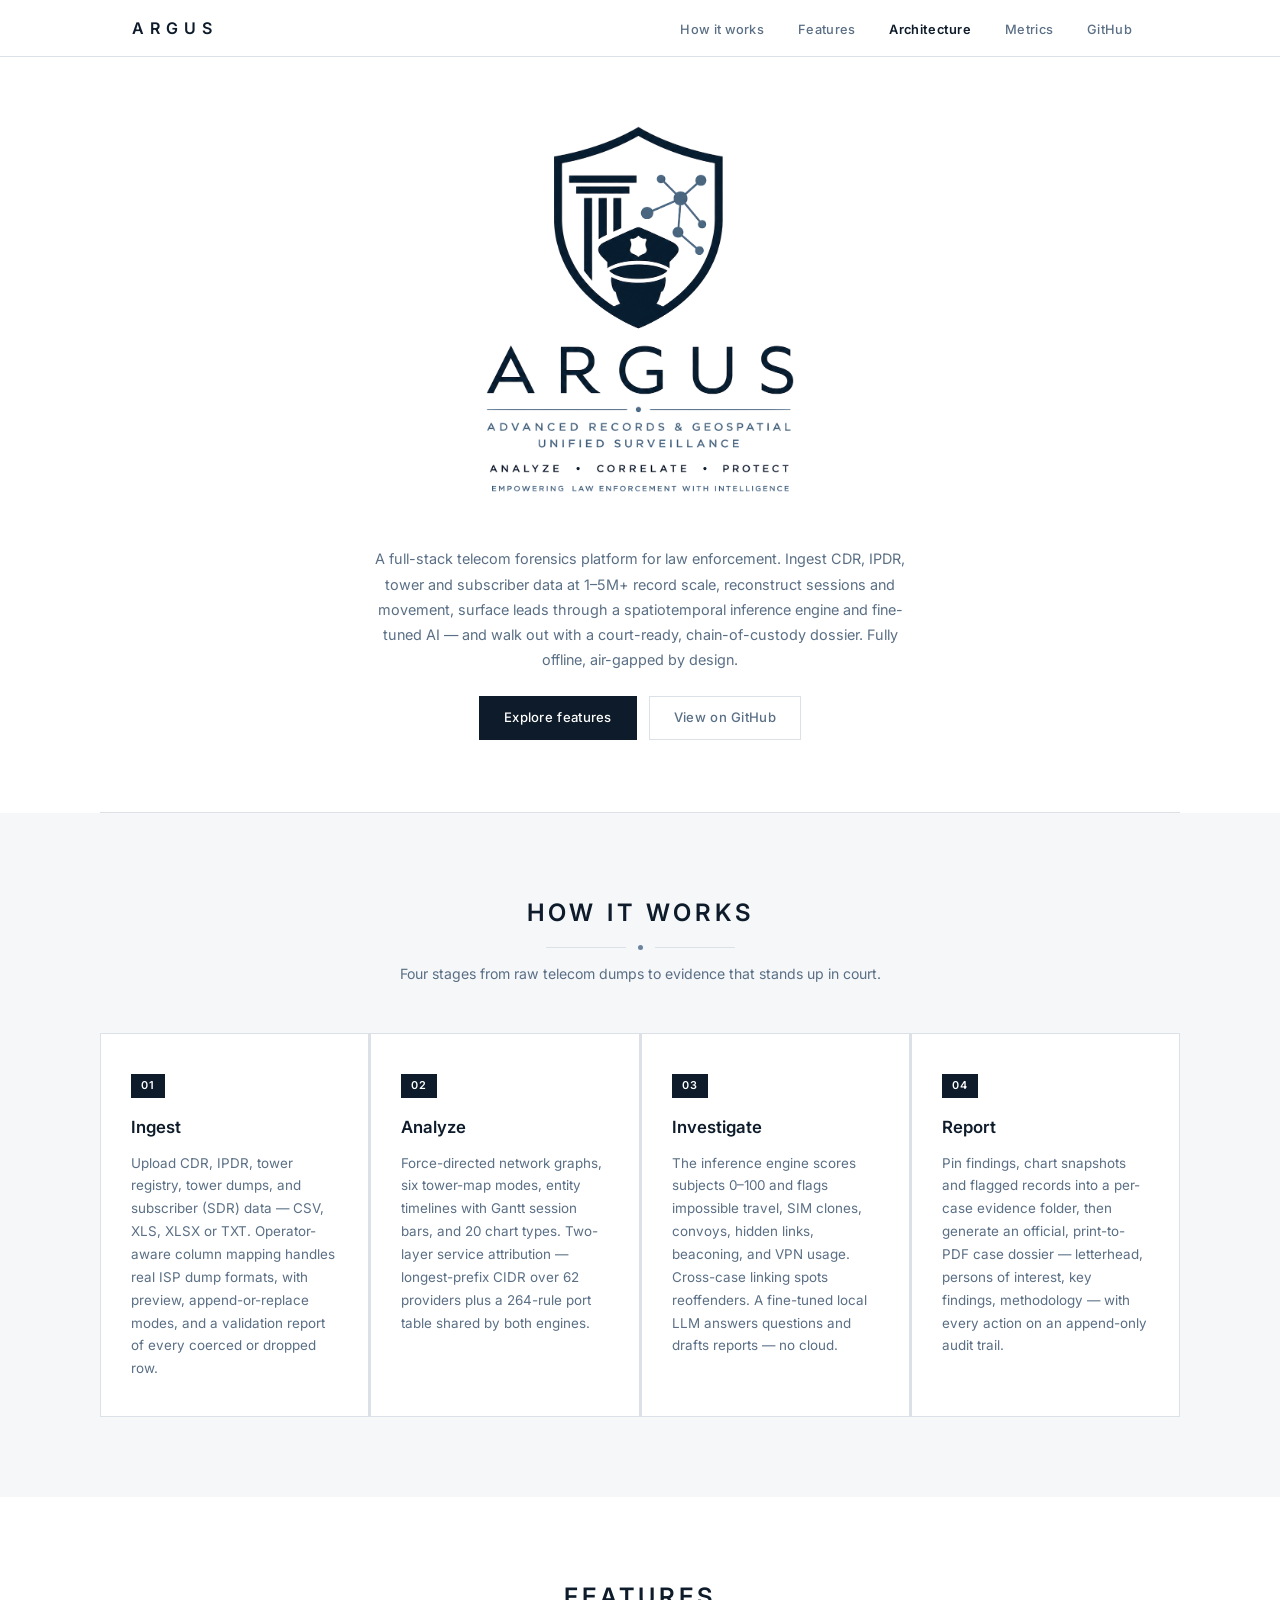
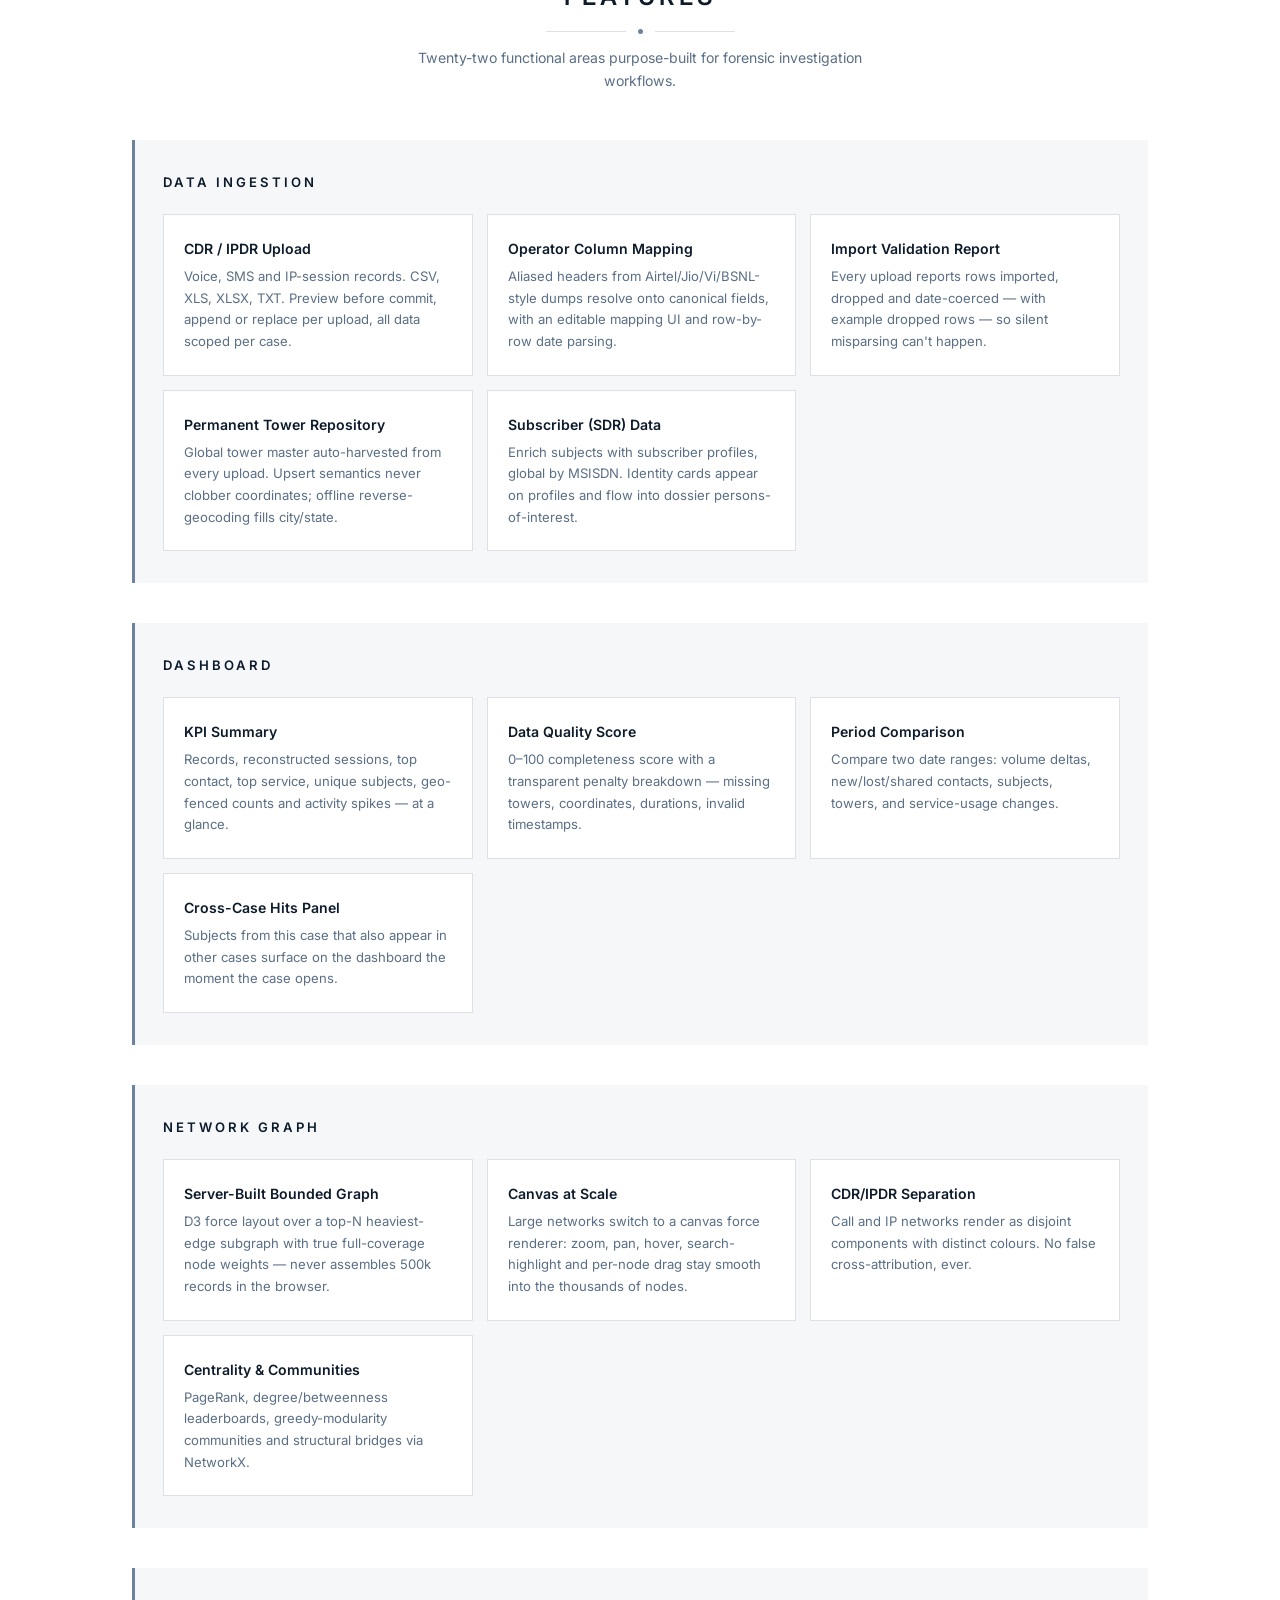
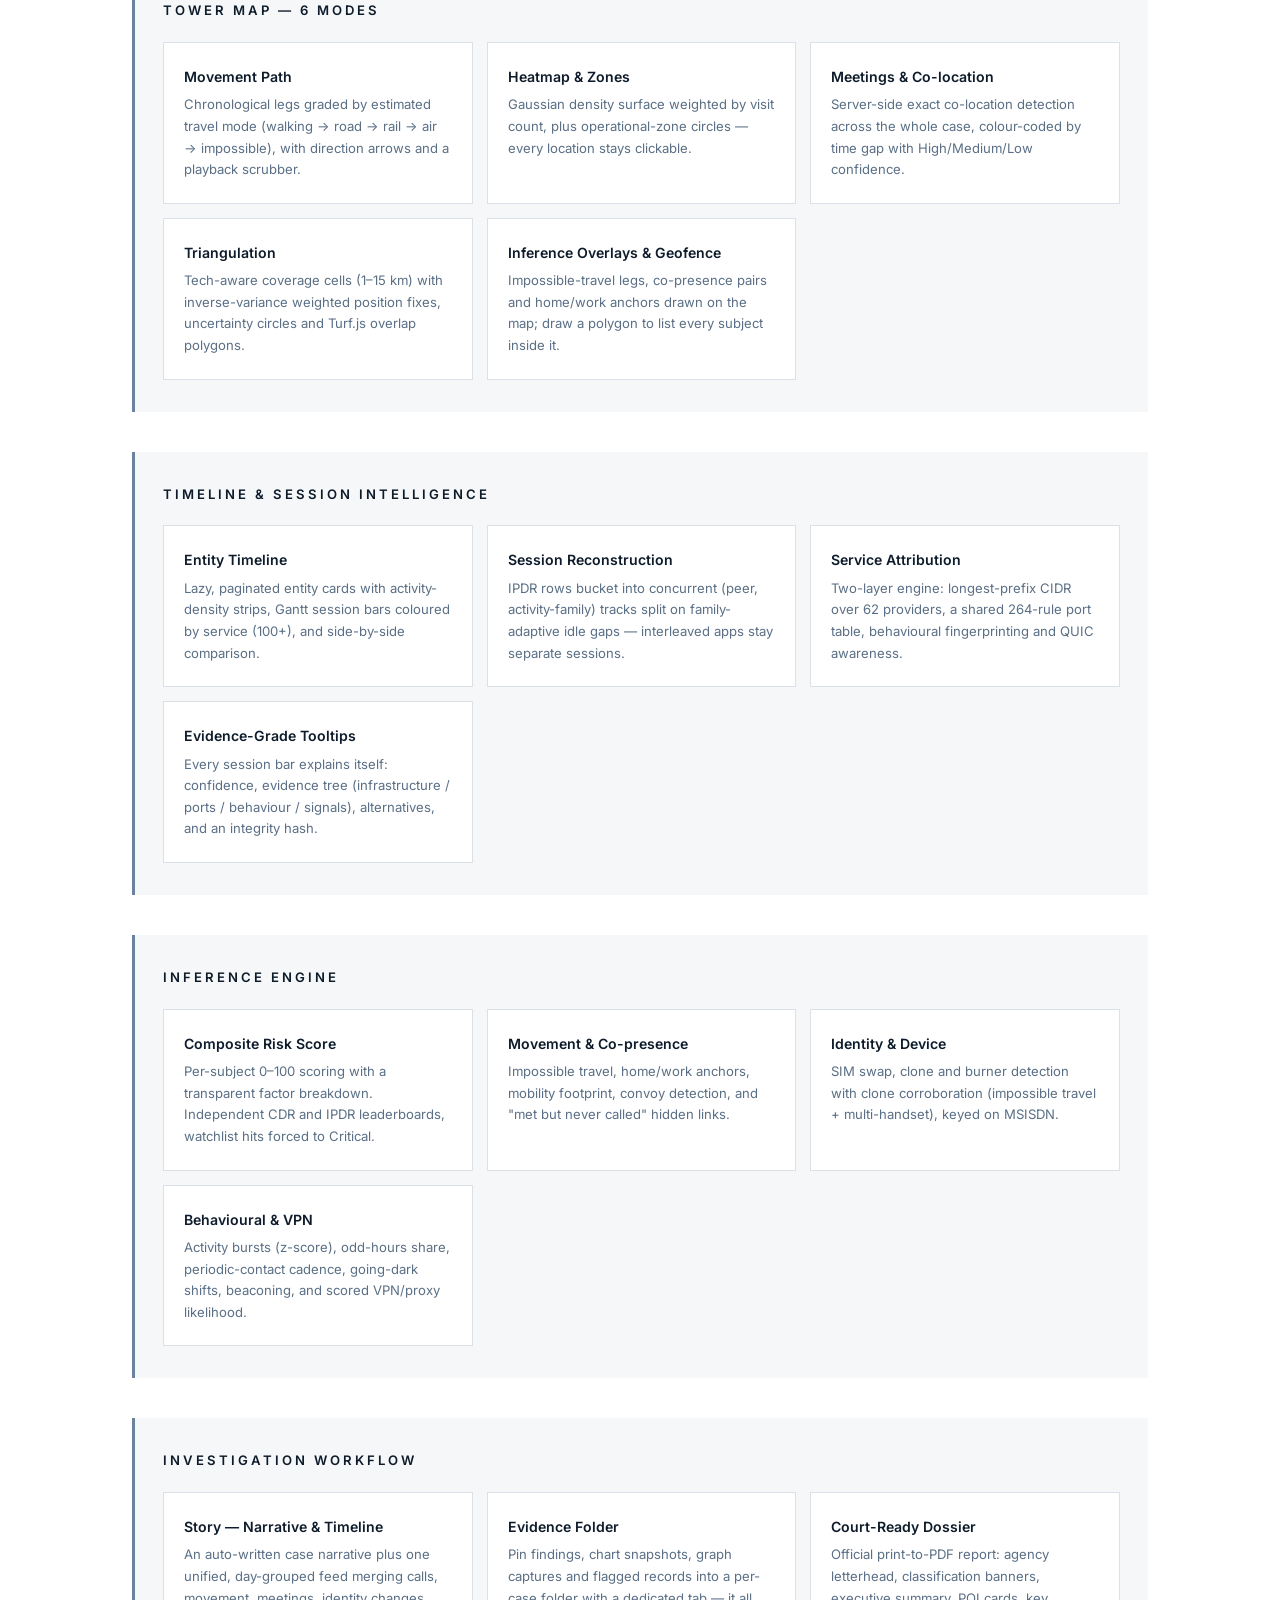
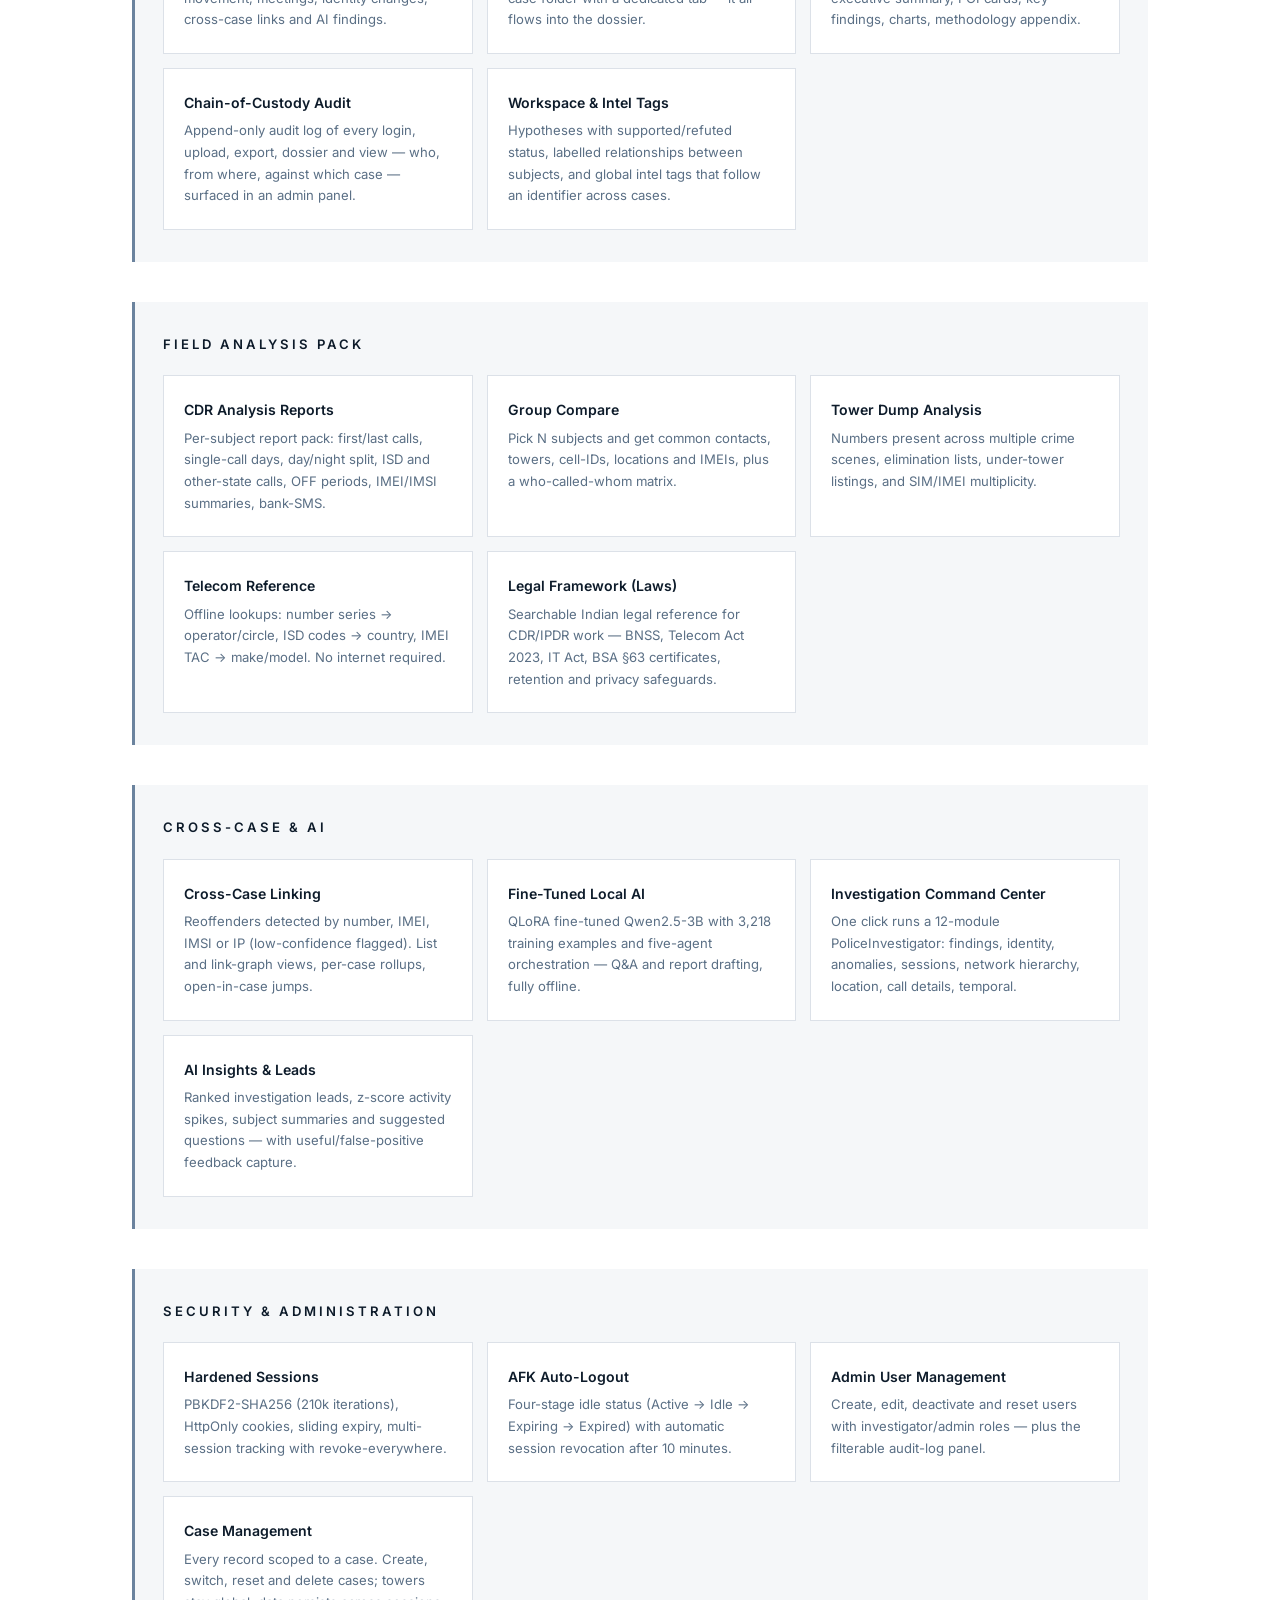
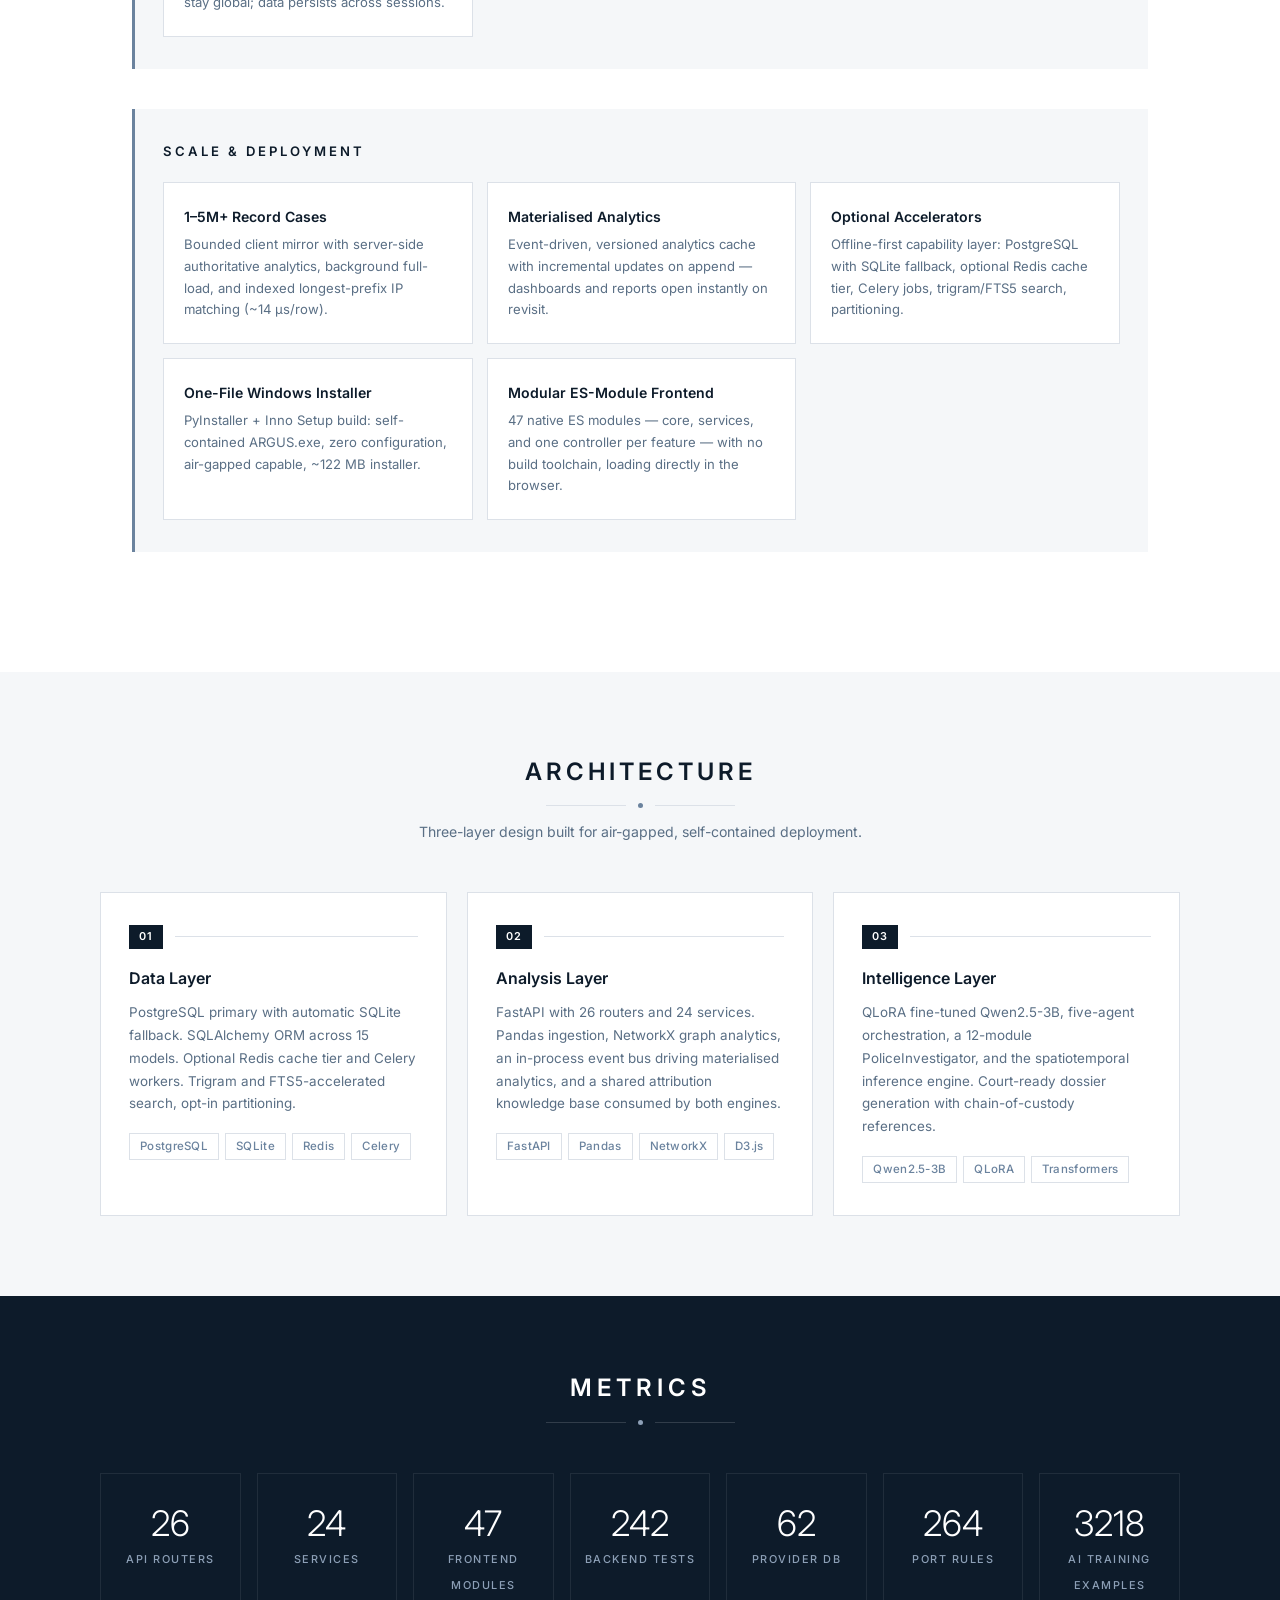
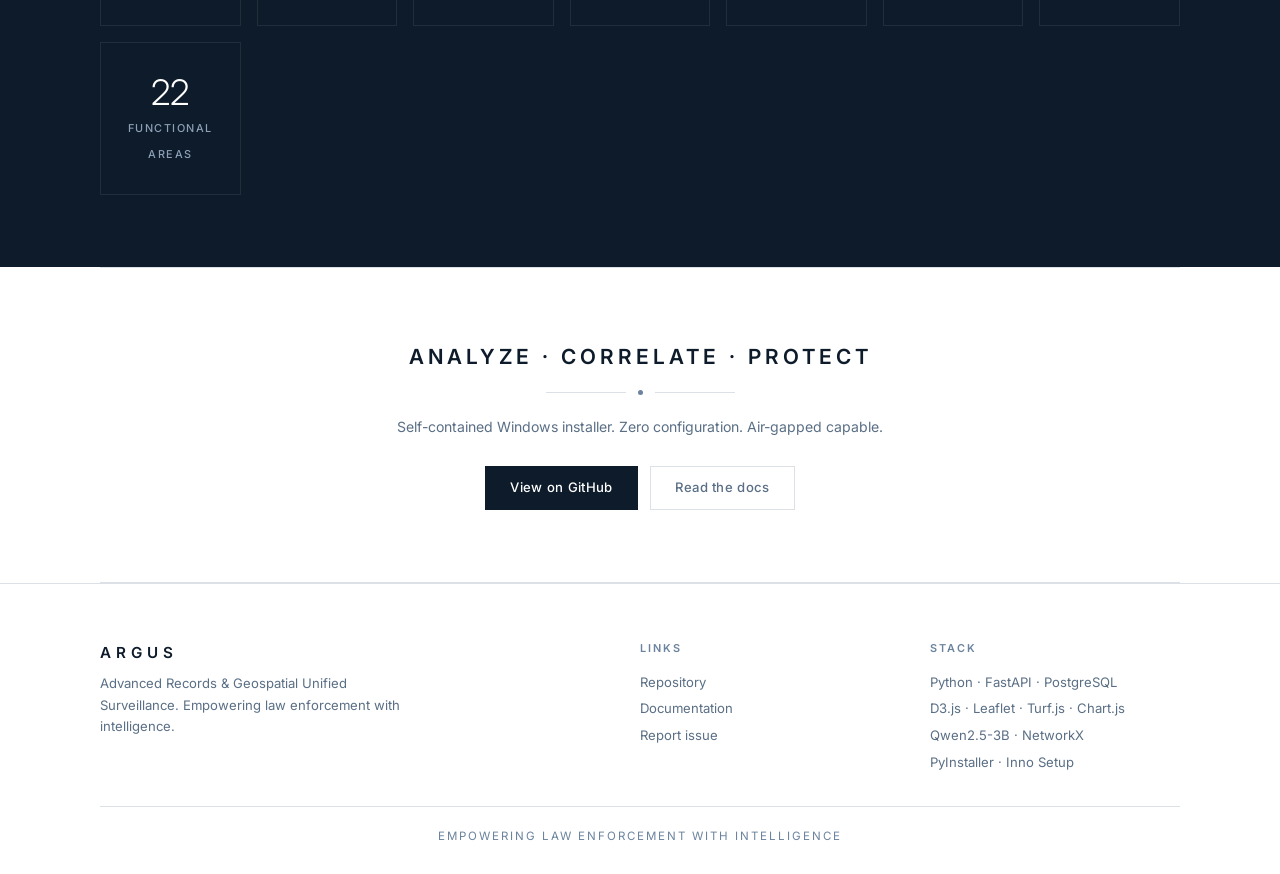
==== index.html @ e45e42bb "feat(site): upgrade the landing page to the full feature inventory Rebuilt the root landing site fro" ====
<!DOCTYPE html>
<html lang="en">
<head>
  <meta charset="UTF-8">
  <meta name="viewport" content="width=device-width, initial-scale=1.0">
  <title>ARGUS — Advanced Records &amp; Geospatial Unified Surveillance</title>
  <meta name="description" content="ARGUS is a full-stack, air-gapped telecom forensics platform for law enforcement: CDR/IPDR ingestion, session reconstruction, movement mapping, spatiotemporal inference, and court-ready reporting.">
  <link rel="preconnect" href="https://fonts.googleapis.com">
  <link href="https://fonts.googleapis.com/css2?family=Inter:wght@300;400;500;600;700&display=swap" rel="stylesheet">
  <link rel="stylesheet" href="styles.css">
  <link rel="icon" type="image/png" href="backend/static/logo-mark.png">
</head>
<body>

  <nav id="navbar">
    <div class="nav-inner">
      <a href="#" class="logo">ARGUS</a>
      <ul class="nav-links">
        <li><a href="#how">How it works</a></li>
        <li><a href="#features">Features</a></li>
        <li><a href="#architecture">Architecture</a></li>
        <li><a href="#stats">Metrics</a></li>
        <li><a href="https://github.com/Sid1125/TIFM-CDR-IPDR-Visualizer" target="_blank">GitHub</a></li>
      </ul>
      <button id="menu-toggle" aria-label="Menu">Menu</button>
    </div>
  </nav>

  <section id="hero">
    <div class="hero-inner">
      <div class="hero-logo">
        <img src="backend/static/logo-readme.png" alt="ARGUS" class="hero-img">
      </div>
      <div class="hero-desc">
        <p>A full-stack telecom forensics platform for law enforcement. Ingest CDR, IPDR, tower and subscriber data at 1–5M+ record scale, reconstruct sessions and movement, surface leads through a spatiotemporal inference engine and fine-tuned AI — and walk out with a court-ready, chain-of-custody dossier. Fully offline, air-gapped by design.</p>
      </div>
      <div class="hero-btns">
        <a href="#features" class="btn btn-primary">Explore features</a>
        <a href="https://github.com/Sid1125/TIFM-CDR-IPDR-Visualizer" target="_blank" class="btn btn-outline">View on GitHub</a>
      </div>
    </div>
  </section>

  <section id="how">
    <div class="section-header">
      <h2>How it works</h2>
      <div class="sep"><span></span><i></i><span></span></div>
      <p class="section-sub">Four stages from raw telecom dumps to evidence that stands up in court.</p>
    </div>
    <div class="steps">
      <div class="step">
        <div class="step-num">01</div>
        <h3>Ingest</h3>
        <p>Upload CDR, IPDR, tower registry, tower dumps, and subscriber (SDR) data — CSV, XLS, XLSX or TXT. Operator-aware column mapping handles real ISP dump formats, with preview, append-or-replace modes, and a validation report of every coerced or dropped row.</p>
      </div>
      <div class="step-line"></div>
      <div class="step">
        <div class="step-num">02</div>
        <h3>Analyze</h3>
        <p>Force-directed network graphs, six tower-map modes, entity timelines with Gantt session bars, and 20 chart types. Two-layer service attribution — longest-prefix CIDR over 62 providers plus a 264-rule port table shared by both engines.</p>
      </div>
      <div class="step-line"></div>
      <div class="step">
        <div class="step-num">03</div>
        <h3>Investigate</h3>
        <p>The inference engine scores subjects 0–100 and flags impossible travel, SIM clones, convoys, hidden links, beaconing, and VPN usage. Cross-case linking spots reoffenders. A fine-tuned local LLM answers questions and drafts reports — no cloud.</p>
      </div>
      <div class="step-line"></div>
      <div class="step">
        <div class="step-num">04</div>
        <h3>Report</h3>
        <p>Pin findings, chart snapshots and flagged records into a per-case evidence folder, then generate an official, print-to-PDF case dossier — letterhead, persons of interest, key findings, methodology — with every action on an append-only audit trail.</p>
      </div>
    </div>
  </section>

  <section id="features">
    <div class="section-header">
      <h2>Features</h2>
      <div class="sep"><span></span><i></i><span></span></div>
      <p class="section-sub">Twenty-two functional areas purpose-built for forensic investigation workflows.</p>
    </div>

    <div class="feature-group">
      <div class="fg-title">
        <span class="fg-line"></span>
        <h3>Data Ingestion</h3>
      </div>
      <div class="fg-grid">
        <div class="feat-card" data-delay="0">
          <div class="fc-accent"></div>
          <h4>CDR / IPDR Upload</h4>
          <p>Voice, SMS and IP-session records. CSV, XLS, XLSX, TXT. Preview before commit, append or replace per upload, all data scoped per case.</p>
        </div>
        <div class="feat-card" data-delay="1">
          <div class="fc-accent"></div>
          <h4>Operator Column Mapping</h4>
          <p>Aliased headers from Airtel/Jio/Vi/BSNL-style dumps resolve onto canonical fields, with an editable mapping UI and row-by-row date parsing.</p>
        </div>
        <div class="feat-card" data-delay="2">
          <div class="fc-accent"></div>
          <h4>Import Validation Report</h4>
          <p>Every upload reports rows imported, dropped and date-coerced — with example dropped rows — so silent misparsing can't happen.</p>
        </div>
        <div class="feat-card" data-delay="3">
          <div class="fc-accent"></div>
          <h4>Permanent Tower Repository</h4>
          <p>Global tower master auto-harvested from every upload. Upsert semantics never clobber coordinates; offline reverse-geocoding fills city/state.</p>
        </div>
        <div class="feat-card" data-delay="4">
          <div class="fc-accent"></div>
          <h4>Subscriber (SDR) Data</h4>
          <p>Enrich subjects with subscriber profiles, global by MSISDN. Identity cards appear on profiles and flow into dossier persons-of-interest.</p>
        </div>
      </div>
    </div>

    <div class="feature-group">
      <div class="fg-title">
        <span class="fg-line"></span>
        <h3>Dashboard</h3>
      </div>
      <div class="fg-grid">
        <div class="feat-card" data-delay="0">
          <div class="fc-accent"></div>
          <h4>KPI Summary</h4>
          <p>Records, reconstructed sessions, top contact, top service, unique subjects, geo-fenced counts and activity spikes — at a glance.</p>
        </div>
        <div class="feat-card" data-delay="1">
          <div class="fc-accent"></div>
          <h4>Data Quality Score</h4>
          <p>0–100 completeness score with a transparent penalty breakdown — missing towers, coordinates, durations, invalid timestamps.</p>
        </div>
        <div class="feat-card" data-delay="2">
          <div class="fc-accent"></div>
          <h4>Period Comparison</h4>
          <p>Compare two date ranges: volume deltas, new/lost/shared contacts, subjects, towers, and service-usage changes.</p>
        </div>
        <div class="feat-card" data-delay="3">
          <div class="fc-accent"></div>
          <h4>Cross-Case Hits Panel</h4>
          <p>Subjects from this case that also appear in other cases surface on the dashboard the moment the case opens.</p>
        </div>
      </div>
    </div>

    <div class="feature-group">
      <div class="fg-title">
        <span class="fg-line"></span>
        <h3>Network Graph</h3>
      </div>
      <div class="fg-grid">
        <div class="feat-card" data-delay="0">
          <div class="fc-accent"></div>
          <h4>Server-Built Bounded Graph</h4>
          <p>D3 force layout over a top-N heaviest-edge subgraph with true full-coverage node weights — never assembles 500k records in the browser.</p>
        </div>
        <div class="feat-card" data-delay="1">
          <div class="fc-accent"></div>
          <h4>Canvas at Scale</h4>
          <p>Large networks switch to a canvas force renderer: zoom, pan, hover, search-highlight and per-node drag stay smooth into the thousands of nodes.</p>
        </div>
        <div class="feat-card" data-delay="2">
          <div class="fc-accent"></div>
          <h4>CDR/IPDR Separation</h4>
          <p>Call and IP networks render as disjoint components with distinct colours. No false cross-attribution, ever.</p>
        </div>
        <div class="feat-card" data-delay="3">
          <div class="fc-accent"></div>
          <h4>Centrality &amp; Communities</h4>
          <p>PageRank, degree/betweenness leaderboards, greedy-modularity communities and structural bridges via NetworkX.</p>
        </div>
      </div>
    </div>

    <div class="feature-group">
      <div class="fg-title">
        <span class="fg-line"></span>
        <h3>Tower Map — 6 Modes</h3>
      </div>
      <div class="fg-grid">
        <div class="feat-card" data-delay="0">
          <div class="fc-accent"></div>
          <h4>Movement Path</h4>
          <p>Chronological legs graded by estimated travel mode (walking → road → rail → air → impossible), with direction arrows and a playback scrubber.</p>
        </div>
        <div class="feat-card" data-delay="1">
          <div class="fc-accent"></div>
          <h4>Heatmap &amp; Zones</h4>
          <p>Gaussian density surface weighted by visit count, plus operational-zone circles — every location stays clickable.</p>
        </div>
        <div class="feat-card" data-delay="2">
          <div class="fc-accent"></div>
          <h4>Meetings &amp; Co-location</h4>
          <p>Server-side exact co-location detection across the whole case, colour-coded by time gap with High/Medium/Low confidence.</p>
        </div>
        <div class="feat-card" data-delay="3">
          <div class="fc-accent"></div>
          <h4>Triangulation</h4>
          <p>Tech-aware coverage cells (1–15 km) with inverse-variance weighted position fixes, uncertainty circles and Turf.js overlap polygons.</p>
        </div>
        <div class="feat-card" data-delay="4">
          <div class="fc-accent"></div>
          <h4>Inference Overlays &amp; Geofence</h4>
          <p>Impossible-travel legs, co-presence pairs and home/work anchors drawn on the map; draw a polygon to list every subject inside it.</p>
        </div>
      </div>
    </div>

    <div class="feature-group">
      <div class="fg-title">
        <span class="fg-line"></span>
        <h3>Timeline &amp; Session Intelligence</h3>
      </div>
      <div class="fg-grid">
        <div class="feat-card" data-delay="0">
          <div class="fc-accent"></div>
          <h4>Entity Timeline</h4>
          <p>Lazy, paginated entity cards with activity-density strips, Gantt session bars coloured by service (100+), and side-by-side comparison.</p>
        </div>
        <div class="feat-card" data-delay="1">
          <div class="fc-accent"></div>
          <h4>Session Reconstruction</h4>
          <p>IPDR rows bucket into concurrent (peer, activity-family) tracks split on family-adaptive idle gaps — interleaved apps stay separate sessions.</p>
        </div>
        <div class="feat-card" data-delay="2">
          <div class="fc-accent"></div>
          <h4>Service Attribution</h4>
          <p>Two-layer engine: longest-prefix CIDR over 62 providers, a shared 264-rule port table, behavioural fingerprinting and QUIC awareness.</p>
        </div>
        <div class="feat-card" data-delay="3">
          <div class="fc-accent"></div>
          <h4>Evidence-Grade Tooltips</h4>
          <p>Every session bar explains itself: confidence, evidence tree (infrastructure / ports / behaviour / signals), alternatives, and an integrity hash.</p>
        </div>
      </div>
    </div>

    <div class="feature-group">
      <div class="fg-title">
        <span class="fg-line"></span>
        <h3>Inference Engine</h3>
      </div>
      <div class="fg-grid">
        <div class="feat-card" data-delay="0">
          <div class="fc-accent"></div>
          <h4>Composite Risk Score</h4>
          <p>Per-subject 0–100 scoring with a transparent factor breakdown. Independent CDR and IPDR leaderboards, watchlist hits forced to Critical.</p>
        </div>
        <div class="feat-card" data-delay="1">
          <div class="fc-accent"></div>
          <h4>Movement &amp; Co-presence</h4>
          <p>Impossible travel, home/work anchors, mobility footprint, convoy detection, and "met but never called" hidden links.</p>
        </div>
        <div class="feat-card" data-delay="2">
          <div class="fc-accent"></div>
          <h4>Identity &amp; Device</h4>
          <p>SIM swap, clone and burner detection with clone corroboration (impossible travel + multi-handset), keyed on MSISDN.</p>
        </div>
        <div class="feat-card" data-delay="3">
          <div class="fc-accent"></div>
          <h4>Behavioural &amp; VPN</h4>
          <p>Activity bursts (z-score), odd-hours share, periodic-contact cadence, going-dark shifts, beaconing, and scored VPN/proxy likelihood.</p>
        </div>
      </div>
    </div>

    <div class="feature-group">
      <div class="fg-title">
        <span class="fg-line"></span>
        <h3>Investigation Workflow</h3>
      </div>
      <div class="fg-grid">
        <div class="feat-card" data-delay="0">
          <div class="fc-accent"></div>
          <h4>Story — Narrative &amp; Timeline</h4>
          <p>An auto-written case narrative plus one unified, day-grouped feed merging calls, movement, meetings, identity changes, cross-case links and AI findings.</p>
        </div>
        <div class="feat-card" data-delay="1">
          <div class="fc-accent"></div>
          <h4>Evidence Folder</h4>
          <p>Pin findings, chart snapshots, graph captures and flagged records into a per-case folder with a dedicated tab — it all flows into the dossier.</p>
        </div>
        <div class="feat-card" data-delay="2">
          <div class="fc-accent"></div>
          <h4>Court-Ready Dossier</h4>
          <p>Official print-to-PDF report: agency letterhead, classification banners, executive summary, POI cards, key findings, charts, methodology appendix.</p>
        </div>
        <div class="feat-card" data-delay="3">
          <div class="fc-accent"></div>
          <h4>Chain-of-Custody Audit</h4>
          <p>Append-only audit log of every login, upload, export, dossier and view — who, from where, against which case — surfaced in an admin panel.</p>
        </div>
        <div class="feat-card" data-delay="4">
          <div class="fc-accent"></div>
          <h4>Workspace &amp; Intel Tags</h4>
          <p>Hypotheses with supported/refuted status, labelled relationships between subjects, and global intel tags that follow an identifier across cases.</p>
        </div>
      </div>
    </div>

    <div class="feature-group">
      <div class="fg-title">
        <span class="fg-line"></span>
        <h3>Field Analysis Pack</h3>
      </div>
      <div class="fg-grid">
        <div class="feat-card" data-delay="0">
          <div class="fc-accent"></div>
          <h4>CDR Analysis Reports</h4>
          <p>Per-subject report pack: first/last calls, single-call days, day/night split, ISD and other-state calls, OFF periods, IMEI/IMSI summaries, bank-SMS.</p>
        </div>
        <div class="feat-card" data-delay="1">
          <div class="fc-accent"></div>
          <h4>Group Compare</h4>
          <p>Pick N subjects and get common contacts, towers, cell-IDs, locations and IMEIs, plus a who-called-whom matrix.</p>
        </div>
        <div class="feat-card" data-delay="2">
          <div class="fc-accent"></div>
          <h4>Tower Dump Analysis</h4>
          <p>Numbers present across multiple crime scenes, elimination lists, under-tower listings, and SIM/IMEI multiplicity.</p>
        </div>
        <div class="feat-card" data-delay="3">
          <div class="fc-accent"></div>
          <h4>Telecom Reference</h4>
          <p>Offline lookups: number series → operator/circle, ISD codes → country, IMEI TAC → make/model. No internet required.</p>
        </div>
        <div class="feat-card" data-delay="4">
          <div class="fc-accent"></div>
          <h4>Legal Framework (Laws)</h4>
          <p>Searchable Indian legal reference for CDR/IPDR work — BNSS, Telecom Act 2023, IT Act, BSA §63 certificates, retention and privacy safeguards.</p>
        </div>
      </div>
    </div>

    <div class="feature-group">
      <div class="fg-title">
        <span class="fg-line"></span>
        <h3>Cross-Case &amp; AI</h3>
      </div>
      <div class="fg-grid">
        <div class="feat-card" data-delay="0">
          <div class="fc-accent"></div>
          <h4>Cross-Case Linking</h4>
          <p>Reoffenders detected by number, IMEI, IMSI or IP (low-confidence flagged). List and link-graph views, per-case rollups, open-in-case jumps.</p>
        </div>
        <div class="feat-card" data-delay="1">
          <div class="fc-accent"></div>
          <h4>Fine-Tuned Local AI</h4>
          <p>QLoRA fine-tuned Qwen2.5-3B with 3,218 training examples and five-agent orchestration — Q&amp;A and report drafting, fully offline.</p>
        </div>
        <div class="feat-card" data-delay="2">
          <div class="fc-accent"></div>
          <h4>Investigation Command Center</h4>
          <p>One click runs a 12-module PoliceInvestigator: findings, identity, anomalies, sessions, network hierarchy, location, call details, temporal.</p>
        </div>
        <div class="feat-card" data-delay="3">
          <div class="fc-accent"></div>
          <h4>AI Insights &amp; Leads</h4>
          <p>Ranked investigation leads, z-score activity spikes, subject summaries and suggested questions — with useful/false-positive feedback capture.</p>
        </div>
      </div>
    </div>

    <div class="feature-group">
      <div class="fg-title">
        <span class="fg-line"></span>
        <h3>Security &amp; Administration</h3>
      </div>
      <div class="fg-grid">
        <div class="feat-card" data-delay="0">
          <div class="fc-accent"></div>
          <h4>Hardened Sessions</h4>
          <p>PBKDF2-SHA256 (210k iterations), HttpOnly cookies, sliding expiry, multi-session tracking with revoke-everywhere.</p>
        </div>
        <div class="feat-card" data-delay="1">
          <div class="fc-accent"></div>
          <h4>AFK Auto-Logout</h4>
          <p>Four-stage idle status (Active → Idle → Expiring → Expired) with automatic session revocation after 10 minutes.</p>
        </div>
        <div class="feat-card" data-delay="2">
          <div class="fc-accent"></div>
          <h4>Admin User Management</h4>
          <p>Create, edit, deactivate and reset users with investigator/admin roles — plus the filterable audit-log panel.</p>
        </div>
        <div class="feat-card" data-delay="3">
          <div class="fc-accent"></div>
          <h4>Case Management</h4>
          <p>Every record scoped to a case. Create, switch, reset and delete cases; towers stay global; data persists across sessions.</p>
        </div>
      </div>
    </div>

    <div class="feature-group">
      <div class="fg-title">
        <span class="fg-line"></span>
        <h3>Scale &amp; Deployment</h3>
      </div>
      <div class="fg-grid">
        <div class="feat-card" data-delay="0">
          <div class="fc-accent"></div>
          <h4>1–5M+ Record Cases</h4>
          <p>Bounded client mirror with server-side authoritative analytics, background full-load, and indexed longest-prefix IP matching (~14 µs/row).</p>
        </div>
        <div class="feat-card" data-delay="1">
          <div class="fc-accent"></div>
          <h4>Materialised Analytics</h4>
          <p>Event-driven, versioned analytics cache with incremental updates on append — dashboards and reports open instantly on revisit.</p>
        </div>
        <div class="feat-card" data-delay="2">
          <div class="fc-accent"></div>
          <h4>Optional Accelerators</h4>
          <p>Offline-first capability layer: PostgreSQL with SQLite fallback, optional Redis cache tier, Celery jobs, trigram/FTS5 search, partitioning.</p>
        </div>
        <div class="feat-card" data-delay="3">
          <div class="fc-accent"></div>
          <h4>One-File Windows Installer</h4>
          <p>PyInstaller + Inno Setup build: self-contained ARGUS.exe, zero configuration, air-gapped capable, ~122 MB installer.</p>
        </div>
        <div class="feat-card" data-delay="4">
          <div class="fc-accent"></div>
          <h4>Modular ES-Module Frontend</h4>
          <p>47 native ES modules — core, services, and one controller per feature — with no build toolchain, loading directly in the browser.</p>
        </div>
      </div>
    </div>
  </section>

  <section id="architecture">
    <div class="section-header">
      <h2>Architecture</h2>
      <div class="sep"><span></span><i></i><span></span></div>
      <p class="section-sub">Three-layer design built for air-gapped, self-contained deployment.</p>
    </div>
    <div class="arch-grid">
      <div class="arch-card">
        <div class="arch-top">
          <span class="arch-num">01</span>
          <div class="arch-line"></div>
        </div>
        <h3>Data Layer</h3>
        <p>PostgreSQL primary with automatic SQLite fallback. SQLAlchemy ORM across 15 models. Optional Redis cache tier and Celery workers. Trigram and FTS5-accelerated search, opt-in partitioning.</p>
        <div class="arch-chips">
          <span>PostgreSQL</span><span>SQLite</span><span>Redis</span><span>Celery</span>
        </div>
      </div>
      <div class="arch-card">
        <div class="arch-top">
          <span class="arch-num">02</span>
          <div class="arch-line"></div>
        </div>
        <h3>Analysis Layer</h3>
        <p>FastAPI with 26 routers and 24 services. Pandas ingestion, NetworkX graph analytics, an in-process event bus driving materialised analytics, and a shared attribution knowledge base consumed by both engines.</p>
        <div class="arch-chips">
          <span>FastAPI</span><span>Pandas</span><span>NetworkX</span><span>D3.js</span>
        </div>
      </div>
      <div class="arch-card">
        <div class="arch-top">
          <span class="arch-num">03</span>
          <div class="arch-line"></div>
        </div>
        <h3>Intelligence Layer</h3>
        <p>QLoRA fine-tuned Qwen2.5-3B, five-agent orchestration, a 12-module PoliceInvestigator, and the spatiotemporal inference engine. Court-ready dossier generation with chain-of-custody references.</p>
        <div class="arch-chips">
          <span>Qwen2.5-3B</span><span>QLoRA</span><span>Transformers</span>
        </div>
      </div>
    </div>
  </section>

  <section id="stats">
    <div class="section-header">
      <h2>Metrics</h2>
      <div class="sep"><span></span><i></i><span></span></div>
    </div>
    <div class="stats-grid">
      <div class="stat-card"><span class="stat-num" data-target="26">0</span><span class="stat-label">API Routers</span></div>
      <div class="stat-card"><span class="stat-num" data-target="24">0</span><span class="stat-label">Services</span></div>
      <div class="stat-card"><span class="stat-num" data-target="47">0</span><span class="stat-label">Frontend Modules</span></div>
      <div class="stat-card"><span class="stat-num" data-target="242">0</span><span class="stat-label">Backend Tests</span></div>
      <div class="stat-card"><span class="stat-num" data-target="62">0</span><span class="stat-label">Provider DB</span></div>
      <div class="stat-card"><span class="stat-num" data-target="264">0</span><span class="stat-label">Port Rules</span></div>
      <div class="stat-card"><span class="stat-num" data-target="3218">0</span><span class="stat-label">AI Training Examples</span></div>
      <div class="stat-card"><span class="stat-num" data-target="22">0</span><span class="stat-label">Functional Areas</span></div>
    </div>
  </section>

  <section id="cta">
    <div class="cta-inner">
      <h2>Analyze · Correlate · Protect</h2>
      <div class="sep"><span></span><i></i><span></span></div>
      <p>Self-contained Windows installer. Zero configuration. Air-gapped capable.</p>
      <div class="cta-btns">
        <a href="https://github.com/Sid1125/TIFM-CDR-IPDR-Visualizer" target="_blank" class="btn btn-navy">View on GitHub</a>
        <a href="https://github.com/Sid1125/TIFM-CDR-IPDR-Visualizer#readme" target="_blank" class="btn btn-ghost">Read the docs</a>
      </div>
    </div>
  </section>

  <footer>
    <div class="footer-inner">
      <div class="footer-col">
        <div class="footer-brand">ARGUS</div>
        <p class="footer-desc">Advanced Records &amp; Geospatial Unified Surveillance. Empowering law enforcement with intelligence.</p>
      </div>
      <div class="footer-col">
        <h4>Links</h4>
        <a href="https://github.com/Sid1125/TIFM-CDR-IPDR-Visualizer" target="_blank">Repository</a>
        <a href="https://github.com/Sid1125/TIFM-CDR-IPDR-Visualizer#readme" target="_blank">Documentation</a>
        <a href="https://github.com/Sid1125/TIFM-CDR-IPDR-Visualizer/issues" target="_blank">Report issue</a>
      </div>
      <div class="footer-col">
        <h4>Stack</h4>
        <span>Python · FastAPI · PostgreSQL</span>
        <span>D3.js · Leaflet · Turf.js · Chart.js</span>
        <span>Qwen2.5-3B · NetworkX</span>
        <span>PyInstaller · Inno Setup</span>
      </div>
    </div>
    <div class="footer-bottom">Empowering Law Enforcement with Intelligence</div>
  </footer>

  <script src="app.js"></script>
</body>
</html>
---- styles.css ----
*,*::before,*::after{margin:0;padding:0;box-sizing:border-box}
:root{
  --navy:#0d1b2a;
  --navy-mid:#1a3050;
  --steel:#6b839e;
  --steel-light:#8da0b7;
  --bg:#ffffff;
  --surface:#f5f7f9;
  --surface2:#eef1f5;
  --border:#dce1e8;
  --text:#0d1b2a;
  --text-dim:#5a6f85;
  --font:'Inter',-apple-system,BlinkMacSystemFont,'Segoe UI',system-ui,sans-serif;
}
html{scroll-behavior:smooth}
body{
  background:var(--bg);color:var(--text);
  font-family:var(--font);line-height:1.65;
  -webkit-font-smoothing:antialiased;
}

/* ── Nav ── */
#navbar{
  position:fixed;top:0;left:0;right:0;z-index:100;
  background:rgba(255,255,255,.96);
  backdrop-filter:blur(8px);
  border-bottom:1px solid var(--border);
  transition:transform .25s;
}
#navbar.hidden{transform:translateY(-100%)}
.nav-inner{
  max-width:1080px;margin:0 auto;padding:0 32px;
  display:flex;align-items:center;justify-content:space-between;
  height:56px;
}
.logo{
  font-size:1rem;font-weight:600;color:var(--navy);text-decoration:none;
  letter-spacing:6px;text-transform:uppercase;
}
.nav-links{display:flex;gap:2px;list-style:none;align-items:center}
.nav-links a{
  text-decoration:none;color:var(--text-dim);font-size:.8rem;font-weight:500;
  padding:8px 16px;transition:color .15s;letter-spacing:.3px;
}
.nav-links a:hover{color:var(--navy)}
.nav-links a.active{color:var(--navy);font-weight:600}
#menu-toggle{display:none;background:none;border:1px solid var(--border);color:var(--text-dim);font-size:.78rem;padding:6px 14px;cursor:pointer;letter-spacing:.3px}

/* ── Separator ── */
.sep{display:flex;align-items:center;justify-content:center;margin:12px 0 0}
.sep span{flex:1;max-width:80px;height:1px;background:var(--border)}
.sep i{width:5px;height:5px;border-radius:50%;background:var(--steel);margin:0 12px;font-style:normal}

/* ── Hero ── */
#hero{
  padding:100px 32px 72px;text-align:center;
  border-bottom:1px solid var(--border);
}
.hero-inner{max-width:720px;margin:0 auto}
.hero-logo{margin-bottom:28px}
.hero-img{
  max-width:360px;width:100%;height:auto;
  margin:0 auto;display:block;
}
.hero-desc{max-width:560px;margin:0 auto 24px}
.hero-desc p{font-size:.9rem;color:var(--text-dim);line-height:1.75}
.hero-btns{display:flex;gap:12px;justify-content:center;flex-wrap:wrap}

/* ── Sections ── */
section{padding:80px 32px;max-width:1080px;margin:0 auto}
.section-header{text-align:center;margin-bottom:48px}
.section-header h2{
  font-size:1.5rem;font-weight:600;letter-spacing:4px;text-transform:uppercase;
  color:var(--navy);
}
.section-sub{color:var(--text-dim);font-size:.88rem;max-width:500px;margin:12px auto 0}

/* ── How — subtle background ── */
#how{background:var(--surface);max-width:none;padding:80px 32px}
#how .section-header,#how .steps{max-width:1080px;margin-left:auto;margin-right:auto}

/* ── Steps ── */
.steps{display:flex;gap:0;align-items:stretch}
.step{
  flex:1;padding:36px 30px;border:1px solid var(--border);
  background:var(--bg);position:relative;
  opacity:0;transform:translateY(14px);
  transition:opacity .4s,transform .4s,border-color .2s,box-shadow .2s;
}
.step.visible{opacity:1;transform:translateY(0)}
.step:hover{border-color:var(--steel-light);box-shadow:0 2px 12px rgba(13,27,42,.04)}
.step-num{
  display:inline-block;font-size:.68rem;font-weight:600;color:#fff;
  background:var(--navy);letter-spacing:1px;
  padding:3px 10px;margin-bottom:16px;
}
.step h3{font-size:1.05rem;font-weight:600;margin-bottom:10px;color:var(--navy)}
.step p{font-size:.84rem;color:var(--text-dim);line-height:1.7}
.step-line{width:1px;background:var(--border);flex-shrink:0}

/* ── Feature groups ── */
.feature-group{
  margin-bottom:40px;padding:32px 28px;
  border-left:3px solid var(--steel);
  background:var(--surface);
}
.fg-title{margin-bottom:20px}
.fg-title h3{
  font-size:.82rem;font-weight:600;color:var(--navy);
  letter-spacing:3px;text-transform:uppercase;
}
.fg-grid{display:grid;grid-template-columns:repeat(auto-fill,minmax(260px,1fr));gap:14px}
.feat-card{
  padding:22px 20px;border:1px solid var(--border);
  background:var(--bg);
  opacity:0;transform:translateY(14px);
  transition:opacity .4s,transform .4s,border-color .2s,box-shadow .2s;
  position:relative;overflow:hidden;
}
.feat-card.visible{opacity:1;transform:translateY(0)}
.feat-card:hover{border-color:var(--steel-light);box-shadow:0 2px 10px rgba(13,27,42,.04)}
.fc-accent{
  position:absolute;top:0;left:0;right:0;height:2px;
  background:var(--steel);opacity:0;transition:opacity .2s;
}
.feat-card:hover .fc-accent{opacity:1}
.feat-card h4{font-size:.88rem;font-weight:600;margin-bottom:6px;color:var(--navy)}
.feat-card p{font-size:.82rem;color:var(--text-dim);line-height:1.65}

/* ── Architecture ── */
#architecture{background:var(--surface);max-width:none;padding:80px 32px}
#architecture .section-header,#architecture .arch-grid{max-width:1080px;margin-left:auto;margin-right:auto}
.arch-grid{display:grid;grid-template-columns:repeat(3,1fr);gap:20px}
.arch-card{
  padding:32px 28px;border:1px solid var(--border);
  background:var(--bg);
  opacity:0;transform:translateY(14px);
  transition:opacity .4s,transform .4s,border-color .2s,box-shadow .2s;
}
.arch-card.visible{opacity:1;transform:translateY(0)}
.arch-card:hover{border-color:var(--steel-light);box-shadow:0 2px 12px rgba(13,27,42,.04)}
.arch-top{display:flex;align-items:center;gap:12px;margin-bottom:16px}
.arch-num{
  display:inline-block;font-size:.68rem;font-weight:600;color:#fff;
  background:var(--navy);padding:3px 10px;letter-spacing:1px;
}
.arch-line{flex:1;height:1px;background:var(--border)}
.arch-card h3{font-size:1rem;font-weight:600;color:var(--navy);margin-bottom:10px}
.arch-card p{font-size:.84rem;color:var(--text-dim);line-height:1.7;margin-bottom:18px}
.arch-chips{display:flex;flex-wrap:wrap;gap:6px}
.arch-chips span{
  font-size:.72rem;font-weight:500;color:var(--steel);
  padding:3px 10px;border:1px solid var(--border);letter-spacing:.3px;
}

/* ── Stats ── */
#stats{background:var(--navy);max-width:none;padding:72px 32px}
#stats .section-header,#stats .stats-grid{max-width:1080px;margin-left:auto;margin-right:auto}
#stats .section-header h2{color:#fff;letter-spacing:5px}
#stats .sep span{background:rgba(255,255,255,.15)}
#stats .sep i{background:var(--steel-light)}
.stats-grid{
  display:grid;grid-template-columns:repeat(auto-fill,minmax(140px,1fr));gap:16px;
}
.stat-card{
  text-align:center;padding:28px 12px;border:1px solid rgba(255,255,255,.08);
  transition:border-color .2s;
}
.stat-card:hover{border-color:rgba(255,255,255,.2)}
.stat-num{
  display:block;font-size:2.2rem;font-weight:300;
  color:#fff;line-height:1.2;
}
.stat-label{
  font-size:.68rem;font-weight:500;color:var(--steel-light);
  text-transform:uppercase;letter-spacing:1.5px;margin-top:6px;
}

/* ── CTA ── */
#cta{
  border-top:1px solid var(--border);
  border-bottom:1px solid var(--border);
  text-align:center;padding:72px 32px;
}
.cta-inner{max-width:560px;margin:0 auto}
.cta-inner h2{
  font-size:1.3rem;font-weight:600;color:var(--navy);
  letter-spacing:4px;text-transform:uppercase;
}
.cta-inner .sep{margin:16px auto 20px}
.cta-inner p{color:var(--text-dim);font-size:.88rem;margin-bottom:28px}
.cta-btns{display:flex;gap:12px;justify-content:center;flex-wrap:wrap}
.btn{
  display:inline-flex;align-items:center;gap:6px;
  font-size:.82rem;font-weight:500;text-decoration:none;
  padding:10px 24px;transition:all .15s;letter-spacing:.3px;
}
.btn-navy{background:var(--navy);color:#fff;border:1px solid var(--navy)}
.btn-navy:hover{background:#1a3050}
.btn-ghost{color:var(--text-dim);border:1px solid var(--border)}
.btn-ghost:hover{border-color:var(--steel);color:var(--navy)}
.btn-primary{background:var(--navy);color:#fff;border:1px solid var(--navy)}
.btn-primary:hover{background:#1a3050}
.btn-outline{color:var(--text-dim);border:1px solid var(--border)}
.btn-outline:hover{border-color:var(--steel);color:var(--navy)}

/* ── Footer ── */
footer{border-top:1px solid var(--border);padding:56px 32px 28px}
.footer-inner{max-width:1080px;margin:0 auto;display:grid;grid-template-columns:2fr 1fr 1fr;gap:40px}
.footer-brand{
  font-size:.95rem;font-weight:600;color:var(--navy);
  letter-spacing:5px;text-transform:uppercase;margin-bottom:8px;
}
.footer-desc{font-size:.82rem;color:var(--text-dim);line-height:1.65;max-width:320px}
.footer-col h4{
  font-size:.68rem;font-weight:600;color:var(--steel);
  letter-spacing:2px;text-transform:uppercase;margin-bottom:14px;
}
.footer-col a,.footer-col span{display:block;font-size:.82rem;color:var(--text-dim);text-decoration:none;margin-bottom:5px}
.footer-col a:hover{color:var(--navy)}
.footer-bottom{
  max-width:1080px;margin:28px auto 0;padding-top:20px;
  border-top:1px solid var(--border);
  font-size:.72rem;color:var(--steel);letter-spacing:2px;text-transform:uppercase;text-align:center;
}

/* ── Responsive ── */
@media(max-width:900px){
  .steps{flex-direction:column;gap:0}
  .step-line{width:100%;height:1px}
  .arch-grid{grid-template-columns:1fr}
}
@media(max-width:700px){
  .nav-links{
    display:none;position:absolute;top:56px;left:0;right:0;
    background:var(--bg);border-bottom:1px solid var(--border);
    flex-direction:column;padding:8px;gap:0;
  }
  .nav-links.open{display:flex}
  .nav-links a{display:block;padding:10px 14px}
  #menu-toggle{display:block}
  .hero-img{max-width:260px}
  section{padding:60px 20px}
  .feature-group{padding:24px 20px}
  .stats-grid{grid-template-columns:repeat(3,1fr)}
  .footer-inner{grid-template-columns:1fr;gap:28px}
}
@media(max-width:480px){
  .stats-grid{grid-template-columns:repeat(2,1fr)}
}
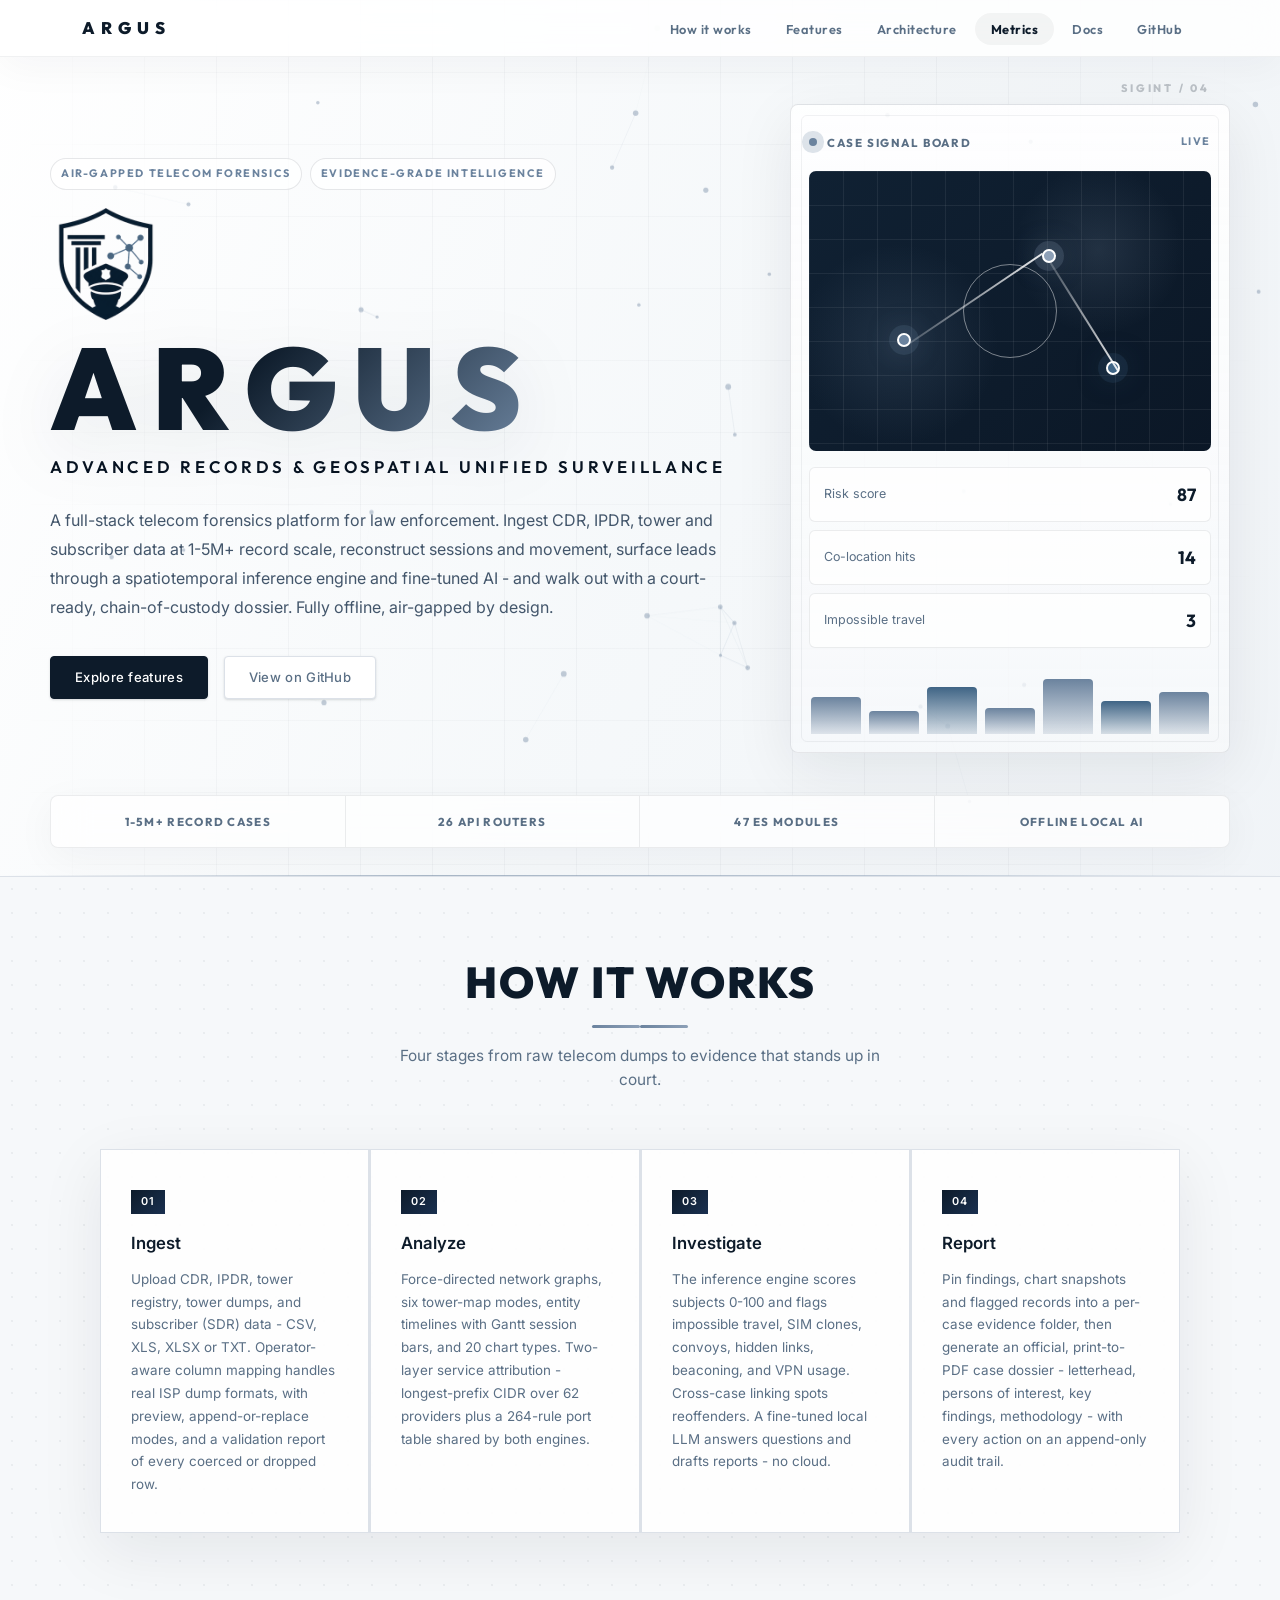
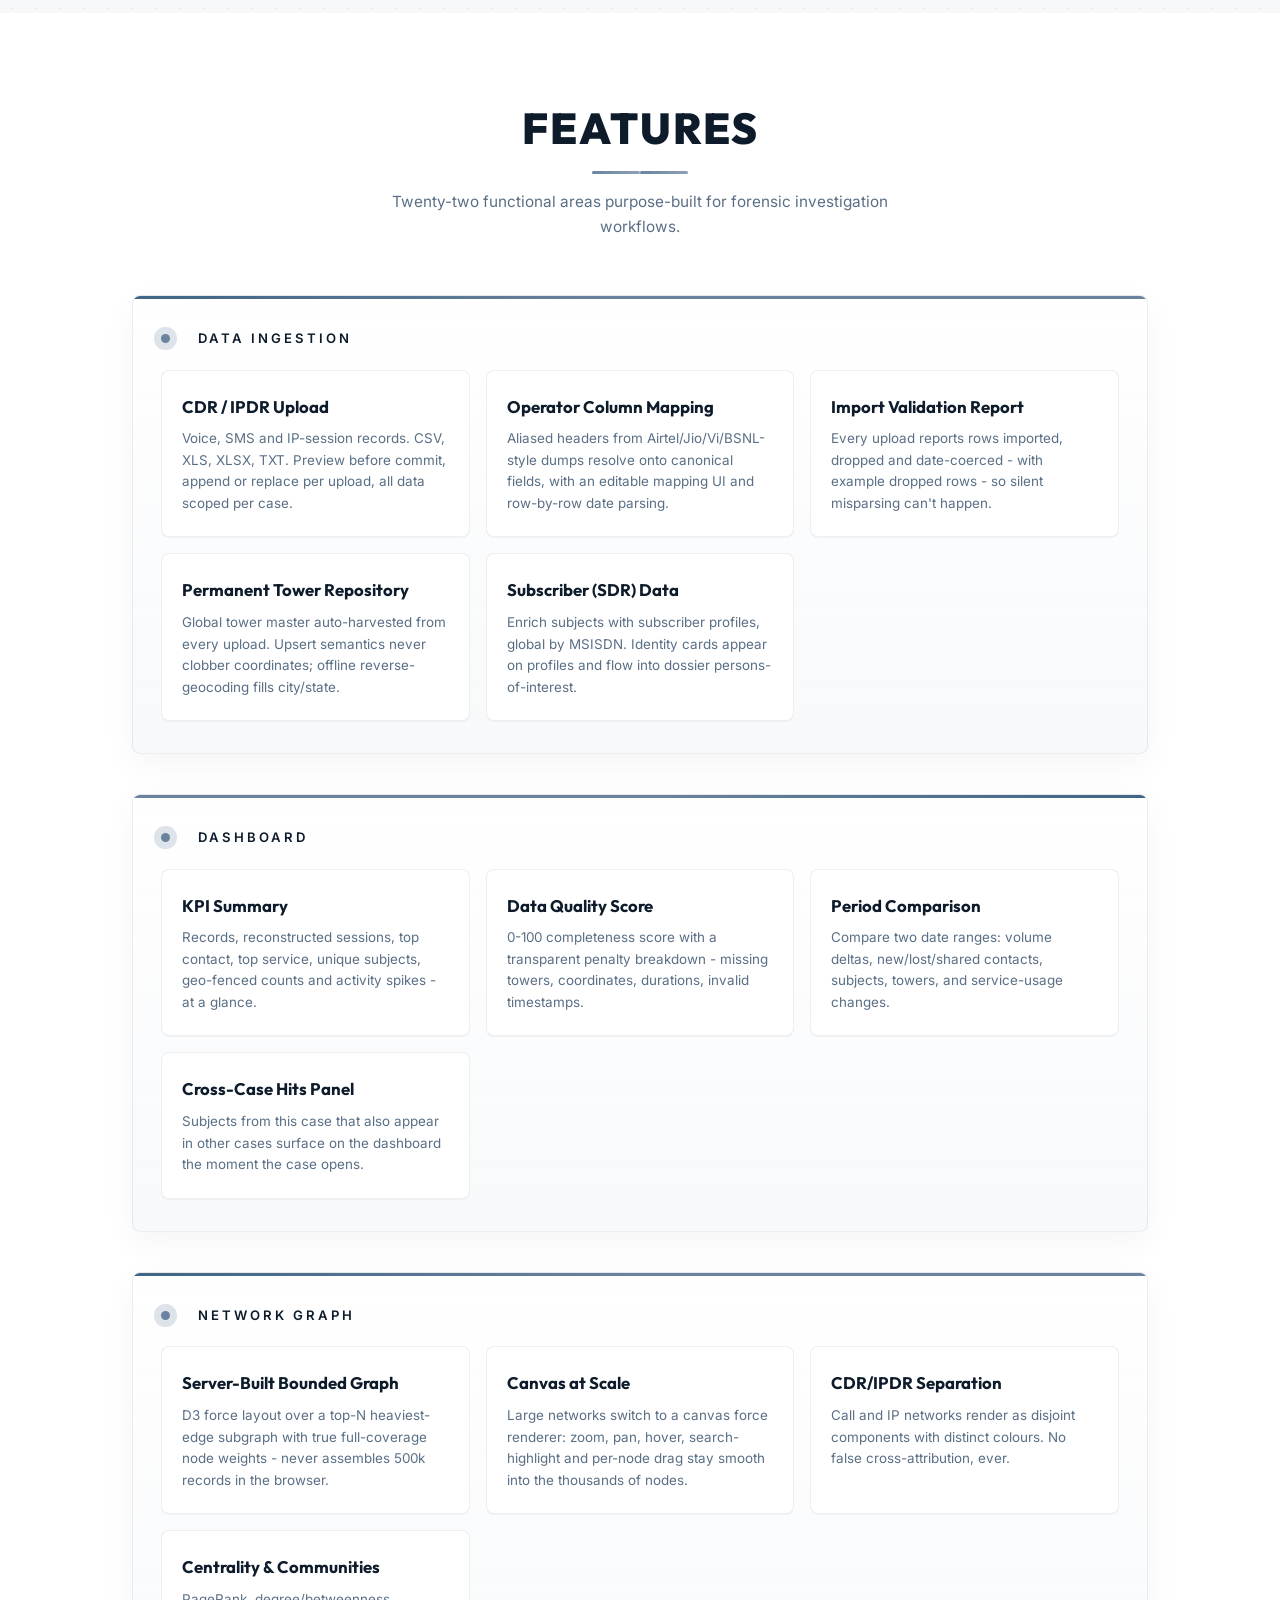
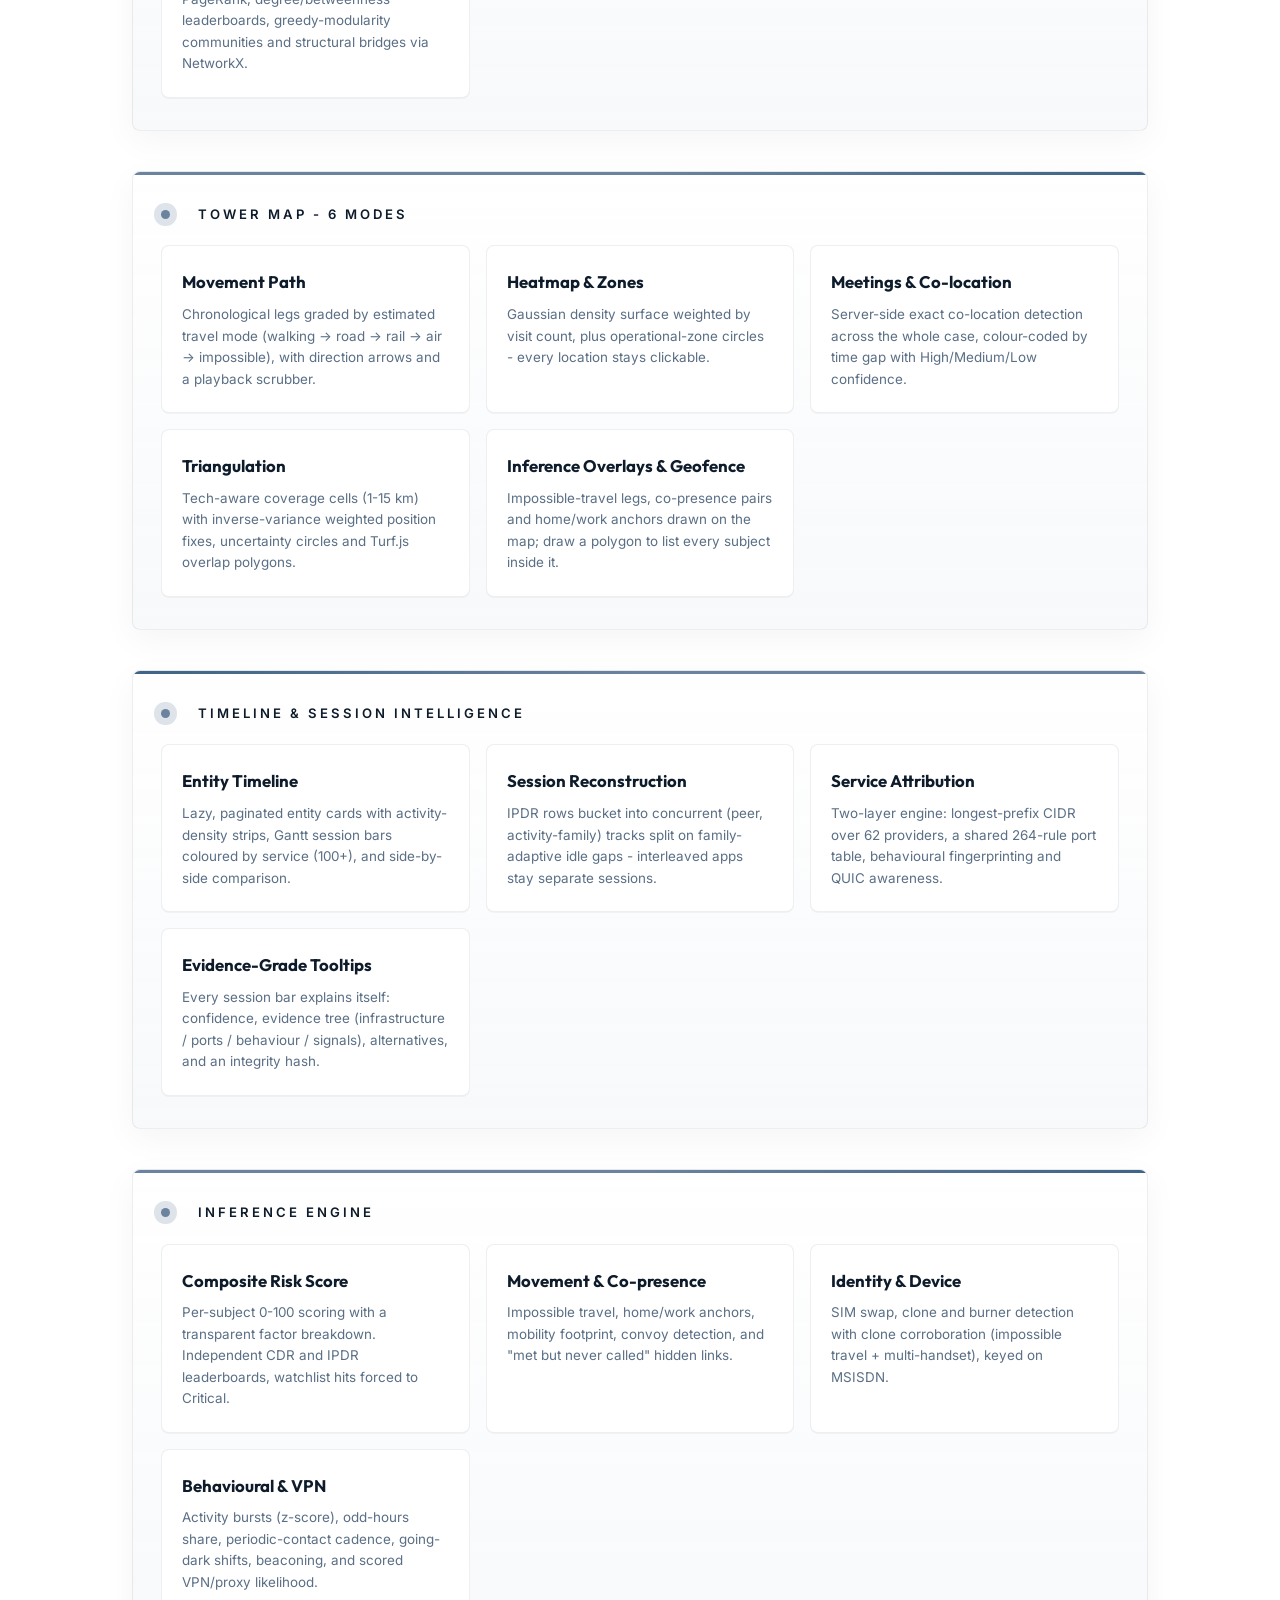
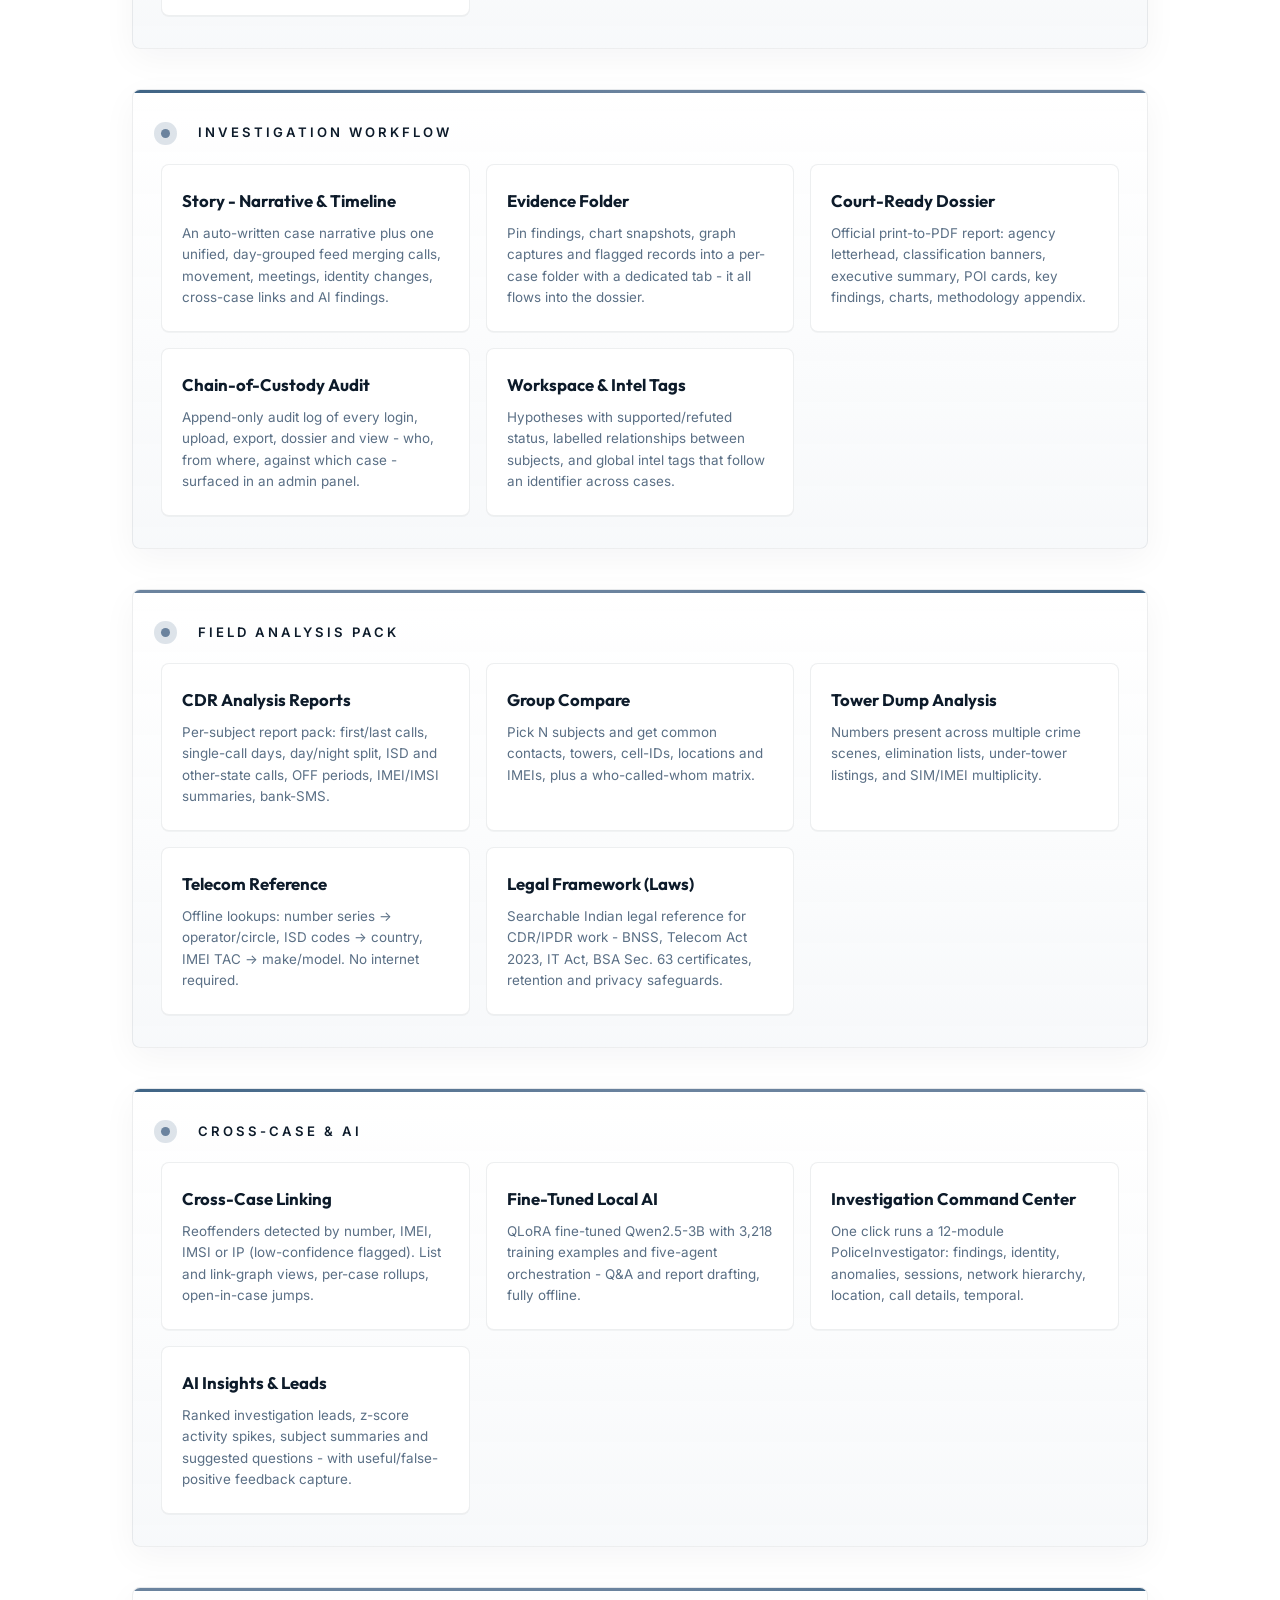
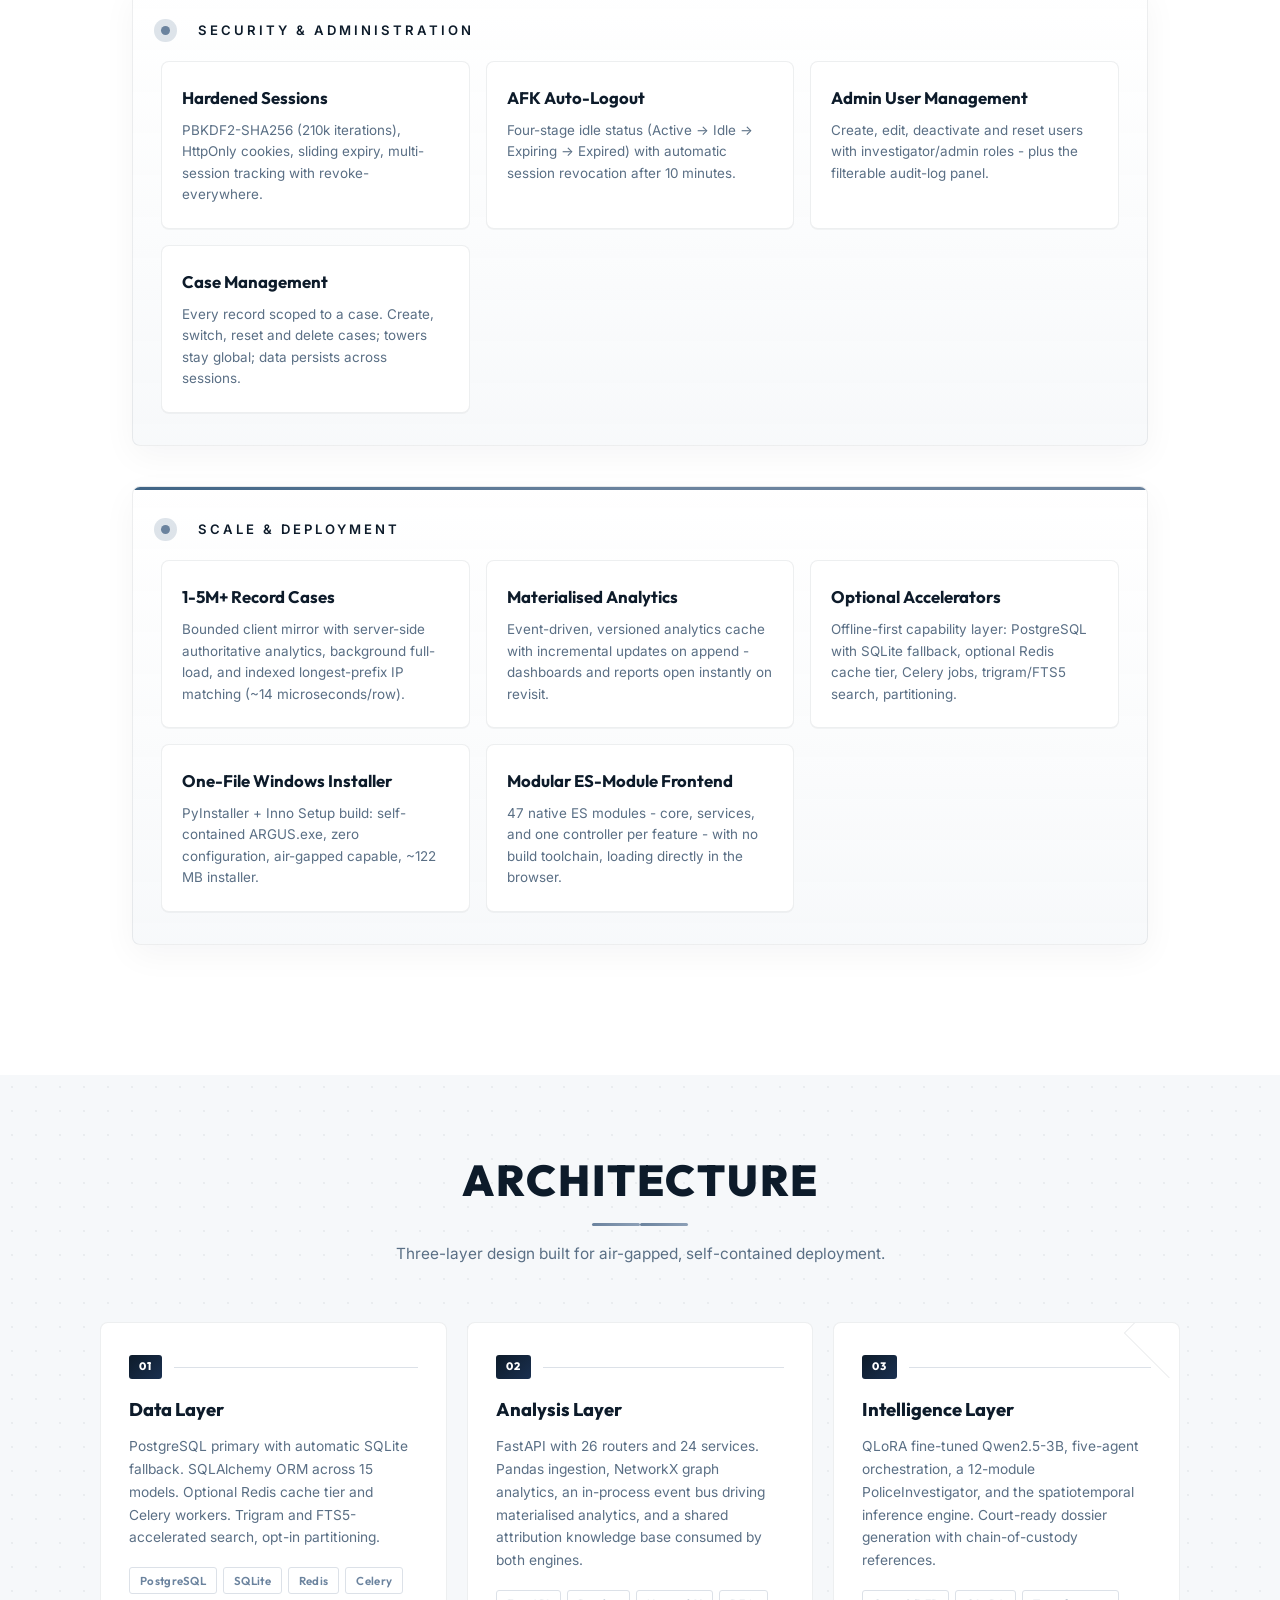
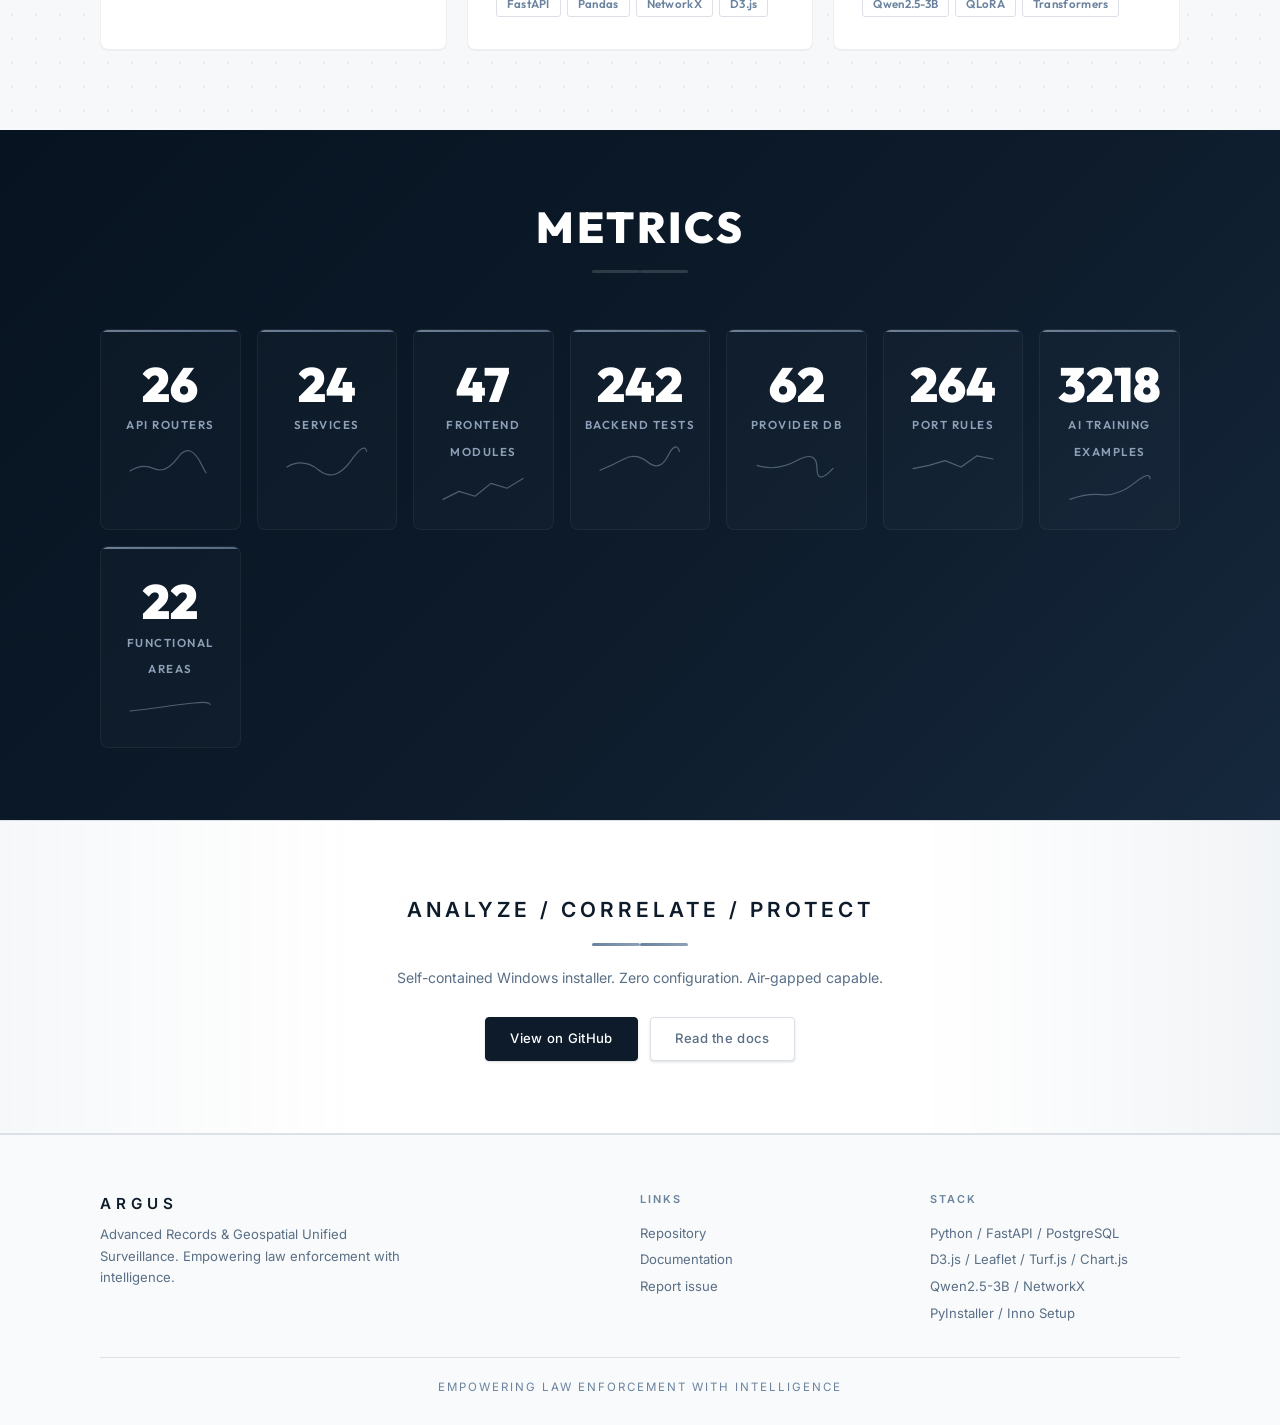
==== commit d1b28209: "feat(site): add a full documentation page + monochrome the accent palette New docs.html: 12-section " ====
--- a/index.html
+++ b/index.html
@@ -1,526 +1,641 @@
 <!DOCTYPE html>
 <html lang="en">
 <head>
-  <meta charset="UTF-8">
-  <meta name="viewport" content="width=device-width, initial-scale=1.0">
-  <title>ARGUS — Advanced Records &amp; Geospatial Unified Surveillance</title>
-  <meta name="description" content="ARGUS is a full-stack, air-gapped telecom forensics platform for law enforcement: CDR/IPDR ingestion, session reconstruction, movement mapping, spatiotemporal inference, and court-ready reporting.">
-  <link rel="preconnect" href="https://fonts.googleapis.com">
-  <link href="https://fonts.googleapis.com/css2?family=Inter:wght@300;400;500;600;700&display=swap" rel="stylesheet">
-  <link rel="stylesheet" href="styles.css">
-  <link rel="icon" type="image/png" href="backend/static/logo-mark.png">
+ <meta charset="UTF-8">
+ <meta name="viewport" content="width=device-width, initial-scale=1.0">
+ <title>ARGUS - Advanced Records &amp; Geospatial Unified Surveillance</title>
+ <meta name="description" content="ARGUS is a full-stack, air-gapped telecom forensics platform for law enforcement: CDR/IPDR ingestion, session reconstruction, movement mapping, spatiotemporal inference, and court-ready reporting.">
+ <link rel="preconnect" href="https://fonts.googleapis.com">
+ <link rel="preconnect" href="https://fonts.gstatic.com" crossorigin>
+ <link href="https://fonts.googleapis.com/css2?family=Inter:wght@300;400;500;600&family=Outfit:wght@400;500;600;700;800;900&display=swap" rel="stylesheet">
+ <link rel="stylesheet" href="styles.css">
+ <link rel="icon" type="image/png" href="backend/static/logo-mark.png">
 </head>
 <body>
-
-  <nav id="navbar">
-    <div class="nav-inner">
-      <a href="#" class="logo">ARGUS</a>
-      <ul class="nav-links">
-        <li><a href="#how">How it works</a></li>
-        <li><a href="#features">Features</a></li>
-        <li><a href="#architecture">Architecture</a></li>
-        <li><a href="#stats">Metrics</a></li>
-        <li><a href="https://github.com/Sid1125/TIFM-CDR-IPDR-Visualizer" target="_blank">GitHub</a></li>
-      </ul>
-      <button id="menu-toggle" aria-label="Menu">Menu</button>
-    </div>
-  </nav>
-
-  <section id="hero">
-    <div class="hero-inner">
-      <div class="hero-logo">
-        <img src="backend/static/logo-readme.png" alt="ARGUS" class="hero-img">
-      </div>
-      <div class="hero-desc">
-        <p>A full-stack telecom forensics platform for law enforcement. Ingest CDR, IPDR, tower and subscriber data at 1–5M+ record scale, reconstruct sessions and movement, surface leads through a spatiotemporal inference engine and fine-tuned AI — and walk out with a court-ready, chain-of-custody dossier. Fully offline, air-gapped by design.</p>
-      </div>
-      <div class="hero-btns">
-        <a href="#features" class="btn btn-primary">Explore features</a>
-        <a href="https://github.com/Sid1125/TIFM-CDR-IPDR-Visualizer" target="_blank" class="btn btn-outline">View on GitHub</a>
-      </div>
-    </div>
-  </section>
-
-  <section id="how">
-    <div class="section-header">
-      <h2>How it works</h2>
-      <div class="sep"><span></span><i></i><span></span></div>
-      <p class="section-sub">Four stages from raw telecom dumps to evidence that stands up in court.</p>
-    </div>
-    <div class="steps">
-      <div class="step">
-        <div class="step-num">01</div>
-        <h3>Ingest</h3>
-        <p>Upload CDR, IPDR, tower registry, tower dumps, and subscriber (SDR) data — CSV, XLS, XLSX or TXT. Operator-aware column mapping handles real ISP dump formats, with preview, append-or-replace modes, and a validation report of every coerced or dropped row.</p>
-      </div>
-      <div class="step-line"></div>
-      <div class="step">
-        <div class="step-num">02</div>
-        <h3>Analyze</h3>
-        <p>Force-directed network graphs, six tower-map modes, entity timelines with Gantt session bars, and 20 chart types. Two-layer service attribution — longest-prefix CIDR over 62 providers plus a 264-rule port table shared by both engines.</p>
-      </div>
-      <div class="step-line"></div>
-      <div class="step">
-        <div class="step-num">03</div>
-        <h3>Investigate</h3>
-        <p>The inference engine scores subjects 0–100 and flags impossible travel, SIM clones, convoys, hidden links, beaconing, and VPN usage. Cross-case linking spots reoffenders. A fine-tuned local LLM answers questions and drafts reports — no cloud.</p>
-      </div>
-      <div class="step-line"></div>
-      <div class="step">
-        <div class="step-num">04</div>
-        <h3>Report</h3>
-        <p>Pin findings, chart snapshots and flagged records into a per-case evidence folder, then generate an official, print-to-PDF case dossier — letterhead, persons of interest, key findings, methodology — with every action on an append-only audit trail.</p>
-      </div>
-    </div>
-  </section>
-
-  <section id="features">
-    <div class="section-header">
-      <h2>Features</h2>
-      <div class="sep"><span></span><i></i><span></span></div>
-      <p class="section-sub">Twenty-two functional areas purpose-built for forensic investigation workflows.</p>
-    </div>
-
-    <div class="feature-group">
-      <div class="fg-title">
-        <span class="fg-line"></span>
-        <h3>Data Ingestion</h3>
-      </div>
-      <div class="fg-grid">
-        <div class="feat-card" data-delay="0">
-          <div class="fc-accent"></div>
-          <h4>CDR / IPDR Upload</h4>
-          <p>Voice, SMS and IP-session records. CSV, XLS, XLSX, TXT. Preview before commit, append or replace per upload, all data scoped per case.</p>
-        </div>
-        <div class="feat-card" data-delay="1">
-          <div class="fc-accent"></div>
-          <h4>Operator Column Mapping</h4>
-          <p>Aliased headers from Airtel/Jio/Vi/BSNL-style dumps resolve onto canonical fields, with an editable mapping UI and row-by-row date parsing.</p>
-        </div>
-        <div class="feat-card" data-delay="2">
-          <div class="fc-accent"></div>
-          <h4>Import Validation Report</h4>
-          <p>Every upload reports rows imported, dropped and date-coerced — with example dropped rows — so silent misparsing can't happen.</p>
-        </div>
-        <div class="feat-card" data-delay="3">
-          <div class="fc-accent"></div>
-          <h4>Permanent Tower Repository</h4>
-          <p>Global tower master auto-harvested from every upload. Upsert semantics never clobber coordinates; offline reverse-geocoding fills city/state.</p>
-        </div>
-        <div class="feat-card" data-delay="4">
-          <div class="fc-accent"></div>
-          <h4>Subscriber (SDR) Data</h4>
-          <p>Enrich subjects with subscriber profiles, global by MSISDN. Identity cards appear on profiles and flow into dossier persons-of-interest.</p>
-        </div>
-      </div>
-    </div>
-
-    <div class="feature-group">
-      <div class="fg-title">
-        <span class="fg-line"></span>
-        <h3>Dashboard</h3>
-      </div>
-      <div class="fg-grid">
-        <div class="feat-card" data-delay="0">
-          <div class="fc-accent"></div>
-          <h4>KPI Summary</h4>
-          <p>Records, reconstructed sessions, top contact, top service, unique subjects, geo-fenced counts and activity spikes — at a glance.</p>
-        </div>
-        <div class="feat-card" data-delay="1">
-          <div class="fc-accent"></div>
-          <h4>Data Quality Score</h4>
-          <p>0–100 completeness score with a transparent penalty breakdown — missing towers, coordinates, durations, invalid timestamps.</p>
-        </div>
-        <div class="feat-card" data-delay="2">
-          <div class="fc-accent"></div>
-          <h4>Period Comparison</h4>
-          <p>Compare two date ranges: volume deltas, new/lost/shared contacts, subjects, towers, and service-usage changes.</p>
-        </div>
-        <div class="feat-card" data-delay="3">
-          <div class="fc-accent"></div>
-          <h4>Cross-Case Hits Panel</h4>
-          <p>Subjects from this case that also appear in other cases surface on the dashboard the moment the case opens.</p>
-        </div>
-      </div>
-    </div>
-
-    <div class="feature-group">
-      <div class="fg-title">
-        <span class="fg-line"></span>
-        <h3>Network Graph</h3>
-      </div>
-      <div class="fg-grid">
-        <div class="feat-card" data-delay="0">
-          <div class="fc-accent"></div>
-          <h4>Server-Built Bounded Graph</h4>
-          <p>D3 force layout over a top-N heaviest-edge subgraph with true full-coverage node weights — never assembles 500k records in the browser.</p>
-        </div>
-        <div class="feat-card" data-delay="1">
-          <div class="fc-accent"></div>
-          <h4>Canvas at Scale</h4>
-          <p>Large networks switch to a canvas force renderer: zoom, pan, hover, search-highlight and per-node drag stay smooth into the thousands of nodes.</p>
-        </div>
-        <div class="feat-card" data-delay="2">
-          <div class="fc-accent"></div>
-          <h4>CDR/IPDR Separation</h4>
-          <p>Call and IP networks render as disjoint components with distinct colours. No false cross-attribution, ever.</p>
-        </div>
-        <div class="feat-card" data-delay="3">
-          <div class="fc-accent"></div>
-          <h4>Centrality &amp; Communities</h4>
-          <p>PageRank, degree/betweenness leaderboards, greedy-modularity communities and structural bridges via NetworkX.</p>
-        </div>
-      </div>
-    </div>
-
-    <div class="feature-group">
-      <div class="fg-title">
-        <span class="fg-line"></span>
-        <h3>Tower Map — 6 Modes</h3>
-      </div>
-      <div class="fg-grid">
-        <div class="feat-card" data-delay="0">
-          <div class="fc-accent"></div>
-          <h4>Movement Path</h4>
-          <p>Chronological legs graded by estimated travel mode (walking → road → rail → air → impossible), with direction arrows and a playback scrubber.</p>
-        </div>
-        <div class="feat-card" data-delay="1">
-          <div class="fc-accent"></div>
-          <h4>Heatmap &amp; Zones</h4>
-          <p>Gaussian density surface weighted by visit count, plus operational-zone circles — every location stays clickable.</p>
-        </div>
-        <div class="feat-card" data-delay="2">
-          <div class="fc-accent"></div>
-          <h4>Meetings &amp; Co-location</h4>
-          <p>Server-side exact co-location detection across the whole case, colour-coded by time gap with High/Medium/Low confidence.</p>
-        </div>
-        <div class="feat-card" data-delay="3">
-          <div class="fc-accent"></div>
-          <h4>Triangulation</h4>
-          <p>Tech-aware coverage cells (1–15 km) with inverse-variance weighted position fixes, uncertainty circles and Turf.js overlap polygons.</p>
-        </div>
-        <div class="feat-card" data-delay="4">
-          <div class="fc-accent"></div>
-          <h4>Inference Overlays &amp; Geofence</h4>
-          <p>Impossible-travel legs, co-presence pairs and home/work anchors drawn on the map; draw a polygon to list every subject inside it.</p>
-        </div>
-      </div>
-    </div>
-
-    <div class="feature-group">
-      <div class="fg-title">
-        <span class="fg-line"></span>
-        <h3>Timeline &amp; Session Intelligence</h3>
-      </div>
-      <div class="fg-grid">
-        <div class="feat-card" data-delay="0">
-          <div class="fc-accent"></div>
-          <h4>Entity Timeline</h4>
-          <p>Lazy, paginated entity cards with activity-density strips, Gantt session bars coloured by service (100+), and side-by-side comparison.</p>
-        </div>
-        <div class="feat-card" data-delay="1">
-          <div class="fc-accent"></div>
-          <h4>Session Reconstruction</h4>
-          <p>IPDR rows bucket into concurrent (peer, activity-family) tracks split on family-adaptive idle gaps — interleaved apps stay separate sessions.</p>
-        </div>
-        <div class="feat-card" data-delay="2">
-          <div class="fc-accent"></div>
-          <h4>Service Attribution</h4>
-          <p>Two-layer engine: longest-prefix CIDR over 62 providers, a shared 264-rule port table, behavioural fingerprinting and QUIC awareness.</p>
-        </div>
-        <div class="feat-card" data-delay="3">
-          <div class="fc-accent"></div>
-          <h4>Evidence-Grade Tooltips</h4>
-          <p>Every session bar explains itself: confidence, evidence tree (infrastructure / ports / behaviour / signals), alternatives, and an integrity hash.</p>
-        </div>
-      </div>
-    </div>
-
-    <div class="feature-group">
-      <div class="fg-title">
-        <span class="fg-line"></span>
-        <h3>Inference Engine</h3>
-      </div>
-      <div class="fg-grid">
-        <div class="feat-card" data-delay="0">
-          <div class="fc-accent"></div>
-          <h4>Composite Risk Score</h4>
-          <p>Per-subject 0–100 scoring with a transparent factor breakdown. Independent CDR and IPDR leaderboards, watchlist hits forced to Critical.</p>
-        </div>
-        <div class="feat-card" data-delay="1">
-          <div class="fc-accent"></div>
-          <h4>Movement &amp; Co-presence</h4>
-          <p>Impossible travel, home/work anchors, mobility footprint, convoy detection, and "met but never called" hidden links.</p>
-        </div>
-        <div class="feat-card" data-delay="2">
-          <div class="fc-accent"></div>
-          <h4>Identity &amp; Device</h4>
-          <p>SIM swap, clone and burner detection with clone corroboration (impossible travel + multi-handset), keyed on MSISDN.</p>
-        </div>
-        <div class="feat-card" data-delay="3">
-          <div class="fc-accent"></div>
-          <h4>Behavioural &amp; VPN</h4>
-          <p>Activity bursts (z-score), odd-hours share, periodic-contact cadence, going-dark shifts, beaconing, and scored VPN/proxy likelihood.</p>
-        </div>
-      </div>
-    </div>
-
-    <div class="feature-group">
-      <div class="fg-title">
-        <span class="fg-line"></span>
-        <h3>Investigation Workflow</h3>
-      </div>
-      <div class="fg-grid">
-        <div class="feat-card" data-delay="0">
-          <div class="fc-accent"></div>
-          <h4>Story — Narrative &amp; Timeline</h4>
-          <p>An auto-written case narrative plus one unified, day-grouped feed merging calls, movement, meetings, identity changes, cross-case links and AI findings.</p>
-        </div>
-        <div class="feat-card" data-delay="1">
-          <div class="fc-accent"></div>
-          <h4>Evidence Folder</h4>
-          <p>Pin findings, chart snapshots, graph captures and flagged records into a per-case folder with a dedicated tab — it all flows into the dossier.</p>
-        </div>
-        <div class="feat-card" data-delay="2">
-          <div class="fc-accent"></div>
-          <h4>Court-Ready Dossier</h4>
-          <p>Official print-to-PDF report: agency letterhead, classification banners, executive summary, POI cards, key findings, charts, methodology appendix.</p>
-        </div>
-        <div class="feat-card" data-delay="3">
-          <div class="fc-accent"></div>
-          <h4>Chain-of-Custody Audit</h4>
-          <p>Append-only audit log of every login, upload, export, dossier and view — who, from where, against which case — surfaced in an admin panel.</p>
-        </div>
-        <div class="feat-card" data-delay="4">
-          <div class="fc-accent"></div>
-          <h4>Workspace &amp; Intel Tags</h4>
-          <p>Hypotheses with supported/refuted status, labelled relationships between subjects, and global intel tags that follow an identifier across cases.</p>
-        </div>
-      </div>
-    </div>
-
-    <div class="feature-group">
-      <div class="fg-title">
-        <span class="fg-line"></span>
-        <h3>Field Analysis Pack</h3>
-      </div>
-      <div class="fg-grid">
-        <div class="feat-card" data-delay="0">
-          <div class="fc-accent"></div>
-          <h4>CDR Analysis Reports</h4>
-          <p>Per-subject report pack: first/last calls, single-call days, day/night split, ISD and other-state calls, OFF periods, IMEI/IMSI summaries, bank-SMS.</p>
-        </div>
-        <div class="feat-card" data-delay="1">
-          <div class="fc-accent"></div>
-          <h4>Group Compare</h4>
-          <p>Pick N subjects and get common contacts, towers, cell-IDs, locations and IMEIs, plus a who-called-whom matrix.</p>
-        </div>
-        <div class="feat-card" data-delay="2">
-          <div class="fc-accent"></div>
-          <h4>Tower Dump Analysis</h4>
-          <p>Numbers present across multiple crime scenes, elimination lists, under-tower listings, and SIM/IMEI multiplicity.</p>
-        </div>
-        <div class="feat-card" data-delay="3">
-          <div class="fc-accent"></div>
-          <h4>Telecom Reference</h4>
-          <p>Offline lookups: number series → operator/circle, ISD codes → country, IMEI TAC → make/model. No internet required.</p>
-        </div>
-        <div class="feat-card" data-delay="4">
-          <div class="fc-accent"></div>
-          <h4>Legal Framework (Laws)</h4>
-          <p>Searchable Indian legal reference for CDR/IPDR work — BNSS, Telecom Act 2023, IT Act, BSA §63 certificates, retention and privacy safeguards.</p>
-        </div>
-      </div>
-    </div>
-
-    <div class="feature-group">
-      <div class="fg-title">
-        <span class="fg-line"></span>
-        <h3>Cross-Case &amp; AI</h3>
-      </div>
-      <div class="fg-grid">
-        <div class="feat-card" data-delay="0">
-          <div class="fc-accent"></div>
-          <h4>Cross-Case Linking</h4>
-          <p>Reoffenders detected by number, IMEI, IMSI or IP (low-confidence flagged). List and link-graph views, per-case rollups, open-in-case jumps.</p>
-        </div>
-        <div class="feat-card" data-delay="1">
-          <div class="fc-accent"></div>
-          <h4>Fine-Tuned Local AI</h4>
-          <p>QLoRA fine-tuned Qwen2.5-3B with 3,218 training examples and five-agent orchestration — Q&amp;A and report drafting, fully offline.</p>
-        </div>
-        <div class="feat-card" data-delay="2">
-          <div class="fc-accent"></div>
-          <h4>Investigation Command Center</h4>
-          <p>One click runs a 12-module PoliceInvestigator: findings, identity, anomalies, sessions, network hierarchy, location, call details, temporal.</p>
-        </div>
-        <div class="feat-card" data-delay="3">
-          <div class="fc-accent"></div>
-          <h4>AI Insights &amp; Leads</h4>
-          <p>Ranked investigation leads, z-score activity spikes, subject summaries and suggested questions — with useful/false-positive feedback capture.</p>
-        </div>
-      </div>
-    </div>
-
-    <div class="feature-group">
-      <div class="fg-title">
-        <span class="fg-line"></span>
-        <h3>Security &amp; Administration</h3>
-      </div>
-      <div class="fg-grid">
-        <div class="feat-card" data-delay="0">
-          <div class="fc-accent"></div>
-          <h4>Hardened Sessions</h4>
-          <p>PBKDF2-SHA256 (210k iterations), HttpOnly cookies, sliding expiry, multi-session tracking with revoke-everywhere.</p>
-        </div>
-        <div class="feat-card" data-delay="1">
-          <div class="fc-accent"></div>
-          <h4>AFK Auto-Logout</h4>
-          <p>Four-stage idle status (Active → Idle → Expiring → Expired) with automatic session revocation after 10 minutes.</p>
-        </div>
-        <div class="feat-card" data-delay="2">
-          <div class="fc-accent"></div>
-          <h4>Admin User Management</h4>
-          <p>Create, edit, deactivate and reset users with investigator/admin roles — plus the filterable audit-log panel.</p>
-        </div>
-        <div class="feat-card" data-delay="3">
-          <div class="fc-accent"></div>
-          <h4>Case Management</h4>
-          <p>Every record scoped to a case. Create, switch, reset and delete cases; towers stay global; data persists across sessions.</p>
-        </div>
-      </div>
-    </div>
-
-    <div class="feature-group">
-      <div class="fg-title">
-        <span class="fg-line"></span>
-        <h3>Scale &amp; Deployment</h3>
-      </div>
-      <div class="fg-grid">
-        <div class="feat-card" data-delay="0">
-          <div class="fc-accent"></div>
-          <h4>1–5M+ Record Cases</h4>
-          <p>Bounded client mirror with server-side authoritative analytics, background full-load, and indexed longest-prefix IP matching (~14 µs/row).</p>
-        </div>
-        <div class="feat-card" data-delay="1">
-          <div class="fc-accent"></div>
-          <h4>Materialised Analytics</h4>
-          <p>Event-driven, versioned analytics cache with incremental updates on append — dashboards and reports open instantly on revisit.</p>
-        </div>
-        <div class="feat-card" data-delay="2">
-          <div class="fc-accent"></div>
-          <h4>Optional Accelerators</h4>
-          <p>Offline-first capability layer: PostgreSQL with SQLite fallback, optional Redis cache tier, Celery jobs, trigram/FTS5 search, partitioning.</p>
-        </div>
-        <div class="feat-card" data-delay="3">
-          <div class="fc-accent"></div>
-          <h4>One-File Windows Installer</h4>
-          <p>PyInstaller + Inno Setup build: self-contained ARGUS.exe, zero configuration, air-gapped capable, ~122 MB installer.</p>
-        </div>
-        <div class="feat-card" data-delay="4">
-          <div class="fc-accent"></div>
-          <h4>Modular ES-Module Frontend</h4>
-          <p>47 native ES modules — core, services, and one controller per feature — with no build toolchain, loading directly in the browser.</p>
-        </div>
-      </div>
-    </div>
-  </section>
-
-  <section id="architecture">
-    <div class="section-header">
-      <h2>Architecture</h2>
-      <div class="sep"><span></span><i></i><span></span></div>
-      <p class="section-sub">Three-layer design built for air-gapped, self-contained deployment.</p>
-    </div>
-    <div class="arch-grid">
-      <div class="arch-card">
-        <div class="arch-top">
-          <span class="arch-num">01</span>
-          <div class="arch-line"></div>
-        </div>
-        <h3>Data Layer</h3>
-        <p>PostgreSQL primary with automatic SQLite fallback. SQLAlchemy ORM across 15 models. Optional Redis cache tier and Celery workers. Trigram and FTS5-accelerated search, opt-in partitioning.</p>
-        <div class="arch-chips">
-          <span>PostgreSQL</span><span>SQLite</span><span>Redis</span><span>Celery</span>
-        </div>
-      </div>
-      <div class="arch-card">
-        <div class="arch-top">
-          <span class="arch-num">02</span>
-          <div class="arch-line"></div>
-        </div>
-        <h3>Analysis Layer</h3>
-        <p>FastAPI with 26 routers and 24 services. Pandas ingestion, NetworkX graph analytics, an in-process event bus driving materialised analytics, and a shared attribution knowledge base consumed by both engines.</p>
-        <div class="arch-chips">
-          <span>FastAPI</span><span>Pandas</span><span>NetworkX</span><span>D3.js</span>
-        </div>
-      </div>
-      <div class="arch-card">
-        <div class="arch-top">
-          <span class="arch-num">03</span>
-          <div class="arch-line"></div>
-        </div>
-        <h3>Intelligence Layer</h3>
-        <p>QLoRA fine-tuned Qwen2.5-3B, five-agent orchestration, a 12-module PoliceInvestigator, and the spatiotemporal inference engine. Court-ready dossier generation with chain-of-custody references.</p>
-        <div class="arch-chips">
-          <span>Qwen2.5-3B</span><span>QLoRA</span><span>Transformers</span>
-        </div>
-      </div>
-    </div>
-  </section>
-
-  <section id="stats">
-    <div class="section-header">
-      <h2>Metrics</h2>
-      <div class="sep"><span></span><i></i><span></span></div>
-    </div>
-    <div class="stats-grid">
-      <div class="stat-card"><span class="stat-num" data-target="26">0</span><span class="stat-label">API Routers</span></div>
-      <div class="stat-card"><span class="stat-num" data-target="24">0</span><span class="stat-label">Services</span></div>
-      <div class="stat-card"><span class="stat-num" data-target="47">0</span><span class="stat-label">Frontend Modules</span></div>
-      <div class="stat-card"><span class="stat-num" data-target="242">0</span><span class="stat-label">Backend Tests</span></div>
-      <div class="stat-card"><span class="stat-num" data-target="62">0</span><span class="stat-label">Provider DB</span></div>
-      <div class="stat-card"><span class="stat-num" data-target="264">0</span><span class="stat-label">Port Rules</span></div>
-      <div class="stat-card"><span class="stat-num" data-target="3218">0</span><span class="stat-label">AI Training Examples</span></div>
-      <div class="stat-card"><span class="stat-num" data-target="22">0</span><span class="stat-label">Functional Areas</span></div>
-    </div>
-  </section>
-
-  <section id="cta">
-    <div class="cta-inner">
-      <h2>Analyze · Correlate · Protect</h2>
-      <div class="sep"><span></span><i></i><span></span></div>
-      <p>Self-contained Windows installer. Zero configuration. Air-gapped capable.</p>
-      <div class="cta-btns">
-        <a href="https://github.com/Sid1125/TIFM-CDR-IPDR-Visualizer" target="_blank" class="btn btn-navy">View on GitHub</a>
-        <a href="https://github.com/Sid1125/TIFM-CDR-IPDR-Visualizer#readme" target="_blank" class="btn btn-ghost">Read the docs</a>
-      </div>
-    </div>
-  </section>
-
-  <footer>
-    <div class="footer-inner">
-      <div class="footer-col">
-        <div class="footer-brand">ARGUS</div>
-        <p class="footer-desc">Advanced Records &amp; Geospatial Unified Surveillance. Empowering law enforcement with intelligence.</p>
-      </div>
-      <div class="footer-col">
-        <h4>Links</h4>
-        <a href="https://github.com/Sid1125/TIFM-CDR-IPDR-Visualizer" target="_blank">Repository</a>
-        <a href="https://github.com/Sid1125/TIFM-CDR-IPDR-Visualizer#readme" target="_blank">Documentation</a>
-        <a href="https://github.com/Sid1125/TIFM-CDR-IPDR-Visualizer/issues" target="_blank">Report issue</a>
-      </div>
-      <div class="footer-col">
-        <h4>Stack</h4>
-        <span>Python · FastAPI · PostgreSQL</span>
-        <span>D3.js · Leaflet · Turf.js · Chart.js</span>
-        <span>Qwen2.5-3B · NetworkX</span>
-        <span>PyInstaller · Inno Setup</span>
-      </div>
-    </div>
-    <div class="footer-bottom">Empowering Law Enforcement with Intelligence</div>
-  </footer>
-
-  <script src="app.js"></script>
+ <div id="scroll-progress"></div>
+
+ <nav id="navbar">
+ <div class="nav-inner">
+ <a href="#" class="logo">ARGUS</a>
+ <ul class="nav-links">
+ <li><a href="#how">How it works</a></li>
+ <li><a href="#features">Features</a></li>
+ <li><a href="#architecture">Architecture</a></li>
+ <li><a href="#stats">Metrics</a></li>
+ <li><a href="docs.html">Docs</a></li>
+ <li><a href="https://github.com/Sid1125/TIFM-CDR-IPDR-Visualizer" target="_blank">GitHub</a></li>
+ </ul>
+ <button id="menu-toggle" aria-label="Menu">Menu</button>
+ </div>
+ </nav>
+
+ <section id="hero">
+ <canvas id="hero-canvas" aria-hidden="true"></canvas>
+ <div class="hero-inner">
+ <div class="hero-copy">
+ <div class="hero-kicker">
+ <span>Air-gapped telecom forensics</span>
+ <span>Evidence-grade intelligence</span>
+ </div>
+ <div class="hero-logo">
+ <img src="backend/static/logo-mark.png" alt="ARGUS Logo" class="hero-img">
+ </div>
+ <h1 class="hero-title">ARGUS</h1>
+ <div class="hero-tagline">Advanced Records &amp; Geospatial Unified Surveillance</div>
+ <div class="hero-desc">
+ <p>A full-stack telecom forensics platform for law enforcement. Ingest CDR, IPDR, tower and subscriber data at 1-5M+ record scale, reconstruct sessions and movement, surface leads through a spatiotemporal inference engine and fine-tuned AI - and walk out with a court-ready, chain-of-custody dossier. Fully offline, air-gapped by design.</p>
+ </div>
+ <div class="hero-btns">
+ <a href="#features" class="btn btn-primary">Explore features</a>
+ <a href="https://github.com/Sid1125/TIFM-CDR-IPDR-Visualizer" target="_blank" class="btn btn-outline">View on GitHub</a>
+ </div>
+ </div>
+
+ <div class="hero-visual" aria-hidden="true">
+ <div class="intel-panel">
+ <div class="panel-top">
+ <span class="panel-dot"></span>
+ <span>Case Signal Board</span>
+ <strong>LIVE</strong>
+ </div>
+ <div class="map-frame">
+ <div class="map-grid"></div>
+ <span class="tower tower-a"></span>
+ <span class="tower tower-b"></span>
+ <span class="tower tower-c"></span>
+ <span class="route route-one"></span>
+ <span class="route route-two"></span>
+ <span class="scan-ring"></span>
+ </div>
+ <div class="intel-list">
+ <div><span>Risk score</span><strong>87</strong></div>
+ <div><span>Co-location hits</span><strong>14</strong></div>
+ <div><span>Impossible travel</span><strong>3</strong></div>
+ </div>
+ <div class="trace-bars">
+ <span style="--h:62%"></span>
+ <span style="--h:38%"></span>
+ <span style="--h:78%"></span>
+ <span style="--h:44%"></span>
+ <span style="--h:91%"></span>
+ <span style="--h:55%"></span>
+ <span style="--h:70%"></span>
+ </div>
+ </div>
+ </div>
+ </div>
+ <div class="hero-metrics">
+ <span>1-5M+ record cases</span>
+ <span>26 API routers</span>
+ <span>47 ES modules</span>
+ <span>Offline local AI</span>
+ </div>
+ </section>
+
+ <section id="how">
+ <div class="section-header">
+ <h2>How it works</h2>
+ <div class="sep"><span></span><i></i><span></span></div>
+ <p class="section-sub">Four stages from raw telecom dumps to evidence that stands up in court.</p>
+ </div>
+ <div class="steps">
+ <div class="step">
+ <div class="step-num">01</div>
+ <h3>Ingest</h3>
+ <p>Upload CDR, IPDR, tower registry, tower dumps, and subscriber (SDR) data - CSV, XLS, XLSX or TXT. Operator-aware column mapping handles real ISP dump formats, with preview, append-or-replace modes, and a validation report of every coerced or dropped row.</p>
+ </div>
+ <div class="step-line"></div>
+ <div class="step">
+ <div class="step-num">02</div>
+ <h3>Analyze</h3>
+ <p>Force-directed network graphs, six tower-map modes, entity timelines with Gantt session bars, and 20 chart types. Two-layer service attribution - longest-prefix CIDR over 62 providers plus a 264-rule port table shared by both engines.</p>
+ </div>
+ <div class="step-line"></div>
+ <div class="step">
+ <div class="step-num">03</div>
+ <h3>Investigate</h3>
+ <p>The inference engine scores subjects 0-100 and flags impossible travel, SIM clones, convoys, hidden links, beaconing, and VPN usage. Cross-case linking spots reoffenders. A fine-tuned local LLM answers questions and drafts reports - no cloud.</p>
+ </div>
+ <div class="step-line"></div>
+ <div class="step">
+ <div class="step-num">04</div>
+ <h3>Report</h3>
+ <p>Pin findings, chart snapshots and flagged records into a per-case evidence folder, then generate an official, print-to-PDF case dossier - letterhead, persons of interest, key findings, methodology - with every action on an append-only audit trail.</p>
+ </div>
+ </div>
+ </section>
+
+ <section id="features">
+ <div class="section-header">
+ <h2>Features</h2>
+ <div class="sep"><span></span><i></i><span></span></div>
+ <p class="section-sub">Twenty-two functional areas purpose-built for forensic investigation workflows.</p>
+ </div>
+
+ <div class="feature-group">
+ <div class="fg-title">
+ <span class="fg-line"></span>
+ <h3>Data Ingestion</h3>
+ </div>
+ <div class="fg-grid">
+ <div class="feat-card" data-delay="0">
+ <div class="fc-accent"></div>
+ <h4>CDR / IPDR Upload</h4>
+ <p>Voice, SMS and IP-session records. CSV, XLS, XLSX, TXT. Preview before commit, append or replace per upload, all data scoped per case.</p>
+ </div>
+ <div class="feat-card" data-delay="1">
+ <div class="fc-accent"></div>
+ <h4>Operator Column Mapping</h4>
+ <p>Aliased headers from Airtel/Jio/Vi/BSNL-style dumps resolve onto canonical fields, with an editable mapping UI and row-by-row date parsing.</p>
+ </div>
+ <div class="feat-card" data-delay="2">
+ <div class="fc-accent"></div>
+ <h4>Import Validation Report</h4>
+ <p>Every upload reports rows imported, dropped and date-coerced - with example dropped rows - so silent misparsing can't happen.</p>
+ </div>
+ <div class="feat-card" data-delay="3">
+ <div class="fc-accent"></div>
+ <h4>Permanent Tower Repository</h4>
+ <p>Global tower master auto-harvested from every upload. Upsert semantics never clobber coordinates; offline reverse-geocoding fills city/state.</p>
+ </div>
+ <div class="feat-card" data-delay="4">
+ <div class="fc-accent"></div>
+ <h4>Subscriber (SDR) Data</h4>
+ <p>Enrich subjects with subscriber profiles, global by MSISDN. Identity cards appear on profiles and flow into dossier persons-of-interest.</p>
+ </div>
+ </div>
+ </div>
+
+ <div class="feature-group">
+ <div class="fg-title">
+ <span class="fg-line"></span>
+ <h3>Dashboard</h3>
+ </div>
+ <div class="fg-grid">
+ <div class="feat-card" data-delay="0">
+ <div class="fc-accent"></div>
+ <h4>KPI Summary</h4>
+ <p>Records, reconstructed sessions, top contact, top service, unique subjects, geo-fenced counts and activity spikes - at a glance.</p>
+ </div>
+ <div class="feat-card" data-delay="1">
+ <div class="fc-accent"></div>
+ <h4>Data Quality Score</h4>
+ <p>0-100 completeness score with a transparent penalty breakdown - missing towers, coordinates, durations, invalid timestamps.</p>
+ </div>
+ <div class="feat-card" data-delay="2">
+ <div class="fc-accent"></div>
+ <h4>Period Comparison</h4>
+ <p>Compare two date ranges: volume deltas, new/lost/shared contacts, subjects, towers, and service-usage changes.</p>
+ </div>
+ <div class="feat-card" data-delay="3">
+ <div class="fc-accent"></div>
+ <h4>Cross-Case Hits Panel</h4>
+ <p>Subjects from this case that also appear in other cases surface on the dashboard the moment the case opens.</p>
+ </div>
+ </div>
+ </div>
+
+ <div class="feature-group">
+ <div class="fg-title">
+ <span class="fg-line"></span>
+ <h3>Network Graph</h3>
+ </div>
+ <div class="fg-grid">
+ <div class="feat-card" data-delay="0">
+ <div class="fc-accent"></div>
+ <h4>Server-Built Bounded Graph</h4>
+ <p>D3 force layout over a top-N heaviest-edge subgraph with true full-coverage node weights - never assembles 500k records in the browser.</p>
+ </div>
+ <div class="feat-card" data-delay="1">
+ <div class="fc-accent"></div>
+ <h4>Canvas at Scale</h4>
+ <p>Large networks switch to a canvas force renderer: zoom, pan, hover, search-highlight and per-node drag stay smooth into the thousands of nodes.</p>
+ </div>
+ <div class="feat-card" data-delay="2">
+ <div class="fc-accent"></div>
+ <h4>CDR/IPDR Separation</h4>
+ <p>Call and IP networks render as disjoint components with distinct colours. No false cross-attribution, ever.</p>
+ </div>
+ <div class="feat-card" data-delay="3">
+ <div class="fc-accent"></div>
+ <h4>Centrality &amp; Communities</h4>
+ <p>PageRank, degree/betweenness leaderboards, greedy-modularity communities and structural bridges via NetworkX.</p>
+ </div>
+ </div>
+ </div>
+
+ <div class="feature-group">
+ <div class="fg-title">
+ <span class="fg-line"></span>
+ <h3>Tower Map - 6 Modes</h3>
+ </div>
+ <div class="fg-grid">
+ <div class="feat-card" data-delay="0">
+ <div class="fc-accent"></div>
+ <h4>Movement Path</h4>
+ <p>Chronological legs graded by estimated travel mode (walking -> road -> rail -> air -> impossible), with direction arrows and a playback scrubber.</p>
+ </div>
+ <div class="feat-card" data-delay="1">
+ <div class="fc-accent"></div>
+ <h4>Heatmap &amp; Zones</h4>
+ <p>Gaussian density surface weighted by visit count, plus operational-zone circles - every location stays clickable.</p>
+ </div>
+ <div class="feat-card" data-delay="2">
+ <div class="fc-accent"></div>
+ <h4>Meetings &amp; Co-location</h4>
+ <p>Server-side exact co-location detection across the whole case, colour-coded by time gap with High/Medium/Low confidence.</p>
+ </div>
+ <div class="feat-card" data-delay="3">
+ <div class="fc-accent"></div>
+ <h4>Triangulation</h4>
+ <p>Tech-aware coverage cells (1-15 km) with inverse-variance weighted position fixes, uncertainty circles and Turf.js overlap polygons.</p>
+ </div>
+ <div class="feat-card" data-delay="4">
+ <div class="fc-accent"></div>
+ <h4>Inference Overlays &amp; Geofence</h4>
+ <p>Impossible-travel legs, co-presence pairs and home/work anchors drawn on the map; draw a polygon to list every subject inside it.</p>
+ </div>
+ </div>
+ </div>
+
+ <div class="feature-group">
+ <div class="fg-title">
+ <span class="fg-line"></span>
+ <h3>Timeline &amp; Session Intelligence</h3>
+ </div>
+ <div class="fg-grid">
+ <div class="feat-card" data-delay="0">
+ <div class="fc-accent"></div>
+ <h4>Entity Timeline</h4>
+ <p>Lazy, paginated entity cards with activity-density strips, Gantt session bars coloured by service (100+), and side-by-side comparison.</p>
+ </div>
+ <div class="feat-card" data-delay="1">
+ <div class="fc-accent"></div>
+ <h4>Session Reconstruction</h4>
+ <p>IPDR rows bucket into concurrent (peer, activity-family) tracks split on family-adaptive idle gaps - interleaved apps stay separate sessions.</p>
+ </div>
+ <div class="feat-card" data-delay="2">
+ <div class="fc-accent"></div>
+ <h4>Service Attribution</h4>
+ <p>Two-layer engine: longest-prefix CIDR over 62 providers, a shared 264-rule port table, behavioural fingerprinting and QUIC awareness.</p>
+ </div>
+ <div class="feat-card" data-delay="3">
+ <div class="fc-accent"></div>
+ <h4>Evidence-Grade Tooltips</h4>
+ <p>Every session bar explains itself: confidence, evidence tree (infrastructure / ports / behaviour / signals), alternatives, and an integrity hash.</p>
+ </div>
+ </div>
+ </div>
+
+ <div class="feature-group">
+ <div class="fg-title">
+ <span class="fg-line"></span>
+ <h3>Inference Engine</h3>
+ </div>
+ <div class="fg-grid">
+ <div class="feat-card" data-delay="0">
+ <div class="fc-accent"></div>
+ <h4>Composite Risk Score</h4>
+ <p>Per-subject 0-100 scoring with a transparent factor breakdown. Independent CDR and IPDR leaderboards, watchlist hits forced to Critical.</p>
+ </div>
+ <div class="feat-card" data-delay="1">
+ <div class="fc-accent"></div>
+ <h4>Movement &amp; Co-presence</h4>
+ <p>Impossible travel, home/work anchors, mobility footprint, convoy detection, and "met but never called" hidden links.</p>
+ </div>
+ <div class="feat-card" data-delay="2">
+ <div class="fc-accent"></div>
+ <h4>Identity &amp; Device</h4>
+ <p>SIM swap, clone and burner detection with clone corroboration (impossible travel + multi-handset), keyed on MSISDN.</p>
+ </div>
+ <div class="feat-card" data-delay="3">
+ <div class="fc-accent"></div>
+ <h4>Behavioural &amp; VPN</h4>
+ <p>Activity bursts (z-score), odd-hours share, periodic-contact cadence, going-dark shifts, beaconing, and scored VPN/proxy likelihood.</p>
+ </div>
+ </div>
+ </div>
+
+ <div class="feature-group">
+ <div class="fg-title">
+ <span class="fg-line"></span>
+ <h3>Investigation Workflow</h3>
+ </div>
+ <div class="fg-grid">
+ <div class="feat-card" data-delay="0">
+ <div class="fc-accent"></div>
+ <h4>Story - Narrative &amp; Timeline</h4>
+ <p>An auto-written case narrative plus one unified, day-grouped feed merging calls, movement, meetings, identity changes, cross-case links and AI findings.</p>
+ </div>
+ <div class="feat-card" data-delay="1">
+ <div class="fc-accent"></div>
+ <h4>Evidence Folder</h4>
+ <p>Pin findings, chart snapshots, graph captures and flagged records into a per-case folder with a dedicated tab - it all flows into the dossier.</p>
+ </div>
+ <div class="feat-card" data-delay="2">
+ <div class="fc-accent"></div>
+ <h4>Court-Ready Dossier</h4>
+ <p>Official print-to-PDF report: agency letterhead, classification banners, executive summary, POI cards, key findings, charts, methodology appendix.</p>
+ </div>
+ <div class="feat-card" data-delay="3">
+ <div class="fc-accent"></div>
+ <h4>Chain-of-Custody Audit</h4>
+ <p>Append-only audit log of every login, upload, export, dossier and view - who, from where, against which case - surfaced in an admin panel.</p>
+ </div>
+ <div class="feat-card" data-delay="4">
+ <div class="fc-accent"></div>
+ <h4>Workspace &amp; Intel Tags</h4>
+ <p>Hypotheses with supported/refuted status, labelled relationships between subjects, and global intel tags that follow an identifier across cases.</p>
+ </div>
+ </div>
+ </div>
+
+ <div class="feature-group">
+ <div class="fg-title">
+ <span class="fg-line"></span>
+ <h3>Field Analysis Pack</h3>
+ </div>
+ <div class="fg-grid">
+ <div class="feat-card" data-delay="0">
+ <div class="fc-accent"></div>
+ <h4>CDR Analysis Reports</h4>
+ <p>Per-subject report pack: first/last calls, single-call days, day/night split, ISD and other-state calls, OFF periods, IMEI/IMSI summaries, bank-SMS.</p>
+ </div>
+ <div class="feat-card" data-delay="1">
+ <div class="fc-accent"></div>
+ <h4>Group Compare</h4>
+ <p>Pick N subjects and get common contacts, towers, cell-IDs, locations and IMEIs, plus a who-called-whom matrix.</p>
+ </div>
+ <div class="feat-card" data-delay="2">
+ <div class="fc-accent"></div>
+ <h4>Tower Dump Analysis</h4>
+ <p>Numbers present across multiple crime scenes, elimination lists, under-tower listings, and SIM/IMEI multiplicity.</p>
+ </div>
+ <div class="feat-card" data-delay="3">
+ <div class="fc-accent"></div>
+ <h4>Telecom Reference</h4>
+ <p>Offline lookups: number series -> operator/circle, ISD codes -> country, IMEI TAC -> make/model. No internet required.</p>
+ </div>
+ <div class="feat-card" data-delay="4">
+ <div class="fc-accent"></div>
+ <h4>Legal Framework (Laws)</h4>
+ <p>Searchable Indian legal reference for CDR/IPDR work - BNSS, Telecom Act 2023, IT Act, BSA Sec. 63 certificates, retention and privacy safeguards.</p>
+ </div>
+ </div>
+ </div>
+
+ <div class="feature-group">
+ <div class="fg-title">
+ <span class="fg-line"></span>
+ <h3>Cross-Case &amp; AI</h3>
+ </div>
+ <div class="fg-grid">
+ <div class="feat-card" data-delay="0">
+ <div class="fc-accent"></div>
+ <h4>Cross-Case Linking</h4>
+ <p>Reoffenders detected by number, IMEI, IMSI or IP (low-confidence flagged). List and link-graph views, per-case rollups, open-in-case jumps.</p>
+ </div>
+ <div class="feat-card" data-delay="1">
+ <div class="fc-accent"></div>
+ <h4>Fine-Tuned Local AI</h4>
+ <p>QLoRA fine-tuned Qwen2.5-3B with 3,218 training examples and five-agent orchestration - Q&amp;A and report drafting, fully offline.</p>
+ </div>
+ <div class="feat-card" data-delay="2">
+ <div class="fc-accent"></div>
+ <h4>Investigation Command Center</h4>
+ <p>One click runs a 12-module PoliceInvestigator: findings, identity, anomalies, sessions, network hierarchy, location, call details, temporal.</p>
+ </div>
+ <div class="feat-card" data-delay="3">
+ <div class="fc-accent"></div>
+ <h4>AI Insights &amp; Leads</h4>
+ <p>Ranked investigation leads, z-score activity spikes, subject summaries and suggested questions - with useful/false-positive feedback capture.</p>
+ </div>
+ </div>
+ </div>
+
+ <div class="feature-group">
+ <div class="fg-title">
+ <span class="fg-line"></span>
+ <h3>Security &amp; Administration</h3>
+ </div>
+ <div class="fg-grid">
+ <div class="feat-card" data-delay="0">
+ <div class="fc-accent"></div>
+ <h4>Hardened Sessions</h4>
+ <p>PBKDF2-SHA256 (210k iterations), HttpOnly cookies, sliding expiry, multi-session tracking with revoke-everywhere.</p>
+ </div>
+ <div class="feat-card" data-delay="1">
+ <div class="fc-accent"></div>
+ <h4>AFK Auto-Logout</h4>
+ <p>Four-stage idle status (Active -> Idle -> Expiring -> Expired) with automatic session revocation after 10 minutes.</p>
+ </div>
+ <div class="feat-card" data-delay="2">
+ <div class="fc-accent"></div>
+ <h4>Admin User Management</h4>
+ <p>Create, edit, deactivate and reset users with investigator/admin roles - plus the filterable audit-log panel.</p>
+ </div>
+ <div class="feat-card" data-delay="3">
+ <div class="fc-accent"></div>
+ <h4>Case Management</h4>
+ <p>Every record scoped to a case. Create, switch, reset and delete cases; towers stay global; data persists across sessions.</p>
+ </div>
+ </div>
+ </div>
+
+ <div class="feature-group">
+ <div class="fg-title">
+ <span class="fg-line"></span>
+ <h3>Scale &amp; Deployment</h3>
+ </div>
+ <div class="fg-grid">
+ <div class="feat-card" data-delay="0">
+ <div class="fc-accent"></div>
+ <h4>1-5M+ Record Cases</h4>
+ <p>Bounded client mirror with server-side authoritative analytics, background full-load, and indexed longest-prefix IP matching (~14 microseconds/row).</p>
+ </div>
+ <div class="feat-card" data-delay="1">
+ <div class="fc-accent"></div>
+ <h4>Materialised Analytics</h4>
+ <p>Event-driven, versioned analytics cache with incremental updates on append - dashboards and reports open instantly on revisit.</p>
+ </div>
+ <div class="feat-card" data-delay="2">
+ <div class="fc-accent"></div>
+ <h4>Optional Accelerators</h4>
+ <p>Offline-first capability layer: PostgreSQL with SQLite fallback, optional Redis cache tier, Celery jobs, trigram/FTS5 search, partitioning.</p>
+ </div>
+ <div class="feat-card" data-delay="3">
+ <div class="fc-accent"></div>
+ <h4>One-File Windows Installer</h4>
+ <p>PyInstaller + Inno Setup build: self-contained ARGUS.exe, zero configuration, air-gapped capable, ~122 MB installer.</p>
+ </div>
+ <div class="feat-card" data-delay="4">
+ <div class="fc-accent"></div>
+ <h4>Modular ES-Module Frontend</h4>
+ <p>47 native ES modules - core, services, and one controller per feature - with no build toolchain, loading directly in the browser.</p>
+ </div>
+ </div>
+ </div>
+ </section>
+
+ <section id="architecture">
+ <div class="section-header">
+ <h2>Architecture</h2>
+ <div class="sep"><span></span><i></i><span></span></div>
+ <p class="section-sub">Three-layer design built for air-gapped, self-contained deployment.</p>
+ </div>
+ <div class="arch-grid">
+ <div class="arch-card">
+ <div class="arch-top">
+ <span class="arch-num">01</span>
+ <div class="arch-line"></div>
+ </div>
+ <h3>Data Layer</h3>
+ <p>PostgreSQL primary with automatic SQLite fallback. SQLAlchemy ORM across 15 models. Optional Redis cache tier and Celery workers. Trigram and FTS5-accelerated search, opt-in partitioning.</p>
+ <div class="arch-chips">
+ <span>PostgreSQL</span><span>SQLite</span><span>Redis</span><span>Celery</span>
+ </div>
+ </div>
+ <div class="arch-card">
+ <div class="arch-top">
+ <span class="arch-num">02</span>
+ <div class="arch-line"></div>
+ </div>
+ <h3>Analysis Layer</h3>
+ <p>FastAPI with 26 routers and 24 services. Pandas ingestion, NetworkX graph analytics, an in-process event bus driving materialised analytics, and a shared attribution knowledge base consumed by both engines.</p>
+ <div class="arch-chips">
+ <span>FastAPI</span><span>Pandas</span><span>NetworkX</span><span>D3.js</span>
+ </div>
+ </div>
+ <div class="arch-card">
+ <div class="arch-top">
+ <span class="arch-num">03</span>
+ <div class="arch-line"></div>
+ </div>
+ <h3>Intelligence Layer</h3>
+ <p>QLoRA fine-tuned Qwen2.5-3B, five-agent orchestration, a 12-module PoliceInvestigator, and the spatiotemporal inference engine. Court-ready dossier generation with chain-of-custody references.</p>
+ <div class="arch-chips">
+ <span>Qwen2.5-3B</span><span>QLoRA</span><span>Transformers</span>
+ </div>
+ </div>
+ </div>
+ </section>
+
+ <section id="stats">
+ <div class="section-header">
+ <h2>Metrics</h2>
+ <div class="sep"><span></span><i></i><span></span></div>
+ </div>
+ <div class="stats-grid">
+ <div class="stat-card">
+ <span class="stat-num" data-target="26">0</span>
+ <span class="stat-label">API Routers</span>
+ <div class="stat-sparkline">
+ <svg viewBox="0 0 100 30" class="sparkline">
+ <path d="M 0 25 Q 15 15, 30 22 T 60 8 T 90 18 T 100 12"></path>
+ </svg>
+ </div>
+ </div>
+ <div class="stat-card">
+ <span class="stat-num" data-target="24">0</span>
+ <span class="stat-label">Services</span>
+ <div class="stat-sparkline">
+ <svg viewBox="0 0 100 30" class="sparkline">
+ <path d="M 0 20 Q 20 8, 40 24 T 80 12 T 100 6"></path>
+ </svg>
+ </div>
+ </div>
+ <div class="stat-card">
+ <span class="stat-num" data-target="47">0</span>
+ <span class="stat-label">Frontend Modules</span>
+ <div class="stat-sparkline">
+ <svg viewBox="0 0 100 30" class="sparkline">
+ <path d="M 0 28 L 20 18 L 40 24 L 60 8 L 80 14 L 100 2"></path>
+ </svg>
+ </div>
+ </div>
+ <div class="stat-card">
+ <span class="stat-num" data-target="242">0</span>
+ <span class="stat-label">Backend Tests</span>
+ <div class="stat-sparkline">
+ <svg viewBox="0 0 100 30" class="sparkline">
+ <path d="M 0 24 Q 15 18, 30 10 T 60 14 T 85 6 T 100 2"></path>
+ </svg>
+ </div>
+ </div>
+ <div class="stat-card">
+ <span class="stat-num" data-target="62">0</span>
+ <span class="stat-label">Provider DB</span>
+ <div class="stat-sparkline">
+ <svg viewBox="0 0 100 30" class="sparkline">
+ <path d="M 0 18 Q 25 26, 50 12 T 75 22 T 100 16"></path>
+ </svg>
+ </div>
+ </div>
+ <div class="stat-card">
+ <span class="stat-num" data-target="264">0</span>
+ <span class="stat-label">Port Rules</span>
+ <div class="stat-sparkline">
+ <svg viewBox="0 0 100 30" class="sparkline">
+ <path d="M 0 22 L 20 18 L 40 12 L 60 20 L 80 6 L 100 10"></path>
+ </svg>
+ </div>
+ </div>
+ <div class="stat-card">
+ <span class="stat-num" data-target="3218">0</span>
+ <span class="stat-label">AI Training Examples</span>
+ <div class="stat-sparkline">
+ <svg viewBox="0 0 100 30" class="sparkline">
+ <path d="M 0 28 Q 20 20, 40 22 T 80 8 T 100 2"></path>
+ </svg>
+ </div>
+ </div>
+ <div class="stat-card">
+ <span class="stat-num" data-target="22">0</span>
+ <span class="stat-label">Functional Areas</span>
+ <div class="stat-sparkline">
+ <svg viewBox="0 0 100 30" class="sparkline">
+ <path d="M 0 20 Q 20 18, 40 15 T 80 10 T 100 12"></path>
+ </svg>
+ </div>
+ </div>
+ </div>
+ </section>
+
+ <section id="cta">
+ <div class="cta-inner">
+ <h2>Analyze / Correlate / Protect</h2>
+ <div class="sep"><span></span><i></i><span></span></div>
+ <p>Self-contained Windows installer. Zero configuration. Air-gapped capable.</p>
+ <div class="cta-btns">
+ <a href="https://github.com/Sid1125/TIFM-CDR-IPDR-Visualizer" target="_blank" class="btn btn-navy">View on GitHub</a>
+ <a href="https://github.com/Sid1125/TIFM-CDR-IPDR-Visualizer#readme" target="_blank" class="btn btn-ghost">Read the docs</a>
+ </div>
+ </div>
+ </section>
+
+ <footer>
+ <div class="footer-inner">
+ <div class="footer-col">
+ <div class="footer-brand">ARGUS</div>
+ <p class="footer-desc">Advanced Records &amp; Geospatial Unified Surveillance. Empowering law enforcement with intelligence.</p>
+ </div>
+ <div class="footer-col">
+ <h4>Links</h4>
+ <a href="https://github.com/Sid1125/TIFM-CDR-IPDR-Visualizer" target="_blank">Repository</a>
+ <a href="https://github.com/Sid1125/TIFM-CDR-IPDR-Visualizer#readme" target="_blank">Documentation</a>
+ <a href="https://github.com/Sid1125/TIFM-CDR-IPDR-Visualizer/issues" target="_blank">Report issue</a>
+ </div>
+ <div class="footer-col">
+ <h4>Stack</h4>
+ <span>Python / FastAPI / PostgreSQL</span>
+ <span>D3.js / Leaflet / Turf.js / Chart.js</span>
+ <span>Qwen2.5-3B / NetworkX</span>
+ <span>PyInstaller / Inno Setup</span>
+ </div>
+ </div>
+ <div class="footer-bottom">Empowering Law Enforcement with Intelligence</div>
+ </footer>
+
+ <script src="app.js"></script>
 </body>
 </html>
--- a/styles.css
+++ b/styles.css
@@ -1,250 +1,886 @@
 *,*::before,*::after{margin:0;padding:0;box-sizing:border-box}
 :root{
-  --navy:#0d1b2a;
-  --navy-mid:#1a3050;
-  --steel:#6b839e;
-  --steel-light:#8da0b7;
-  --bg:#ffffff;
-  --surface:#f5f7f9;
-  --surface2:#eef1f5;
-  --border:#dce1e8;
-  --text:#0d1b2a;
-  --text-dim:#5a6f85;
-  --font:'Inter',-apple-system,BlinkMacSystemFont,'Segoe UI',system-ui,sans-serif;
+ --navy:#0d1b2a;
+ --navy-mid:#1a3050;
+ --steel:#6b839e;
+ --steel-light:#8da0b7;
+ --bg:#ffffff;
+ --surface:#f5f7f9;
+ --surface2:#eef1f5;
+ --border:#dce1e8;
+ --text:#0d1b2a;
+ --text-dim:#5a6f85;
+ --font-title:'Outfit', -apple-system, BlinkMacSystemFont, 'Segoe UI', Roboto, sans-serif;
+ --font-body:'Inter', -apple-system, BlinkMacSystemFont, 'Segoe UI', Roboto, sans-serif;
+}
+#scroll-progress{
+ position:fixed;top:0;left:0;height:3px;
+ background:linear-gradient(90deg, var(--steel) 0%, var(--steel-light) 100%);
+ width:0%;z-index:102;
+ transition:width 0.1s ease-out;
+}
+.dot-grid{
+ background-image:radial-gradient(rgba(13,27,42,0.05) 1.2px, transparent 1.2px);
+ background-size:24px 24px;
 }
 html{scroll-behavior:smooth}
 body{
-  background:var(--bg);color:var(--text);
-  font-family:var(--font);line-height:1.65;
-  -webkit-font-smoothing:antialiased;
-}
-
-/* ── Nav ── */
+ background:var(--bg);color:var(--text);
+ font-family:var(--font-body);line-height:1.65;
+ -webkit-font-smoothing:antialiased;
+}
+
+/* Nav */
 #navbar{
-  position:fixed;top:0;left:0;right:0;z-index:100;
-  background:rgba(255,255,255,.96);
-  backdrop-filter:blur(8px);
-  border-bottom:1px solid var(--border);
-  transition:transform .25s;
+ position:fixed;top:0;left:0;right:0;z-index:100;
+ background:rgba(255,255,255,.82);
+ backdrop-filter:blur(20px);
+ -webkit-backdrop-filter:blur(20px);
+ border-bottom:1px solid rgba(13,27,42,0.06);
+ transition:transform .25s;
 }
 #navbar.hidden{transform:translateY(-100%)}
 .nav-inner{
-  max-width:1080px;margin:0 auto;padding:0 32px;
-  display:flex;align-items:center;justify-content:space-between;
-  height:56px;
+ max-width:1080px;margin:0 auto;padding:0 32px;
+ display:flex;align-items:center;justify-content:space-between;
+ height:56px;
 }
 .logo{
-  font-size:1rem;font-weight:600;color:var(--navy);text-decoration:none;
-  letter-spacing:6px;text-transform:uppercase;
+ font-family:var(--font-title);
+ font-size:1.05rem;font-weight:850;color:var(--navy);text-decoration:none;
+ letter-spacing:6px;text-transform:uppercase;
 }
 .nav-links{display:flex;gap:2px;list-style:none;align-items:center}
 .nav-links a{
-  text-decoration:none;color:var(--text-dim);font-size:.8rem;font-weight:500;
-  padding:8px 16px;transition:color .15s;letter-spacing:.3px;
+ font-family:var(--font-title);
+ text-decoration:none;color:var(--text-dim);font-size:.8rem;font-weight:600;
+ padding:8px 16px;transition:color .15s;letter-spacing:.5px;
 }
 .nav-links a:hover{color:var(--navy)}
-.nav-links a.active{color:var(--navy);font-weight:600}
+.nav-links a.active{color:var(--navy);font-weight:700}
 #menu-toggle{display:none;background:none;border:1px solid var(--border);color:var(--text-dim);font-size:.78rem;padding:6px 14px;cursor:pointer;letter-spacing:.3px}
 
-/* ── Separator ── */
-.sep{display:flex;align-items:center;justify-content:center;margin:12px 0 0}
-.sep span{flex:1;max-width:80px;height:1px;background:var(--border)}
-.sep i{width:5px;height:5px;border-radius:50%;background:var(--steel);margin:0 12px;font-style:normal}
-
-/* ── Hero ── */
+/* Separator */
+.sep{display:flex;align-items:center;justify-content:center;margin:16px 0}
+.sep span{width:48px;height:4px;background:var(--steel);border-radius:2px}
+.sep i{display:none}
+
+/* Hero */
 #hero{
-  padding:100px 32px 72px;text-align:center;
-  border-bottom:1px solid var(--border);
-}
-.hero-inner{max-width:720px;margin:0 auto}
-.hero-logo{margin-bottom:28px}
+ position:relative;
+ overflow:hidden;
+ padding:120px 32px 80px;text-align:center;
+ border-bottom:1px solid var(--border);
+}
+#hero-canvas{
+ position:absolute;top:0;left:0;width:100%;height:100%;
+ z-index:1;pointer-events:none;
+}
+.hero-inner{position:relative;z-index:2;max-width:720px;margin:0 auto}
+.hero-logo{margin-bottom:18px}
 .hero-img{
-  max-width:360px;width:100%;height:auto;
-  margin:0 auto;display:block;
-}
-.hero-desc{max-width:560px;margin:0 auto 24px}
-.hero-desc p{font-size:.9rem;color:var(--text-dim);line-height:1.75}
-.hero-btns{display:flex;gap:12px;justify-content:center;flex-wrap:wrap}
-
-/* ── Sections ── */
-section{padding:80px 32px;max-width:1080px;margin:0 auto}
-.section-header{text-align:center;margin-bottom:48px}
+ max-width:200px;width:100%;height:auto;
+ margin:0 auto;display:block;
+}
+.hero-title{
+ font-family:var(--font-title);
+ font-size:5.5rem;font-weight:900;letter-spacing:0.18em;text-transform:uppercase;
+ line-height:1;margin-bottom:12px;
+ background:linear-gradient(135deg, var(--navy) 40%, var(--steel) 100%);
+ -webkit-background-clip:text;
+ -webkit-text-fill-color:transparent;
+ display:inline-block;
+ padding-left:0.18em;
+}
+.hero-tagline{
+ font-family:var(--font-title);
+ font-size:1.05rem;font-weight:600;letter-spacing:0.25em;text-transform:uppercase;
+ color:var(--steel);margin-bottom:28px;line-height:1.4;
+}
+.hero-desc{max-width:560px;margin:0 auto 32px}
+.hero-desc p{font-size:.92rem;color:var(--text-dim);line-height:1.8}
+.hero-btns{display:flex;gap:16px;justify-content:center;flex-wrap:wrap}
+
+/* Sections */
+section{padding:90px 32px;max-width:1080px;margin:0 auto}
+.section-header{text-align:center;margin-bottom:56px}
 .section-header h2{
-  font-size:1.5rem;font-weight:600;letter-spacing:4px;text-transform:uppercase;
-  color:var(--navy);
-}
-.section-sub{color:var(--text-dim);font-size:.88rem;max-width:500px;margin:12px auto 0}
-
-/* ── How — subtle background ── */
-#how{background:var(--surface);max-width:none;padding:80px 32px}
+ font-family:var(--font-title);
+ font-size:2.2rem;font-weight:850;letter-spacing:3px;text-transform:uppercase;
+ color:var(--navy);
+ line-height:1.2;
+}
+.section-sub{color:var(--text-dim);font-family:var(--font-body);font-size:.9rem;max-width:500px;margin:12px auto 0;line-height:1.6}
+
+/* How subtle background */
+#how{
+ background:var(--surface);
+ background-image:radial-gradient(rgba(13,27,42,0.05) 1.2px, transparent 1.2px);
+ background-size:24px 24px;
+ max-width:none;padding:80px 32px;
+}
 #how .section-header,#how .steps{max-width:1080px;margin-left:auto;margin-right:auto}
 
-/* ── Steps ── */
+/* Steps */
 .steps{display:flex;gap:0;align-items:stretch}
 .step{
-  flex:1;padding:36px 30px;border:1px solid var(--border);
-  background:var(--bg);position:relative;
-  opacity:0;transform:translateY(14px);
-  transition:opacity .4s,transform .4s,border-color .2s,box-shadow .2s;
+ flex:1;padding:36px 30px;border:1px solid var(--border);
+ background:var(--bg);position:relative;
+ opacity:0;transform:translateY(14px);
+ transition:opacity .4s,transform .4s,border-color .2s,box-shadow .2s;
 }
 .step.visible{opacity:1;transform:translateY(0)}
 .step:hover{border-color:var(--steel-light);box-shadow:0 2px 12px rgba(13,27,42,.04)}
 .step-num{
-  display:inline-block;font-size:.68rem;font-weight:600;color:#fff;
-  background:var(--navy);letter-spacing:1px;
-  padding:3px 10px;margin-bottom:16px;
+ display:inline-block;font-size:.68rem;font-weight:600;color:#fff;
+ background:var(--navy);letter-spacing:1px;
+ padding:3px 10px;margin-bottom:16px;
 }
 .step h3{font-size:1.05rem;font-weight:600;margin-bottom:10px;color:var(--navy)}
 .step p{font-size:.84rem;color:var(--text-dim);line-height:1.7}
 .step-line{width:1px;background:var(--border);flex-shrink:0}
 
-/* ── Feature groups ── */
+/* Feature groups */
 .feature-group{
-  margin-bottom:40px;padding:32px 28px;
-  border-left:3px solid var(--steel);
-  background:var(--surface);
+ margin-bottom:40px;padding:32px 28px;
+ border-left:3px solid var(--steel);
+ background:var(--surface);
 }
 .fg-title{margin-bottom:20px}
 .fg-title h3{
-  font-size:.82rem;font-weight:600;color:var(--navy);
-  letter-spacing:3px;text-transform:uppercase;
+ font-size:.82rem;font-weight:600;color:var(--navy);
+ letter-spacing:3px;text-transform:uppercase;
 }
 .fg-grid{display:grid;grid-template-columns:repeat(auto-fill,minmax(260px,1fr));gap:14px}
 .feat-card{
-  padding:22px 20px;border:1px solid var(--border);
-  background:var(--bg);
-  opacity:0;transform:translateY(14px);
-  transition:opacity .4s,transform .4s,border-color .2s,box-shadow .2s;
-  position:relative;overflow:hidden;
+ padding:22px 20px;border:1px solid rgba(13, 27, 42, 0.07);
+ border-radius:8px;
+ background:var(--bg);
+ opacity:0;transform:translateY(14px);
+ transition:opacity .4s, transform .35s cubic-bezier(0.16, 1, 0.3, 1), border-color .3s, box-shadow .3s;
+ position:relative;overflow:hidden;
 }
 .feat-card.visible{opacity:1;transform:translateY(0)}
-.feat-card:hover{border-color:var(--steel-light);box-shadow:0 2px 10px rgba(13,27,42,.04)}
+.feat-card.visible:hover{
+ transform:translateY(-8px);
+ border-color:rgba(13, 27, 42, 0.15);
+ box-shadow:0 16px 36px rgba(13, 27, 42, 0.06);
+}
 .fc-accent{
-  position:absolute;top:0;left:0;right:0;height:2px;
-  background:var(--steel);opacity:0;transition:opacity .2s;
-}
-.feat-card:hover .fc-accent{opacity:1}
-.feat-card h4{font-size:.88rem;font-weight:600;margin-bottom:6px;color:var(--navy)}
-.feat-card p{font-size:.82rem;color:var(--text-dim);line-height:1.65}
-
-/* ── Architecture ── */
-#architecture{background:var(--surface);max-width:none;padding:80px 32px}
+ position:absolute;top:0;left:0;bottom:0;width:3px;
+ background:var(--steel);
+ transform:scaleY(0);
+ transform-origin:bottom;
+ transition:transform 0.3s cubic-bezier(0.16, 1, 0.3, 1);
+}
+.feat-card:hover .fc-accent{transform:scaleY(1)}
+.feat-card h4{font-family:var(--font-title);font-size:1.05rem;font-weight:700;margin-bottom:8px;color:var(--navy)}
+.feat-card p{font-family:var(--font-body);font-size:.84rem;color:var(--text-dim);line-height:1.6}
+
+/* Architecture */
+#architecture{
+ background:var(--surface);
+ background-image:radial-gradient(rgba(13,27,42,0.05) 1.2px, transparent 1.2px);
+ background-size:24px 24px;
+ max-width:none;padding:80px 32px;
+}
 #architecture .section-header,#architecture .arch-grid{max-width:1080px;margin-left:auto;margin-right:auto}
 .arch-grid{display:grid;grid-template-columns:repeat(3,1fr);gap:20px}
 .arch-card{
-  padding:32px 28px;border:1px solid var(--border);
-  background:var(--bg);
-  opacity:0;transform:translateY(14px);
-  transition:opacity .4s,transform .4s,border-color .2s,box-shadow .2s;
+ padding:32px 28px;border:1px solid rgba(13, 27, 42, 0.07);
+ border-radius:8px;
+ background:var(--bg);
+ opacity:0;transform:translateY(14px);
+ transition:opacity .4s, transform .35s cubic-bezier(0.16, 1, 0.3, 1), border-color .3s, box-shadow .3s;
 }
 .arch-card.visible{opacity:1;transform:translateY(0)}
-.arch-card:hover{border-color:var(--steel-light);box-shadow:0 2px 12px rgba(13,27,42,.04)}
+.arch-card.visible:hover{
+ transform:translateY(-8px);
+ border-color:rgba(13, 27, 42, 0.15);
+ box-shadow:0 16px 36px rgba(13, 27, 42, 0.06);
+}
+@media(min-width: 901px){
+ .arch-card{position:relative}
+ .arch-card:not(:last-child)::after{
+ content:'';
+ position:absolute;
+ top:41px;
+ right:-20px;
+ width:20px;
+ height:1px;
+ background:var(--border);
+ z-index:10;
+ transition:background-color .3s;
+ }
+ .arch-card:not(:last-child)::before{
+ content:'';
+ position:absolute;
+ top:41px;
+ right:-10px;
+ width:6px;
+ height:6px;
+ border-top:1px solid var(--border);
+ border-right:1px solid var(--border);
+ transform:translateY(-50%) rotate(45deg);
+ z-index:10;
+ transition:border-color .3s;
+ }
+ .arch-card:hover:not(:last-child)::after{
+ background:var(--steel-light);
+ }
+ .arch-card:hover:not(:last-child)::before{
+ border-color:var(--steel-light);
+ }
+}
 .arch-top{display:flex;align-items:center;gap:12px;margin-bottom:16px}
 .arch-num{
-  display:inline-block;font-size:.68rem;font-weight:600;color:#fff;
-  background:var(--navy);padding:3px 10px;letter-spacing:1px;
+ display:inline-block;font-family:var(--font-title);font-size:.68rem;font-weight:800;color:#fff;
+ background:var(--navy);padding:3px 10px;letter-spacing:1px;
+ border-radius:3px;
 }
 .arch-line{flex:1;height:1px;background:var(--border)}
-.arch-card h3{font-size:1rem;font-weight:600;color:var(--navy);margin-bottom:10px}
-.arch-card p{font-size:.84rem;color:var(--text-dim);line-height:1.7;margin-bottom:18px}
+.arch-card h3{font-family:var(--font-title);font-size:1.15rem;font-weight:750;color:var(--navy);margin-bottom:10px}
+.arch-card p{font-family:var(--font-body);font-size:.86rem;color:var(--text-dim);line-height:1.65;margin-bottom:18px}
 .arch-chips{display:flex;flex-wrap:wrap;gap:6px}
 .arch-chips span{
-  font-size:.72rem;font-weight:500;color:var(--steel);
-  padding:3px 10px;border:1px solid var(--border);letter-spacing:.3px;
-}
-
-/* ── Stats ── */
+ font-family:var(--font-title);font-size:.72rem;font-weight:600;color:var(--steel);
+ padding:3px 10px;border:1px solid var(--border);letter-spacing:.3px;
+ border-radius:3px;
+}
+
+/* Stats */
 #stats{background:var(--navy);max-width:none;padding:72px 32px}
 #stats .section-header,#stats .stats-grid{max-width:1080px;margin-left:auto;margin-right:auto}
 #stats .section-header h2{color:#fff;letter-spacing:5px}
 #stats .sep span{background:rgba(255,255,255,.15)}
 #stats .sep i{background:var(--steel-light)}
 .stats-grid{
-  display:grid;grid-template-columns:repeat(auto-fill,minmax(140px,1fr));gap:16px;
+ display:grid;grid-template-columns:repeat(auto-fill,minmax(140px,1fr));gap:16px;
 }
 .stat-card{
-  text-align:center;padding:28px 12px;border:1px solid rgba(255,255,255,.08);
-  transition:border-color .2s;
-}
-.stat-card:hover{border-color:rgba(255,255,255,.2)}
+ text-align:center;padding:28px 12px;
+ background:rgba(255, 255, 255, 0.02);
+ border:1px solid rgba(255, 255, 255, 0.05);
+ border-radius:8px;
+ transition:all 0.3s cubic-bezier(0.16, 1, 0.3, 1);
+}
+.stat-card:hover{
+ background:rgba(255, 255, 255, 0.04);
+ border-color:rgba(255, 255, 255, 0.18);
+ transform:translateY(-4px);
+}
 .stat-num{
-  display:block;font-size:2.2rem;font-weight:300;
-  color:#fff;line-height:1.2;
+ display:block;font-family:var(--font-title);
+ font-size:3rem;font-weight:900;
+ color:#fff;line-height:1.1;
+ letter-spacing:0;
 }
 .stat-label{
-  font-size:.68rem;font-weight:500;color:var(--steel-light);
-  text-transform:uppercase;letter-spacing:1.5px;margin-top:6px;
-}
-
-/* ── CTA ── */
+ font-family:var(--font-title);
+ font-size:.72rem;font-weight:600;color:var(--steel-light);
+ text-transform:uppercase;letter-spacing:1.5px;margin-top:8px;
+}
+
+/* CTA */
 #cta{
-  border-top:1px solid var(--border);
-  border-bottom:1px solid var(--border);
-  text-align:center;padding:72px 32px;
+ border-top:1px solid var(--border);
+ border-bottom:1px solid var(--border);
+ text-align:center;padding:72px 32px;
 }
 .cta-inner{max-width:560px;margin:0 auto}
 .cta-inner h2{
-  font-size:1.3rem;font-weight:600;color:var(--navy);
-  letter-spacing:4px;text-transform:uppercase;
+ font-size:1.3rem;font-weight:600;color:var(--navy);
+ letter-spacing:4px;text-transform:uppercase;
 }
 .cta-inner .sep{margin:16px auto 20px}
 .cta-inner p{color:var(--text-dim);font-size:.88rem;margin-bottom:28px}
 .cta-btns{display:flex;gap:12px;justify-content:center;flex-wrap:wrap}
 .btn{
-  display:inline-flex;align-items:center;gap:6px;
-  font-size:.82rem;font-weight:500;text-decoration:none;
-  padding:10px 24px;transition:all .15s;letter-spacing:.3px;
+ display:inline-flex;align-items:center;gap:6px;
+ font-size:.82rem;font-weight:500;text-decoration:none;
+ padding:10px 24px;
+ letter-spacing:.3px;
+ border-radius:4px;
+ box-shadow:0 1px 3px rgba(13,27,42,0.1), 0 1px 2px rgba(13,27,42,0.06);
+ transition:transform .2s cubic-bezier(0.16, 1, 0.3, 1), box-shadow .2s cubic-bezier(0.16, 1, 0.3, 1), background-color .15s, border-color .15s, color .15s;
+}
+.btn:hover{
+ transform:translateY(-2px);
+ box-shadow:0 4px 12px rgba(13,27,42,0.15);
+}
+.btn:active{
+ transform:translateY(0);
+ box-shadow:0 2px 4px rgba(13,27,42,0.08);
 }
 .btn-navy{background:var(--navy);color:#fff;border:1px solid var(--navy)}
 .btn-navy:hover{background:#1a3050}
-.btn-ghost{color:var(--text-dim);border:1px solid var(--border)}
+.btn-ghost{color:var(--text-dim);border:1px solid var(--border);background:#fff}
 .btn-ghost:hover{border-color:var(--steel);color:var(--navy)}
 .btn-primary{background:var(--navy);color:#fff;border:1px solid var(--navy)}
 .btn-primary:hover{background:#1a3050}
-.btn-outline{color:var(--text-dim);border:1px solid var(--border)}
+.btn-outline{color:var(--text-dim);border:1px solid var(--border);background:#fff}
 .btn-outline:hover{border-color:var(--steel);color:var(--navy)}
 
-/* ── Footer ── */
+/* Footer */
 footer{border-top:1px solid var(--border);padding:56px 32px 28px}
 .footer-inner{max-width:1080px;margin:0 auto;display:grid;grid-template-columns:2fr 1fr 1fr;gap:40px}
 .footer-brand{
-  font-size:.95rem;font-weight:600;color:var(--navy);
-  letter-spacing:5px;text-transform:uppercase;margin-bottom:8px;
+ font-size:.95rem;font-weight:600;color:var(--navy);
+ letter-spacing:5px;text-transform:uppercase;margin-bottom:8px;
 }
 .footer-desc{font-size:.82rem;color:var(--text-dim);line-height:1.65;max-width:320px}
 .footer-col h4{
-  font-size:.68rem;font-weight:600;color:var(--steel);
-  letter-spacing:2px;text-transform:uppercase;margin-bottom:14px;
+ font-size:.68rem;font-weight:600;color:var(--steel);
+ letter-spacing:2px;text-transform:uppercase;margin-bottom:14px;
 }
 .footer-col a,.footer-col span{display:block;font-size:.82rem;color:var(--text-dim);text-decoration:none;margin-bottom:5px}
 .footer-col a:hover{color:var(--navy)}
 .footer-bottom{
-  max-width:1080px;margin:28px auto 0;padding-top:20px;
-  border-top:1px solid var(--border);
-  font-size:.72rem;color:var(--steel);letter-spacing:2px;text-transform:uppercase;text-align:center;
-}
-
-/* ── Responsive ── */
+ max-width:1080px;margin:28px auto 0;padding-top:20px;
+ border-top:1px solid var(--border);
+ font-size:.72rem;color:var(--steel);letter-spacing:2px;text-transform:uppercase;text-align:center;
+}
+
+/* Responsive */
 @media(max-width:900px){
-  .steps{flex-direction:column;gap:0}
-  .step-line{width:100%;height:1px}
-  .arch-grid{grid-template-columns:1fr}
+ .steps{flex-direction:column;gap:0}
+ .step-line{width:100%;height:1px}
+ .arch-grid{grid-template-columns:1fr}
+ 
+ .arch-card{position:relative}
+ .arch-card:not(:last-child)::after{
+ content:'';
+ position:absolute;
+ bottom:-20px;
+ left:45px;
+ width:1px;
+ height:20px;
+ background:var(--border);
+ z-index:10;
+ transition:background-color .3s;
+ }
+ .arch-card:not(:last-child)::before{
+ content:'';
+ position:absolute;
+ bottom:-10px;
+ left:45px;
+ width:6px;
+ height:6px;
+ border-bottom:1px solid var(--border);
+ border-right:1px solid var(--border);
+ transform:translateX(-50%) rotate(45deg);
+ z-index:10;
+ transition:border-color .3s;
+ }
+ .arch-card:hover:not(:last-child)::after{
+ background:var(--steel-light);
+ }
+ .arch-card:hover:not(:last-child)::before{
+ border-color:var(--steel-light);
+ }
 }
 @media(max-width:700px){
-  .nav-links{
-    display:none;position:absolute;top:56px;left:0;right:0;
-    background:var(--bg);border-bottom:1px solid var(--border);
-    flex-direction:column;padding:8px;gap:0;
-  }
-  .nav-links.open{display:flex}
-  .nav-links a{display:block;padding:10px 14px}
-  #menu-toggle{display:block}
-  .hero-img{max-width:260px}
-  section{padding:60px 20px}
-  .feature-group{padding:24px 20px}
-  .stats-grid{grid-template-columns:repeat(3,1fr)}
-  .footer-inner{grid-template-columns:1fr;gap:28px}
+ .nav-links{
+ display:none;position:absolute;top:56px;left:0;right:0;
+ background:var(--bg);border-bottom:1px solid var(--border);
+ flex-direction:column;padding:8px;gap:0;
+ }
+ .nav-links.open{display:flex}
+ .nav-links a{display:block;padding:10px 14px}
+ #menu-toggle{display:block}
+ .hero-img{max-width:260px}
+ section{padding:60px 20px}
+ .feature-group{padding:24px 20px}
+ .stats-grid{grid-template-columns:repeat(3,1fr)}
+ .footer-inner{grid-template-columns:1fr;gap:28px}
 }
 @media(max-width:480px){
-  .stats-grid{grid-template-columns:repeat(2,1fr)}
-}
+ .stats-grid{grid-template-columns:repeat(2,1fr)}
+}
+
+/* Sparklines */
+.stat-sparkline {
+ margin-top: 14px;
+ height: 24px;
+ display: flex;
+ align-items: center;
+ justify-content: center;
+}
+.sparkline {
+ width: 90px;
+ height: 24px;
+ overflow: visible;
+}
+.sparkline path {
+ stroke: var(--steel-light);
+ stroke-width: 1.5;
+ fill: none;
+ stroke-linecap: round;
+ stroke-linejoin: round;
+ opacity: 0.5;
+ stroke-dasharray: 120;
+ stroke-dashoffset: 120;
+ transition: stroke-dashoffset 1.5s cubic-bezier(0.16, 1, 0.3, 1), stroke 0.3s, opacity 0.3s;
+}
+.stat-card:hover .sparkline path {
+ stroke: #ffffff;
+ opacity: 1;
+}
+
+/* -- Design polish pass: restrained command-center flair -- */
+:root{
+ --ink:#071321;
+ --accent:#6b839e;
+ --accent-2:#8da0b7;
+ --accent-3:#3f6485;
+ --glow:rgba(107,131,158,.22);
+ --shadow-soft:0 18px 60px rgba(13,27,42,.08);
+ --shadow-lift:0 24px 70px rgba(13,27,42,.13);
+}
+body{
+ background:
+ linear-gradient(180deg, rgba(245,247,249,.76) 0, rgba(255,255,255,0) 420px),
+ var(--bg);
+}
+#scroll-progress{background:linear-gradient(90deg,var(--accent-3),var(--accent),var(--accent-2))}
+#navbar{box-shadow:0 10px 40px rgba(13,27,42,.04)}
+.nav-inner{max-width:1180px}
+.nav-links a{border-radius:999px}
+.nav-links a:hover,.nav-links a.active{background:rgba(13,27,42,.045)}
+
+#hero{
+ max-width:none;
+ min-height:calc(100vh - 24px);
+ padding:104px 32px 28px;
+ display:flex;
+ flex-direction:column;
+ justify-content:center;
+ background:
+ linear-gradient(115deg, rgba(255,255,255,.97) 0%, rgba(245,248,250,.94) 52%, rgba(238,242,246,.86) 100%);
+}
+#hero::before{
+ content:'';
+ position:absolute;
+ inset:0;
+ background:
+ linear-gradient(90deg, rgba(13,27,42,.05) 1px, transparent 1px),
+ linear-gradient(180deg, rgba(13,27,42,.045) 1px, transparent 1px);
+ background-size:72px 72px;
+ mask-image:linear-gradient(90deg, transparent 0%, #000 18%, #000 82%, transparent 100%);
+ opacity:.62;
+ pointer-events:none;
+}
+#hero::after{
+ content:'';
+ position:absolute;
+ left:0;right:0;bottom:0;height:1px;
+ background:linear-gradient(90deg,transparent,var(--accent),var(--accent-2),transparent);
+ opacity:.55;
+}
+.hero-inner{
+ max-width:1180px;
+ display:grid;
+ grid-template-columns:minmax(0,1fr) minmax(340px,440px);
+ gap:64px;
+ align-items:center;
+ text-align:left;
+}
+.hero-kicker{
+ display:flex;
+ flex-wrap:wrap;
+ gap:8px;
+ margin-bottom:18px;
+}
+.hero-kicker span{
+ font-family:var(--font-title);
+ font-size:.68rem;
+ font-weight:700;
+ letter-spacing:1.6px;
+ text-transform:uppercase;
+ color:var(--steel);
+ border:1px solid rgba(13,27,42,.1);
+ background:rgba(255,255,255,.76);
+ border-radius:999px;
+ padding:6px 10px;
+}
+.hero-logo{margin-bottom:10px}
+.hero-img{max-width:112px;margin:0}
+.hero-title{
+ font-size:clamp(4rem, 9vw, 8.75rem);
+ letter-spacing:.14em;
+ padding-left:.14em;
+ margin-left:-.14em;
+ margin-bottom:10px;
+ filter:drop-shadow(0 18px 34px rgba(13,27,42,.09));
+}
+.hero-tagline{
+ font-size:clamp(.82rem, 1.6vw, 1.05rem);
+ letter-spacing:.22em;
+ max-width:720px;
+ color:var(--ink);
+}
+.hero-desc{max-width:690px;margin:0 0 34px}
+.hero-desc p{font-size:1rem;color:#43566b}
+.hero-btns{justify-content:flex-start}
+.hero-visual{position:relative;min-height:520px}
+.hero-visual::before{
+ content:'SIGINT / 04';
+ position:absolute;
+ right:20px;
+ top:-24px;
+ font-family:var(--font-title);
+ font-size:.68rem;
+ font-weight:800;
+ letter-spacing:2.8px;
+ color:rgba(13,27,42,.24);
+}
+.intel-panel{
+ position:relative;
+ height:100%;
+ min-height:520px;
+ padding:18px;
+ border:1px solid rgba(13,27,42,.1);
+ border-radius:8px;
+ background:linear-gradient(180deg, rgba(255,255,255,.88), rgba(247,249,251,.74));
+ box-shadow:var(--shadow-soft);
+ overflow:hidden;
+}
+.intel-panel::before{
+ content:'';
+ position:absolute;
+ inset:10px;
+ border:1px solid rgba(13,27,42,.055);
+ border-radius:6px;
+ pointer-events:none;
+}
+.panel-top{
+ display:flex;
+ align-items:center;
+ gap:10px;
+ height:38px;
+ font-family:var(--font-title);
+ font-size:.72rem;
+ font-weight:750;
+ letter-spacing:1.6px;
+ text-transform:uppercase;
+ color:var(--text-dim);
+}
+.panel-top strong{margin-left:auto;color:var(--accent);font-size:.68rem}
+.panel-dot{width:8px;height:8px;border-radius:50%;background:var(--accent);box-shadow:0 0 0 7px var(--glow)}
+.map-frame{
+ position:relative;
+ height:280px;
+ margin:10px 0 16px;
+ border-radius:7px;
+ overflow:hidden;
+ background:
+ radial-gradient(circle at 72% 28%, rgba(141,160,183,.16), transparent 24%),
+ radial-gradient(circle at 22% 62%, rgba(107,131,158,.2), transparent 28%),
+ linear-gradient(135deg, #102133, #0b1726);
+}
+.map-grid{
+ position:absolute;inset:0;
+ background:
+ linear-gradient(90deg, rgba(255,255,255,.065) 1px, transparent 1px),
+ linear-gradient(180deg, rgba(255,255,255,.065) 1px, transparent 1px);
+ background-size:34px 34px;
+}
+.tower{
+ position:absolute;
+ width:14px;height:14px;
+ border:2px solid #fff;
+ border-radius:50%;
+ background:var(--accent);
+ box-shadow:0 0 0 8px rgba(107,131,158,.18),0 0 28px rgba(107,131,158,.5);
+}
+.tower-a{left:22%;top:58%}.tower-b{left:58%;top:28%;background:var(--accent-2);box-shadow:0 0 0 8px rgba(141,160,183,.2),0 0 28px rgba(141,160,183,.5)}.tower-c{left:74%;top:68%;background:var(--accent-3);box-shadow:0 0 0 8px rgba(63,100,133,.18),0 0 28px rgba(63,100,133,.5)}
+.route{
+ position:absolute;
+ height:2px;
+ transform-origin:left center;
+ background:linear-gradient(90deg,rgba(255,255,255,.2),rgba(255,255,255,.9));
+}
+.route-one{left:25%;top:61%;width:160px;transform:rotate(-34deg)}
+.route-two{left:60%;top:32%;width:128px;transform:rotate(58deg)}
+.scan-ring{
+ position:absolute;
+ left:50%;top:50%;
+ width:94px;height:94px;
+ border:1px solid rgba(255,255,255,.45);
+ border-radius:50%;
+ transform:translate(-50%,-50%);
+ animation:scanPulse 2.8s ease-out infinite;
+}
+@keyframes scanPulse{0%{opacity:.8;transform:translate(-50%,-50%) scale(.55)}100%{opacity:0;transform:translate(-50%,-50%) scale(2.25)}}
+.intel-list{display:grid;grid-template-columns:1fr;gap:8px;margin-bottom:16px}
+.intel-list div{
+ display:flex;align-items:center;justify-content:space-between;
+ padding:12px 14px;
+ border:1px solid rgba(13,27,42,.08);
+ border-radius:6px;
+ background:rgba(255,255,255,.72);
+}
+.intel-list span{font-size:.78rem;color:var(--text-dim)}
+.intel-list strong{font-family:var(--font-title);font-size:1.1rem;color:var(--navy)}
+.trace-bars{height:70px;display:flex;align-items:flex-end;gap:8px;padding:10px 2px 0}
+.trace-bars span{flex:1;height:var(--h);border-radius:4px 4px 0 0;background:linear-gradient(180deg,var(--accent),rgba(107,131,158,.18))}.trace-bars span:nth-child(3n){background:linear-gradient(180deg,var(--accent-3),rgba(63,100,133,.18))}
+.hero-metrics{
+ position:relative;
+ z-index:2;
+ max-width:1180px;
+ width:100%;
+ margin:42px auto 0;
+ display:grid;
+ grid-template-columns:repeat(4,1fr);
+ border:1px solid rgba(13,27,42,.08);
+ border-radius:8px;
+ background:rgba(255,255,255,.72);
+ backdrop-filter:blur(18px);
+ box-shadow:0 10px 40px rgba(13,27,42,.045);
+}
+.hero-metrics span{
+ padding:16px 18px;
+ font-family:var(--font-title);
+ font-size:.72rem;
+ font-weight:750;
+ letter-spacing:1.3px;
+ text-transform:uppercase;
+ color:var(--text-dim);
+ text-align:center;
+ border-right:1px solid rgba(13,27,42,.08);
+}
+.hero-metrics span:last-child{border-right:0}
+
+section{position:relative}
+.section-header h2{font-size:clamp(1.9rem,3.4vw,2.7rem);letter-spacing:2px}
+.section-sub{font-size:.96rem}
+.sep span{height:3px;background:linear-gradient(90deg,var(--accent),var(--accent-2))}
+#how,#architecture{background-color:#f6f8fa}
+.steps{box-shadow:var(--shadow-soft)}
+.step{background:rgba(255,255,255,.9)}
+.step-num,.arch-num{background:linear-gradient(135deg,var(--navy),var(--navy-mid))}
+.step h3,.arch-card h3,.feat-card h4{letter-spacing:0}
+
+.feature-group{
+ position:relative;
+ border-left:0;
+ border:1px solid rgba(13,27,42,.075);
+ border-radius:8px;
+ background:linear-gradient(180deg,rgba(255,255,255,.9),rgba(246,248,250,.86));
+ box-shadow:0 10px 34px rgba(13,27,42,.045);
+ overflow:hidden;
+}
+.feature-group::before{
+ content:'';
+ position:absolute;
+ top:0;left:0;right:0;height:3px;
+ background:linear-gradient(90deg,var(--accent-3),var(--accent),var(--steel));
+}
+.feature-group:nth-child(odd)::before{background:linear-gradient(90deg,var(--steel),var(--accent),var(--accent-3))}
+.fg-title{display:flex;align-items:center;gap:14px}
+.fg-title::before{
+ content:'';
+ width:9px;height:9px;border-radius:50%;
+ background:var(--accent);
+ box-shadow:0 0 0 7px var(--glow);
+ flex:0 0 auto;
+}
+.fg-grid{gap:16px}
+.feat-card,.arch-card,.stat-card{box-shadow:0 1px 0 rgba(13,27,42,.04)}
+.feat-card::after,.arch-card::after{
+ content:'';
+ position:absolute;
+ inset:auto 16px 0;
+ height:1px;
+ background:linear-gradient(90deg,transparent,rgba(107,131,158,.55),transparent);
+ opacity:0;
+ transition:opacity .25s;
+}
+.feat-card:hover::after,.arch-card:hover::after{opacity:1}
+.fc-accent{background:linear-gradient(180deg,var(--accent),var(--accent-3))}
+.feat-card.visible:hover,.arch-card.visible:hover{box-shadow:var(--shadow-lift)}
+.arch-card{position:relative;overflow:hidden}
+.arch-card::before{
+ content:'';
+ position:absolute;
+ top:0;right:0;
+ width:64px;height:64px;
+ border-left:1px solid rgba(13,27,42,.08);
+ border-bottom:1px solid rgba(13,27,42,.08);
+ transform:translate(22px,-22px) rotate(45deg);
+}
+#stats{background:linear-gradient(135deg,#071321,#0d1b2a 55%,#16283d)}
+#stats .section-header h2{letter-spacing:3px}
+.stat-num{letter-spacing:0}
+.stat-card{position:relative;overflow:hidden}
+.stat-card::before{
+ content:'';
+ position:absolute;left:0;right:0;top:0;height:2px;
+ background:linear-gradient(90deg,var(--accent-2),var(--accent));
+ opacity:.75;
+}
+#cta{
+ max-width:none;
+ background:
+ linear-gradient(90deg,rgba(107,131,158,.06),transparent 28%,transparent 72%,rgba(63,100,133,.07)),
+ #fff;
+}
+footer{background:#f8fafb}
+
+@media(max-width:980px){
+ #hero{min-height:auto;padding-top:92px}
+ .hero-inner{grid-template-columns:1fr;gap:36px;text-align:center}
+ .hero-logo img{margin:0 auto}
+ .hero-kicker,.hero-btns{justify-content:center}
+ .hero-desc{margin-left:auto;margin-right:auto}
+ .hero-visual{min-height:auto;max-width:520px;margin:0 auto;width:100%}
+ .intel-panel{min-height:460px}
+ .hero-metrics{grid-template-columns:repeat(2,1fr)}
+ .hero-metrics span:nth-child(2){border-right:0}
+ .hero-metrics span:nth-child(-n+2){border-bottom:1px solid rgba(13,27,42,.08)}
+}
+@media(max-width:700px){
+ #hero{padding:82px 20px 26px}
+ .hero-title{font-size:clamp(3.2rem,18vw,5rem);letter-spacing:.1em;padding-left:.1em;margin-left:-.1em}
+ .hero-tagline{letter-spacing:.12em}
+ .hero-kicker span{font-size:.62rem;letter-spacing:1px}
+ .hero-visual{display:none}
+ .hero-metrics{grid-template-columns:1fr;margin-top:32px}
+ .hero-metrics span{border-right:0;border-bottom:1px solid rgba(13,27,42,.08)}
+ .hero-metrics span:last-child{border-bottom:0}
+ .section-header h2{letter-spacing:1.2px}
+}
+
+/* ── Documentation page ── */
+.docs-header{
+ padding:132px 32px 48px;
+ text-align:center;
+ background:
+ linear-gradient(90deg,rgba(107,131,158,.05),transparent 30%,transparent 70%,rgba(63,100,133,.06)),
+ var(--surface);
+ border-bottom:1px solid var(--border);
+}
+.docs-header-inner{max-width:680px;margin:0 auto}
+.docs-kicker{
+ display:inline-block;
+ font-family:var(--font-title);font-size:.7rem;font-weight:700;
+ letter-spacing:2px;text-transform:uppercase;color:var(--accent);
+ border:1px solid rgba(13,27,42,.1);background:rgba(255,255,255,.7);
+ border-radius:999px;padding:5px 14px;margin-bottom:16px;
+}
+.docs-header h1{
+ font-family:var(--font-title);font-size:clamp(1.9rem,4vw,2.6rem);font-weight:850;
+ color:var(--navy);letter-spacing:.5px;margin-bottom:12px;
+}
+.docs-header p{color:var(--text-dim);font-size:.94rem;line-height:1.7;margin-bottom:26px}
+.docs-header-links{display:flex;gap:10px;justify-content:center;flex-wrap:wrap}
+
+.docs-shell{
+ max-width:1180px;margin:0 auto;padding:48px 32px 90px;
+ display:grid;grid-template-columns:220px minmax(0,1fr);gap:56px;
+ align-items:start;
+}
+.docs-sidebar{position:sticky;top:76px}
+.docs-nav{display:flex;flex-direction:column;gap:22px;font-size:.83rem}
+.docs-nav-group{display:flex;flex-direction:column;gap:2px}
+.docs-nav-label{
+ font-family:var(--font-title);font-size:.66rem;font-weight:700;
+ letter-spacing:1.4px;text-transform:uppercase;color:var(--steel);
+ margin-bottom:6px;
+}
+.docs-nav a{
+ color:var(--text-dim);text-decoration:none;padding:5px 10px;
+ border-left:2px solid transparent;border-radius:0 4px 4px 0;
+ transition:color .15s,border-color .15s,background-color .15s;
+}
+.docs-nav a:hover{color:var(--navy);background:rgba(13,27,42,.03)}
+.docs-nav a.active{color:var(--navy);font-weight:600;border-left-color:var(--accent);background:rgba(107,131,158,.07)}
+
+.docs-content{min-width:0}
+.doc-section{
+ padding-bottom:52px;margin-bottom:52px;
+ border-bottom:1px solid var(--border);
+ opacity:0;transform:translateY(10px);
+ transition:opacity .4s,transform .4s;
+}
+.doc-section.visible{opacity:1;transform:translateY(0)}
+.doc-section:last-child{border-bottom:0;margin-bottom:0}
+.doc-section h2{
+ font-family:var(--font-title);font-size:1.5rem;font-weight:800;
+ color:var(--navy);margin-bottom:16px;scroll-margin-top:76px;
+}
+.doc-section h3{
+ font-family:var(--font-title);font-size:1.02rem;font-weight:700;
+ color:var(--navy);margin:28px 0 12px;
+}
+.doc-section h4{font-size:.92rem;font-weight:700;color:var(--navy);margin-bottom:6px}
+.doc-section p{color:#43566b;font-size:.9rem;line-height:1.75;margin-bottom:12px}
+.doc-section ul,.doc-section ol{margin:0 0 14px 20px;color:#43566b;font-size:.9rem;line-height:1.75}
+.doc-section li{margin-bottom:6px}
+.doc-section code{
+ font-family:ui-monospace,'SF Mono',Consolas,monospace;font-size:.84em;
+ background:rgba(13,27,42,.055);color:var(--navy);
+ padding:1px 6px;border-radius:4px;
+}
+.doc-section pre{
+ background:#0d1b2a;color:#dce6f0;
+ padding:16px 18px;border-radius:8px;overflow-x:auto;
+ margin-bottom:16px;font-size:.8rem;line-height:1.65;
+}
+.doc-section pre code{background:none;color:inherit;padding:0;border-radius:0}
+.doc-section a{color:var(--accent-3);text-decoration:underline;text-decoration-color:rgba(63,100,133,.35)}
+.doc-section a:hover{color:var(--navy)}
+
+.doc-grid-3{display:grid;grid-template-columns:repeat(auto-fit,minmax(180px,1fr));gap:12px;margin:18px 0}
+.doc-mini-card{
+ padding:16px;border:1px solid rgba(13,27,42,.08);border-radius:8px;
+ background:var(--surface);display:flex;flex-direction:column;gap:4px;
+}
+.doc-mini-card strong{font-family:var(--font-title);color:var(--navy);font-size:.95rem}
+.doc-mini-card span{color:var(--text-dim);font-size:.78rem;line-height:1.5}
+
+.doc-callout{
+ border-left:3px solid var(--accent);background:rgba(107,131,158,.08);
+ border-radius:0 6px 6px 0;padding:12px 16px;font-size:.86rem;
+ color:#43566b;line-height:1.6;margin-bottom:16px;
+}
+.doc-callout strong{color:var(--navy)}
+.doc-callout-warn{border-left-color:var(--accent-3);background:rgba(63,100,133,.07)}
+
+.doc-arch-diagram{display:flex;flex-direction:column;gap:0;margin:20px 0}
+.doc-arch-row{
+ display:flex;gap:18px;padding:18px 0;
+ border-top:1px solid var(--border);
+}
+.doc-arch-row:first-child{border-top:0}
+.doc-arch-num{
+ flex:0 0 auto;font-family:var(--font-title);font-size:.7rem;font-weight:800;
+ color:#fff;background:linear-gradient(135deg,var(--navy),var(--navy-mid));
+ border-radius:4px;padding:4px 10px;height:fit-content;
+}
+.doc-arch-row strong{display:block;color:var(--navy);font-family:var(--font-title);font-size:.98rem;margin-bottom:6px}
+.doc-arch-row p{margin-bottom:0}
+
+.doc-feature-table{display:flex;flex-direction:column;gap:1px;border:1px solid var(--border);border-radius:8px;overflow:hidden;margin:18px 0}
+.doc-feature-table div{display:flex;flex-wrap:wrap;gap:4px 16px;padding:13px 16px;background:#fff}
+.doc-feature-table div:nth-child(even){background:var(--surface)}
+.doc-feature-table strong{flex:0 0 168px;color:var(--navy);font-family:var(--font-title);font-size:.84rem}
+.doc-feature-table span{flex:1;min-width:200px;color:var(--text-dim);font-size:.83rem;line-height:1.6}
+
+.doc-faq-item{margin-bottom:20px}
+.doc-faq-item p{margin-bottom:0}
+
+@media(max-width:900px){
+ .docs-shell{grid-template-columns:1fr;gap:32px}
+ .docs-sidebar{position:static}
+ .docs-nav{flex-direction:row;flex-wrap:wrap;gap:8px 18px}
+ .docs-nav-group{flex-direction:row;flex-wrap:wrap;align-items:center;gap:6px}
+ .docs-nav-label{margin-bottom:0}
+ .docs-nav a{padding:3px 8px;border-left:0;border-bottom:2px solid transparent;border-radius:4px 4px 0 0}
+ .docs-nav a.active{border-left:0;border-bottom-color:var(--accent)}
+}
+@media(max-width:700px){
+ .docs-header{padding:100px 20px 36px}
+ .docs-shell{padding:32px 20px 60px}
+ .doc-feature-table strong{flex-basis:100%}
+}
